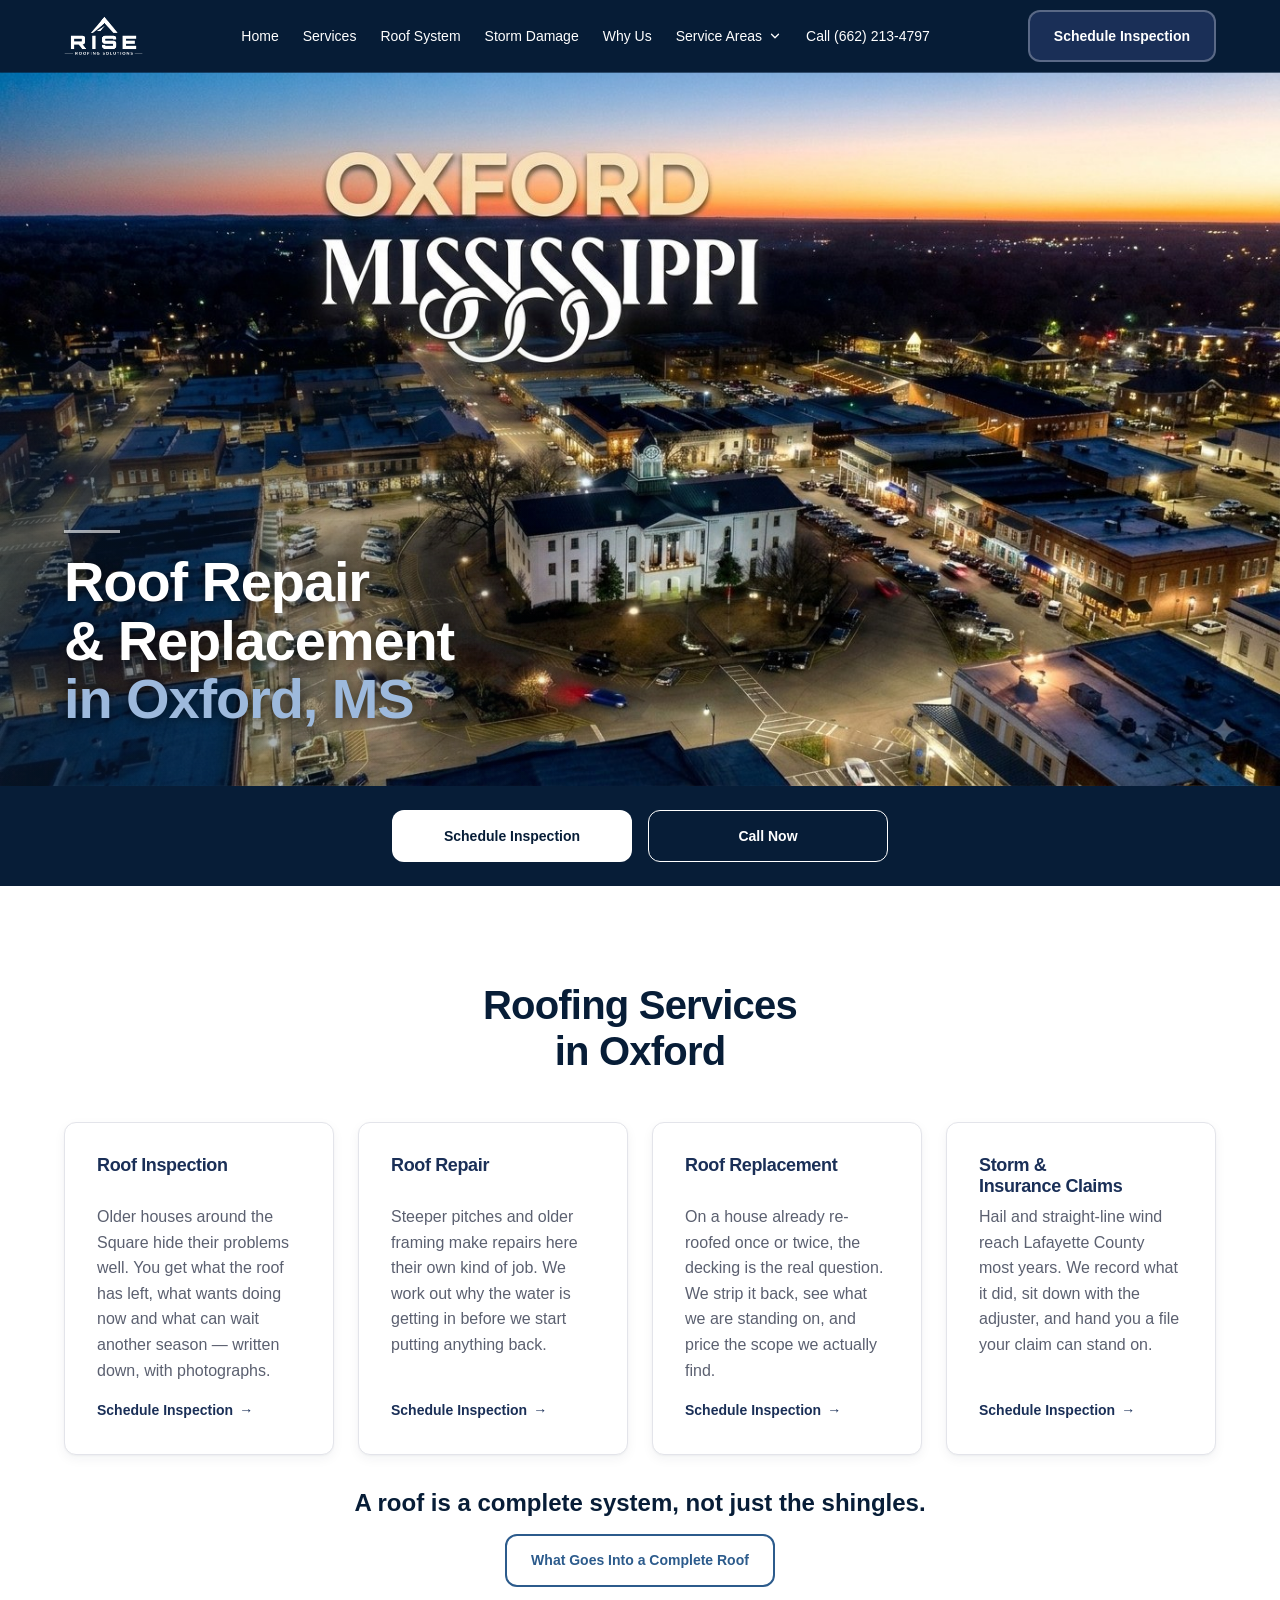
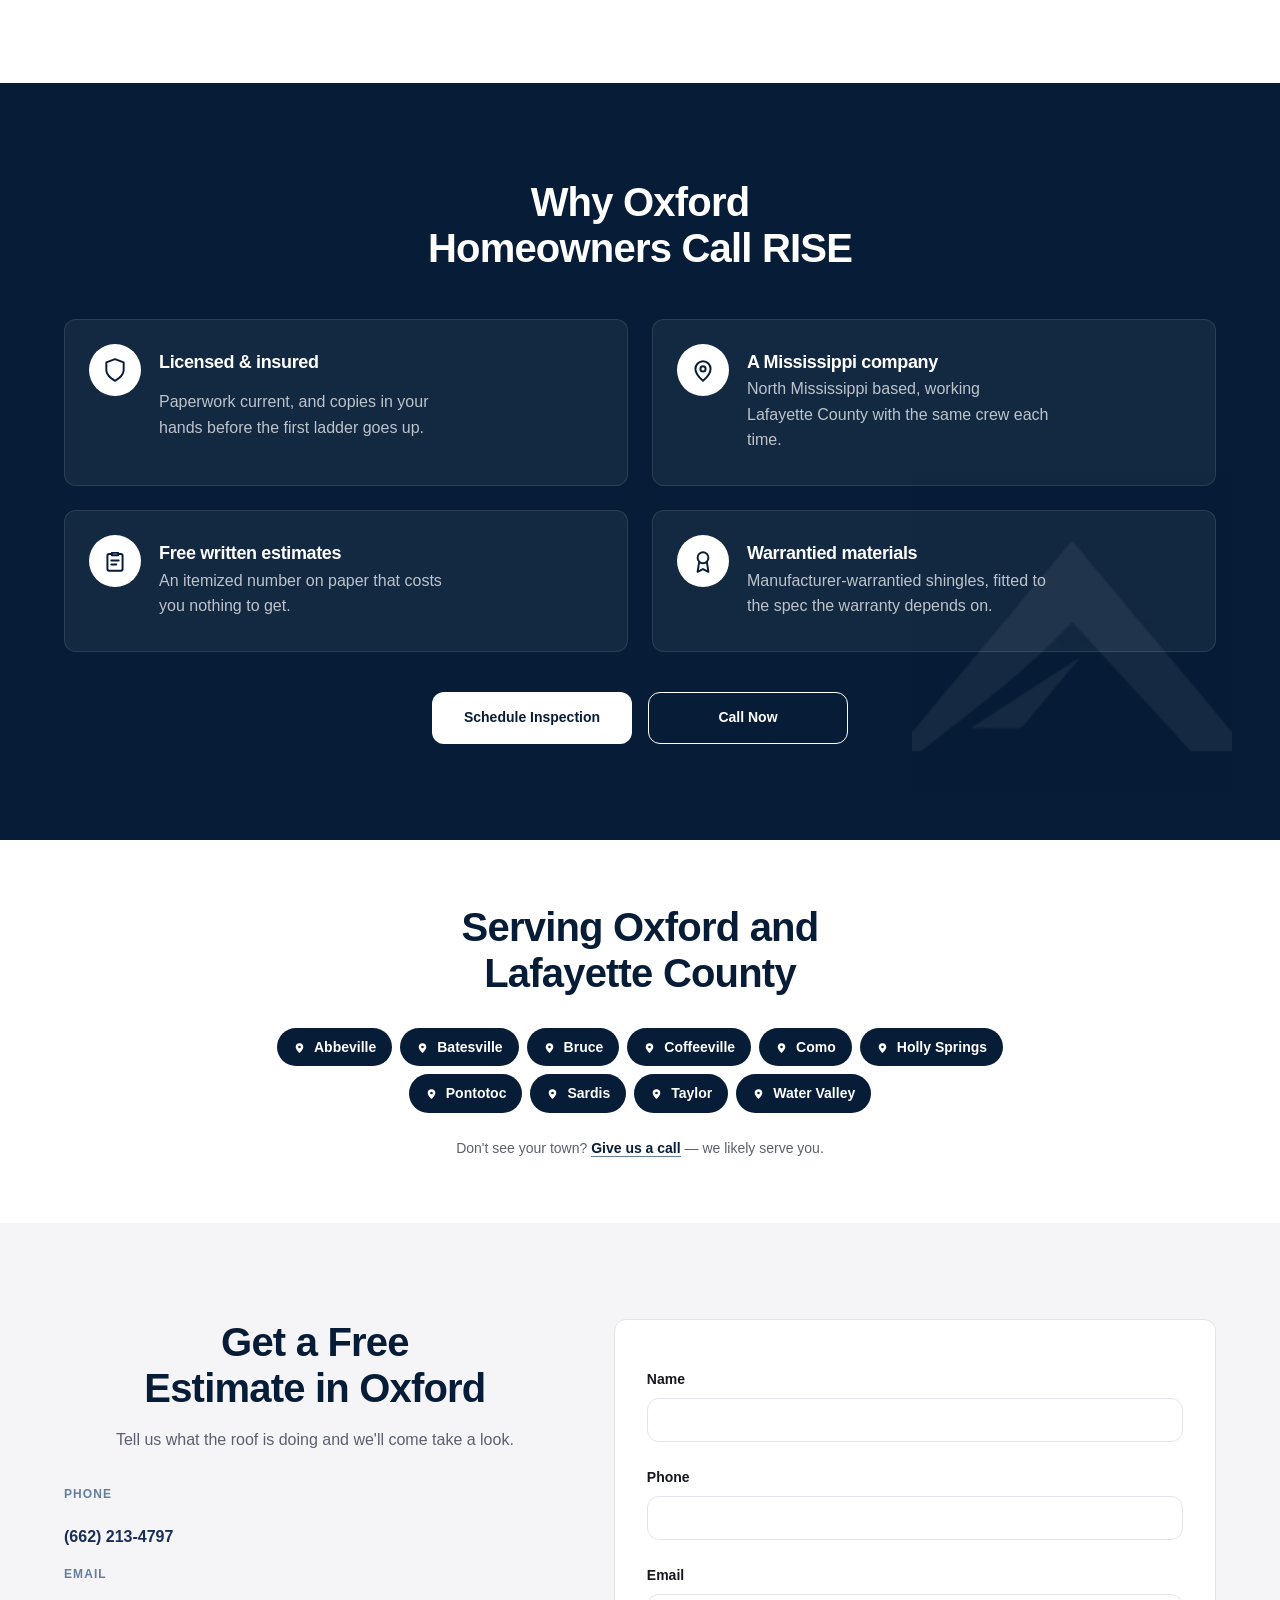
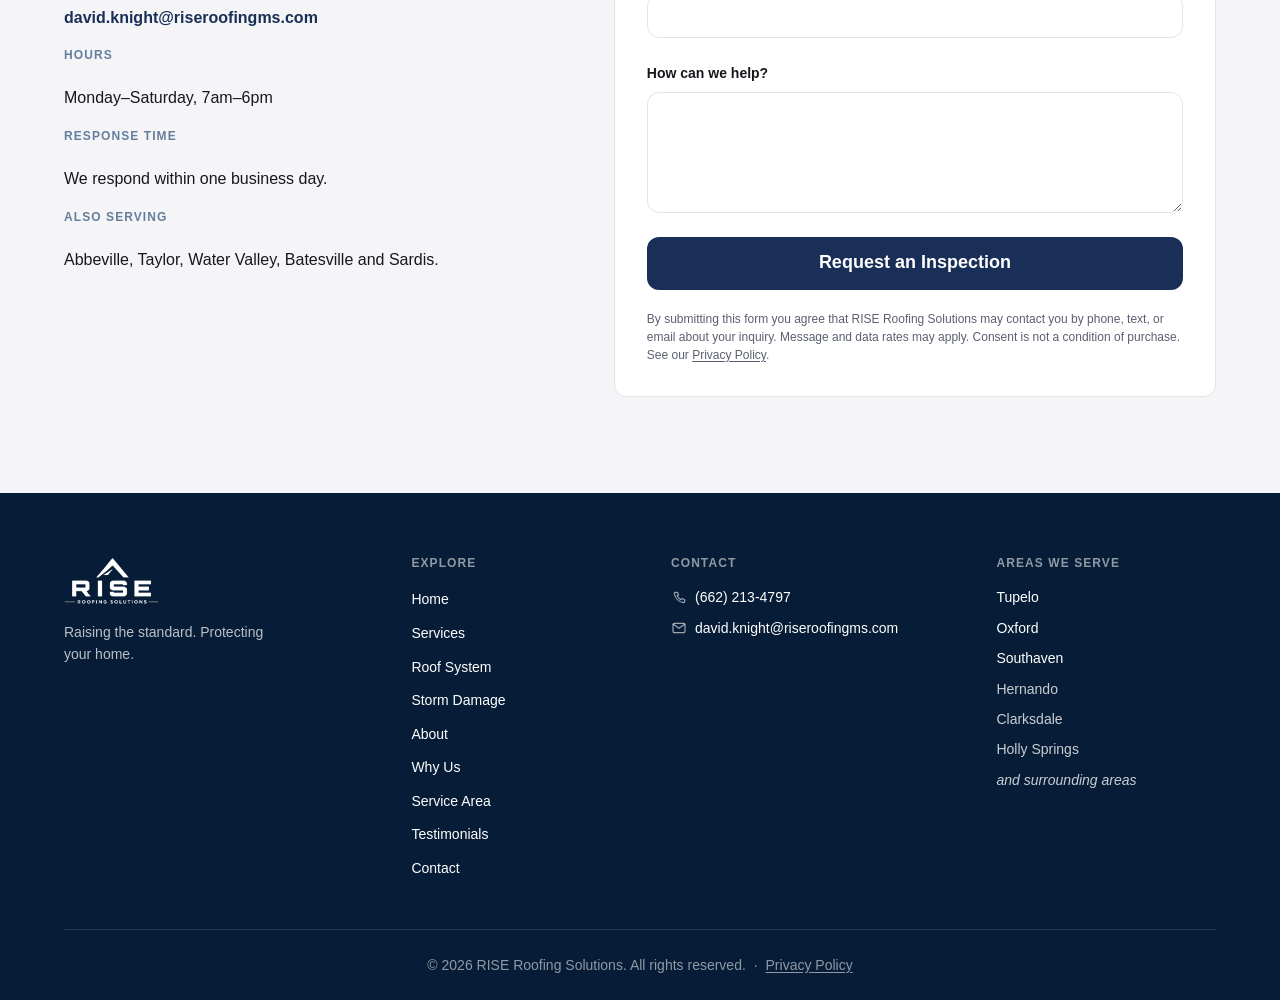
==== roofing-oxford-ms/index.html @ 111da3e1 "Make the footer identical on every page The Explore list had four versions: nine items on the homepa" ====
<!DOCTYPE html>
<html lang="en">
<head>
  <meta charset="UTF-8" />
  <meta name="viewport" content="width=device-width, initial-scale=1.0" />
  <title>Roofing Contractor in Oxford, MS | RISE Roofing Solutions</title>
  <meta name="description" content="Roof inspection, repair, replacement and storm damage claims in Oxford and Lafayette County, MS. Licensed and insured, free written estimates." />
  <link rel="canonical" href="https://riseroofingms.com/roofing-oxford-ms/" />

  <meta property="og:type" content="website" />
  <meta property="og:site_name" content="RISE Roofing Solutions" />
  <meta property="og:title" content="Roofing Contractor in Oxford, MS | RISE Roofing Solutions" />
  <meta property="og:description" content="Roof inspection, repair, replacement and storm damage claims in Oxford and Lafayette County, MS. Licensed, insured and locally owned." />
  <meta property="og:url" content="https://riseroofingms.com/roofing-oxford-ms/" />
  <meta property="og:image" content="https://riseroofingms.com/images/og-image.jpg" />
  <meta property="og:image:width" content="1200" />
  <meta property="og:image:height" content="630" />
  <meta property="og:locale" content="en_US" />

  <meta name="twitter:card" content="summary_large_image" />
  <meta name="twitter:title" content="Roofing Contractor in Oxford, MS | RISE Roofing Solutions" />
  <meta name="twitter:description" content="Roof inspection, repair, replacement and storm damage claims in Oxford and Lafayette County, MS." />
  <meta name="twitter:image" content="https://riseroofingms.com/images/og-image.jpg" />

  <link rel="icon" type="image/png" sizes="32x32" href="../images/favicon-32.png" />
  <link rel="icon" type="image/png" sizes="16x16" href="../images/favicon-16.png" />
  <link rel="apple-touch-icon" sizes="180x180" href="../images/apple-touch-icon.png" />
  <link rel="stylesheet" href="../styles.css" />

  <script type="application/ld+json">
  {
    "@context": "https://schema.org",
    "@type": "RoofingContractor",
    "name": "RISE Roofing Solutions",
    "description": "Roof inspection, repair, replacement and storm damage insurance claims in Oxford and Lafayette County, Mississippi.",
    "url": "https://riseroofingms.com/roofing-oxford-ms/",
    "logo": "https://riseroofingms.com/images/logo.png",
    "image": "https://riseroofingms.com/roofing-oxford-ms/images/oxford-hero-desktop.jpg",
    "telephone": "+1-662-213-4797",
    "email": "david.knight@riseroofingms.com",
    "priceRange": "$$",
    "founder": { "@type": "Person", "name": "David Knight" },
    "address": {
      "@type": "PostalAddress",
      "addressLocality": "Oxford",
      "addressRegion": "MS",
      "addressCountry": "US"
    },
    "areaServed": [
      { "@type": "City", "name": "Oxford", "addressRegion": "MS" },
      { "@type": "City", "name": "Abbeville", "addressRegion": "MS" },
      { "@type": "City", "name": "Taylor", "addressRegion": "MS" },
      { "@type": "City", "name": "Water Valley", "addressRegion": "MS" },
      { "@type": "City", "name": "Batesville", "addressRegion": "MS" },
      { "@type": "City", "name": "Sardis", "addressRegion": "MS" },
      { "@type": "City", "name": "Como", "addressRegion": "MS" },
      { "@type": "City", "name": "Pontotoc", "addressRegion": "MS" },
      { "@type": "AdministrativeArea", "name": "Lafayette County, Mississippi" }
    ],
    "openingHoursSpecification": [
      {
        "@type": "OpeningHoursSpecification",
        "dayOfWeek": ["Monday","Tuesday","Wednesday","Thursday","Friday","Saturday"],
        "opens": "07:00",
        "closes": "18:00"
      }
    ],
    "hasOfferCatalog": {
      "@type": "OfferCatalog",
      "name": "Roofing services in Oxford, MS",
      "itemListElement": [
        { "@type": "Offer", "itemOffered": { "@type": "Service", "name": "Roof inspection" } },
        { "@type": "Offer", "itemOffered": { "@type": "Service", "name": "Roof repair" } },
        { "@type": "Offer", "itemOffered": { "@type": "Service", "name": "Roof replacement" } },
        { "@type": "Offer", "itemOffered": { "@type": "Service", "name": "Storm and insurance claims" } }
      ]
    }
  }
  </script>

  <script>document.documentElement.classList.add("js");</script>
</head>
<body>

  <header class="site-header">
    <div class="container header-inner">
      <a href="/" class="logo">
        <img src="../images/logo.png" alt="RISE Roofing Solutions" class="logo-img" width="611" height="308" onerror="this.style.display='none'" />
      </a>

      <a href="tel:+16622134797" class="header-phone">
        <svg viewBox="0 0 24 24" aria-hidden="true">
          <path d="M6.6 3.5h3.1l1.6 4-2 1.2a12 12 0 0 0 6 6l1.2-2 4 1.6v3.1a1.6 1.6 0 0 1-1.7 1.6A16.5 16.5 0 0 1 5 5.2 1.6 1.6 0 0 1 6.6 3.5z" />
        </svg>
        (662) 213-4797
      </a>

      <button
        type="button"
        class="nav-toggle"
        id="nav-toggle"
        aria-controls="site-nav"
        aria-expanded="false"
      >
        <span class="nav-toggle-bars" aria-hidden="true"></span>
        <span class="visually-hidden">Menu</span>
      </button>

      <nav class="nav" id="site-nav">
        <a href="/">Home</a>
        <a href="#services">Services</a>
        <a href="/roof-system">Roof System</a>
        <a href="/storm-damage/">Storm Damage</a>
        <a href="#why-us">Why Us</a>

        <div class="nav-group" data-nav-dropdown>
          <div class="nav-group-head">
            <button
              type="button"
              class="nav-group-toggle"
              aria-expanded="false"
              aria-controls="nav-areas"
            >
              Service Areas
              <svg class="nav-chevron" viewBox="0 0 24 24" aria-hidden="true">
                <path d="m6 9 6 6 6-6" />
              </svg>
            </button>
          </div>
          <div class="nav-panel" id="nav-areas">
            <div class="nav-panel-inner">
              <a href="/roofing-tupelo-ms/">Tupelo</a>
              <a href="/roofing-oxford-ms/" aria-current="page">Oxford</a>
              <a href="/roofing-southaven-ms/">Southaven</a>
              <a href="/#service-area" class="nav-panel-all">All Service Areas</a>
            </div>
          </div>
        </div>

        <a href="#contact" class="nav-mobile-only">Contact</a>
        <a href="tel:+16622134797" class="nav-phone">Call (662) 213-4797</a>
      </nav>

      <a href="#contact" class="btn btn-primary nav-cta">Schedule Inspection</a>
    </div>
  </header>

  <main id="top">
    <section class="city-hero city-hero-oxford">
      <!-- Sized by aspect-ratio with height:auto — never object-fit:cover, which
           would crop the city wordmark out of the top of the frame. -->
      <div class="city-hero-media">
        <!-- Below 768px a 1.30:1 crop is served in place of the 1.79:1 desktop
             frame. Ratios are set in CSS per breakpoint; never object-fit,
             which would clip the wordmark. -->
        <picture>
          <source
            media="(max-width: 767.98px)"
            srcset="images/oxford-hero-mobile.jpg"
            width="800"
            height="614"
          />
          <img
            src="images/oxford-hero-desktop.jpg"
            alt="The Square in Oxford, Mississippi at dusk, with the Lafayette County courthouse"
            width="1376"
            height="768"
            fetchpriority="high"
            decoding="async"
          />
        </picture>

        <!-- Inside the media box on purpose: the text offset is a percentage,
             and it must resolve against the image height rather than the
             section height, or it drifts as the viewport changes. -->
        <div class="city-hero-content">
          <div class="container">
            <!-- Three explicit lines rather than letting the measure wrap it,
                 so the break never lands mid-phrase as the viewport changes. -->
            <h1>
              <span class="city-hero-h1-main">Roof Repair</span>
              <span class="city-hero-h1-main">&amp; Replacement</span>
              <span class="city-hero-h1-city">in Oxford, MS</span>
            </h1>
          </div>
        </div>
      </div>

      <div class="city-cta-bar">
        <div class="container city-cta-actions">
          <a href="#contact" class="btn btn-primary">Schedule Inspection</a>
          <a href="tel:+16622134797" class="btn btn-outline">Call Now</a>
        </div>
      </div>
    </section>

    <section id="services" class="services">
      <div class="container">
        <h2 class="reveal">Roofing Services in Oxford</h2>
        <div class="cards">
          <div class="card reveal">
            <h3>Roof Inspection</h3>
            <p>
              Older houses around the Square hide their problems well. You get
              what the roof has left, what wants doing now and what can wait
              another season &mdash; written down, with photographs.
            </p>
            <a href="#contact" class="card-link">Schedule Inspection</a>
          </div>
          <div class="card reveal">
            <h3>Roof Repair</h3>
            <p>
              Steeper pitches and older framing make repairs here their own kind
              of job. We work out why the water is getting in before we start
              putting anything back.
            </p>
            <a href="#contact" class="card-link">Schedule Inspection</a>
          </div>
          <div class="card reveal">
            <h3>Roof Replacement</h3>
            <p>
              On a house already re-roofed once or twice, the decking is the real
              question. We strip it back, see what we are standing on, and price
              the scope we actually find.
            </p>
            <a href="#contact" class="card-link">Schedule Inspection</a>
          </div>
          <div class="card reveal">
            <h3>Storm &amp; Insurance Claims</h3>
            <p>
              Hail and straight-line wind reach Lafayette County most years. We
              record what it did, sit down with the adjuster, and hand you a file
              your claim can stand on.
            </p>
            <a href="#contact" class="card-link">Schedule Inspection</a>
          </div>
        </div>

        <div class="system-cta">
          <p>A roof is a complete system, not just the shingles.</p>
          <a href="/roof-system" class="btn btn-outline-accent">What Goes Into a Complete Roof</a>
        </div>
      </div>
    </section>

    <section id="why-us" class="why-us">
      <div class="container">
        <h2 class="reveal">Why Oxford Homeowners Call RISE</h2>

        <!-- NOTE — the four points below are facts about the business, so they
             are necessarily the same four on every city page. Only the wording
             differs. If you want this section genuinely distinct per city it
             needs different points, not different phrasing. -->
        <ul class="why-grid">
          <li class="why-card reveal">
            <span class="why-icon" aria-hidden="true">
              <svg viewBox="0 0 24 24"><path d="M12 22s8-4 8-10V5l-8-3-8 3v7c0 6 8 10 8 10z" /></svg>
            </span>
            <h3>Licensed &amp; insured</h3>
            <p>Paperwork current, and copies in your hands before the first ladder goes up.</p>
          </li>

          <li class="why-card reveal">
            <span class="why-icon" aria-hidden="true">
              <svg viewBox="0 0 24 24">
                <path d="M12 22s7-6.2 7-11a7 7 0 1 0-14 0c0 4.8 7 11 7 11z" />
                <circle cx="12" cy="11" r="2.4" />
              </svg>
            </span>
            <h3>A Mississippi company</h3>
            <p>North Mississippi based, working Lafayette County with the same crew each time.</p>
          </li>

          <li class="why-card reveal">
            <span class="why-icon" aria-hidden="true">
              <svg viewBox="0 0 24 24">
                <path d="M9 4.5h6v2.2H9z" />
                <path d="M9 5.6H6.6A1.6 1.6 0 0 0 5 7.2v12.2A1.6 1.6 0 0 0 6.6 21h10.8a1.6 1.6 0 0 0 1.6-1.6V7.2a1.6 1.6 0 0 0-1.6-1.6H15" />
                <path d="M8.6 11.5h6.8M8.6 15.3h4.6" />
              </svg>
            </span>
            <h3>Free written estimates</h3>
            <p>An itemized number on paper that costs you nothing to get.</p>
          </li>

          <li class="why-card reveal">
            <span class="why-icon" aria-hidden="true">
              <svg viewBox="0 0 24 24">
                <circle cx="12" cy="9" r="5" />
                <path d="M8.4 13.2 7 22l5-2.6L17 22l-1.4-8.8" />
              </svg>
            </span>
            <h3>Warrantied materials</h3>
            <p>Manufacturer-warrantied shingles, fitted to the spec the warranty depends on.</p>
          </li>
        </ul>

        <div class="why-cta reveal">
          <a href="#contact" class="btn btn-invert">Schedule Inspection</a>
          <a href="tel:+16622134797" class="btn btn-outline">Call Now</a>
        </div>
      </div>
    </section>

    <section class="service-area city-areas">
      <div class="container">
        <h2 class="reveal">Serving Oxford and Lafayette County</h2>

        <div class="area-group reveal">
          <ul class="area-list">
            <li class="reveal">Abbeville</li>
            <li class="reveal">Batesville</li>
            <li class="reveal">Bruce</li>
            <li class="reveal">Coffeeville</li>
            <li class="reveal">Como</li>
            <li class="reveal">Holly Springs</li>
            <li class="reveal">Pontotoc</li>
            <li class="reveal">Sardis</li>
            <li class="reveal">Taylor</li>
            <li class="reveal">Water Valley</li>
          </ul>
        </div>

        <p class="area-note reveal">
          Don't see your town? <a href="tel:+16622134797">Give us a call</a> &mdash; we
          likely serve you.
        </p>
      </div>
    </section>

    <section id="contact" class="contact">
      <div class="container contact-inner">
        <div class="contact-info">
          <h2>Get a Free Estimate in Oxford</h2>
          <p>Tell us what the roof is doing and we'll come take a look.</p>

          <dl class="contact-details">
            <dt>Phone</dt>
            <dd><a href="tel:+16622134797">(662) 213-4797</a></dd>

            <dt>Email</dt>
            <dd><a href="mailto:david.knight@riseroofingms.com">david.knight@riseroofingms.com</a></dd>

            <dt>Hours</dt>
            <dd>Monday&ndash;Saturday, 7am&ndash;6pm</dd>

            <dt>Response time</dt>
            <dd>We respond within one business day.</dd>

            <dt>Also serving</dt>
            <dd>Abbeville, Taylor, Water Valley, Batesville and Sardis.</dd>
          </dl>
        </div>

        <form
          class="contact-form"
          id="contact-form"
          name="quote"
          method="POST"
          action="/thanks"
          data-netlify="true"
          data-netlify-honeypot="bot-field"
        >
          <input type="hidden" name="form-name" value="quote" />
          <input type="hidden" name="page" value="Oxford" />

          <p class="visually-hidden" aria-hidden="true">
            <label>Leave this field empty: <input name="bot-field" tabindex="-1" autocomplete="off" /></label>
          </p>

          <label for="name">Name</label>
          <input type="text" id="name" name="name" autocomplete="name" required />

          <label for="phone">Phone</label>
          <input type="tel" id="phone" name="phone" autocomplete="tel" required />

          <label for="email">Email</label>
          <input type="email" id="email" name="email" autocomplete="email" />

          <label for="message">How can we help?</label>
          <textarea id="message" name="message" rows="4"></textarea>

          <button type="submit" class="btn btn-primary">Request an Inspection</button>

          <p class="form-consent">
            By submitting this form you agree that RISE Roofing Solutions may
            contact you by phone, text, or email about your inquiry. Message and
            data rates may apply. Consent is not a condition of purchase. See
            our <a href="/privacy">Privacy Policy</a>.
          </p>
        </form>
      </div>
    </section>
  </main>

  <footer class="site-footer">
    <div class="container">
      <div class="footer-grid">
        <div class="footer-brand">
          <img src="../images/logo.png" alt="RISE Roofing Solutions" width="611" height="308" />
          <p>Raising the standard. Protecting your home.</p>
        </div>

        <nav class="footer-nav" aria-label="Footer">
          <h2>Explore</h2>
          <ul>
              <li><a href="/">Home</a></li>
              <li><a href="/#services">Services</a></li>
              <li><a href="/roof-system">Roof System</a></li>
              <li><a href="/storm-damage/">Storm Damage</a></li>
              <li><a href="/#founder">About</a></li>
              <li><a href="/#why-us">Why Us</a></li>
              <li><a href="/#service-area">Service Area</a></li>
              <li><a href="/#testimonials">Testimonials</a></li>
              <li><a href="#contact">Contact</a></li>
            </ul>
        </nav>

        <div class="footer-contact">
          <h2>Contact</h2>
          <ul>
            <li>
              <svg viewBox="0 0 24 24" aria-hidden="true">
                <path d="M6.6 3.5h3.1l1.6 4-2 1.2a12 12 0 0 0 6 6l1.2-2 4 1.6v3.1a1.6 1.6 0 0 1-1.7 1.6A16.5 16.5 0 0 1 5 5.2 1.6 1.6 0 0 1 6.6 3.5z" />
              </svg>
              <a href="tel:+16622134797">(662) 213-4797</a>
            </li>
            <li>
              <svg viewBox="0 0 24 24">
                <rect x="3" y="5" width="18" height="14" rx="2" />
                <path d="m3.5 6.5 8.5 6 8.5-6" />
              </svg>
              <a href="mailto:david.knight@riseroofingms.com">david.knight@riseroofingms.com</a>
            </li>
          </ul>
        </div>

        <div class="footer-area">
          <h2>Areas We Serve</h2>
          <ul>
            <li><a href="/roofing-tupelo-ms/">Tupelo</a></li>
            <li><a href="/roofing-oxford-ms/">Oxford</a></li>
            <li><a href="/roofing-southaven-ms/">Southaven</a></li>
            <li>Hernando</li>
            <li>Clarksdale</li>
            <li>Holly Springs</li>
            <li class="footer-area-more">and surrounding areas</li>
          </ul>
        </div>
      </div>

      <div class="footer-bottom">
        <p>
          &copy; <span id="year"></span> RISE Roofing Solutions. All rights reserved.
          <span class="footer-sep" aria-hidden="true">&middot;</span>
          <a href="/privacy">Privacy Policy</a>
        </p>
      </div>
    </div>
  </footer>

  <div class="sticky-call">
    <a class="sticky-call-btn" href="tel:+16622134797">
      <svg class="sticky-call-icon" viewBox="0 0 24 24" aria-hidden="true">
        <path d="M6.6 3.5h3.1l1.6 4-2 1.2a12 12 0 0 0 6 6l1.2-2 4 1.6v3.1a1.6 1.6 0 0 1-1.7 1.6A16.5 16.5 0 0 1 5 5.2 1.6 1.6 0 0 1 6.6 3.5z" />
      </svg>
      Call (662) 213-4797
    </a>
  </div>

  <script src="../script.js"></script>
</body>
</html>
---- styles.css ----
:root {
  --color-bg: #ffffff;
  --color-text: #16181d;
  --color-text-muted: #5b6070;
  --color-primary: #1a2f57;
  --color-primary-dark: #0e2547;
  --color-navy: #071d37;
  --color-navy-deep: #04121f;
  --color-slate: #647e9d;
  /* The logo artwork's light blue, lifted until it clears AA as body copy on
     the hero gradient. #647e9d itself measures 4.04:1 on #071d37 and 3.27:1 on
     #0e2e52 — this tint is 6.32:1 and 5.12:1 against the same two ends. */
  --color-accent-light: #8aa0bc;

  /* Accent, two stops of the same hue family as --color-slate. Replaces the
     cream that used to sit on the storm and Oxford heroes, so the site has one
     accent colour rather than a warm one and a cool one.
       --accent-light  on navy, dark surfaces, and over photography
       --accent-deep   on white and the light sections */
  --accent-light: #9db9dc;
  --accent-deep: #2c5b8c;

  --color-surface: #f5f5f7;
  --color-border: #e3e4ea;

  /* One radius for every card, button, and input */
  --radius: 12px;
  /* One alignment grid for every section */
  --max-width: 1200px;
  --header-h: 72px;
  /* The bar's own height: 52px button plus 10px padding top and bottom, plus
     its 1px top border. Anything that has to clear it derives its spacing
     from this rather than repeating the number. */
  --sticky-call-h: 73px;

  /* What the footer pads by so the bar never covers it. script.js overwrites
     this with the bar's measured height on load and on resize — the measured
     value already includes the safe-area inset, because that inset lives in
     the bar's own padding. This declaration is the no-JS fallback, which is
     why it adds the inset itself. */
  --sticky-clearance: calc(var(--sticky-call-h) + env(safe-area-inset-bottom));

  /* Spacing scale — 8px base. Every padding and margin uses one of these. */
  --space-1: 8px;
  --space-2: 16px;
  --space-3: 24px;
  --space-4: 32px;
  --space-5: 40px;
  --space-6: 48px;
  --space-8: 64px;
  --space-12: 96px;

  /* Identical vertical padding on every content section */
  --space-section: var(--space-12);
  --space-heading: var(--space-6);

  /* Type scale — no element sets a size outside this set */
  --text-xs: 0.75rem;
  --text-sm: 0.875rem;
  --text-base: 1rem;
  --text-lg: 1.125rem;
  --text-xl: 1.375rem;
  --text-h3: var(--text-lg);
  --text-h2: clamp(1.75rem, 1.2rem + 2vw, 2.5rem);
  --text-h1: clamp(2rem, 1.4rem + 2.4vw, 2.75rem);

  /* Motion — everything stays under 400ms */
  --dur-hover: 150ms;
  --dur-fast: 200ms;
  --dur-base: 260ms;
  --dur-slow: 380ms;
  --dur-reveal: 400ms;
  --ease-out: cubic-bezier(0.22, 0.75, 0.3, 1);

  /* One card shadow, one lifted variant, one for fixed overlays */
  --shadow-card: 0 1px 2px rgba(16, 31, 61, 0.04),
    0 4px 12px rgba(16, 31, 61, 0.05);
  --shadow-card-hover: 0 2px 4px rgba(16, 31, 61, 0.06),
    0 18px 32px rgba(16, 31, 61, 0.13);
  --shadow-overlay: 0 2px 20px rgba(0, 0, 0, 0.22);

  font-size: 16px;
}

* {
  box-sizing: border-box;
}

html {
  scroll-behavior: smooth;
  /* The header is fixed, so an anchor target would otherwise scroll to sit
     underneath it. This offsets every anchor landing by the header height. */
  scroll-padding-top: var(--header-h);
}

body {
  margin: 0;
  font-family: -apple-system, BlinkMacSystemFont, "Segoe UI", Roboto, Helvetica,
    Arial, sans-serif;
  color: var(--color-text);
  background: var(--color-bg);
  line-height: 1.6;
  -webkit-font-smoothing: antialiased;
}

h1,
h2,
h3 {
  line-height: 1.15;
  margin: 0 0 0.5em;
  letter-spacing: -0.02em;
  text-wrap: balance;
}

p {
  margin: 0 0 1em;
  color: var(--color-text-muted);
}

a {
  color: var(--color-primary);
  text-decoration: none;
}

/* Safety net. Every image on the site is already sized by its own rule, so
   this changes nothing today — it stops a future image dropped in without one
   from pushing the page wider than the viewport. */
img {
  max-width: 100%;
}

:focus-visible {
  outline: 3px solid var(--color-primary);
  outline-offset: 3px;
  border-radius: 4px;
}

.visually-hidden {
  position: absolute;
  width: 1px;
  height: 1px;
  margin: -1px;
  padding: 0;
  overflow: hidden;
  clip: rect(0 0 0 0);
  white-space: nowrap;
  border: 0;
}

.container {
  max-width: var(--max-width);
  margin: 0 auto;
  padding: 0 24px;
}

/* Header — transparent over the hero, solid navy once past it */
.site-header {
  position: fixed;
  top: 0;
  left: 0;
  right: 0;
  z-index: 20;
  /* Tinted rather than clear over the hero: enough to seat the white nav
     against a bright photo, still transparent enough to read the image
     through. Deliberately no backdrop-filter — blurring only the strip behind
     the header draws a hard seam along its bottom edge against the sharp
     image below it. */
  background: rgba(7, 29, 55, 0.65);
  /* Border is declared transparent up front so it fades in rather than
     appearing abruptly, and so the header height never shifts. */
  border-bottom: 1px solid transparent;
  transition: background-color var(--dur-fast) var(--ease-out),
    border-color var(--dur-fast) var(--ease-out),
    box-shadow var(--dur-fast) var(--ease-out);
}

.site-header.is-solid {
  background: var(--color-navy);
  border-bottom-color: rgba(255, 255, 255, 0.1);
  box-shadow: var(--shadow-overlay);
}

/* The two conversion elements never dim between the transparent and solid
   states — only the logo crossfades. */
.site-header .nav-phone,
.site-header .nav-cta {
  opacity: 1;
}

.header-inner {
  display: flex;
  align-items: center;
  justify-content: space-between;
  height: var(--header-h);
  gap: 16px;
}

/* The art is now white-on-transparent, so the navy plate that used to disguise
   its baked-in background has gone with it — the mark sits directly on the
   header. */
.logo {
  display: flex;
  align-items: center;
  flex: none;
}


.logo-img {
  height: 40px;
  width: auto;
  display: block;
}

.nav {
  display: flex;
  /* 24px rather than 32px: with eight items the labels alone run 625px, and at
     32px the row no longer clears the 1152px container. */
  gap: 24px;
  align-items: center;
}

.nav a {
  position: relative;
  color: #fff;
  font-weight: 500;
  font-size: var(--text-sm);
  /* A nav label that wraps is always wrong — it makes the bar taller than the
     header. Adding an eighth item pushed several onto two lines, and the phone
     number onto four. They stay on one line and the widths below give them the
     room. */
  white-space: nowrap;
}

/* Underline grows out from the left edge. Scoped to direct children so the
   dropdown panel's links, which sit deeper, keep their own hover treatment. */
.nav > a::after,
.nav-group-toggle::after {
  content: "";
  position: absolute;
  left: 0;
  right: 0;
  bottom: -4px;
  height: 2px;
  background: currentColor;
  transform: scaleX(0);
  transform-origin: left;
  transition: transform var(--dur-hover) var(--ease-out);
}

.nav > a:hover::after,
.nav > a:focus-visible::after,
.nav-group-toggle:hover::after,
.nav-group-toggle:focus-visible::after {
  transform: scaleX(1);
}

/* Phone stays visible at every width — it is the main conversion action */
.nav-phone {
  font-weight: 700;
}

.nav-cta {
  white-space: nowrap;
}

/* Below 1100 the gap tightens further still. Measured: labels 625px, logo 79,
   CTA 189, two 16px flex gaps — at 18px between items the row needs 1051px
   against the 1052px available at 1100. */
@media (min-width: 769px) and (max-width: 1099.98px) {
  .nav {
    gap: 18px;
  }
}

/* Below 1150 the CTA no longer clears the edge, so it drops out the way it
   already does on mobile. The phone number and Contact both stay, and the hero
   still carries the button. Threshold found by sweeping, not by arithmetic —
   the calculated 1100 still overflowed at 1109. */
@media (min-width: 769px) and (max-width: 1149.98px) {
  /* Qualified with .site-header because .btn sets display:inline-flex further
     down the file — media queries add no specificity, so a bare .nav-cta here
     would lose on source order. */
  .site-header .nav-cta {
    display: none;
  }
}

/* Contact duplicates the Schedule Inspection button beside it — same anchor,
   same destination — so the desktop nav drops it and keeps the button. The
   mobile menu has no header button, so it keeps the link. */
@media (min-width: 769px) {
  .nav-mobile-only {
    display: none;
  }
}

/* About and Testimonials drop out through this band — they are homepage-only
   anchors and both are still in the footer. The ceiling sits at 920 rather
   than 900 because the two of them reappearing is the tightest moment in the
   nav: at 900 the container has not yet grown enough to seat them alongside
   Roof System, leaving 3px of slack. Twenty more pixels of viewport is enough
   to seat all seven comfortably. */
@media (min-width: 769px) and (max-width: 919.98px) {
  .nav-secondary {
    display: none;
  }
}

/* Service Areas dropdown
   -------------------------------------------------------------------------
   Open/closed is driven entirely from JS — including hover on desktop — so
   aria-expanded can never disagree with what is on screen. A CSS :hover rule
   would open the panel without the button knowing. */
.nav-group {
  position: relative;
  display: flex;
}


.nav-group-toggle {
  position: relative;
  display: inline-flex;
  align-items: center;
  gap: 6px;
  padding: 0;
  border: 0;
  background: none;
  /* Buttons do not inherit the page font */
  font: inherit;
  font-size: var(--text-sm);
  font-weight: 500;
  color: #fff;
  cursor: pointer;
  /* Same reason as .nav a — the label must not break across two lines */
  white-space: nowrap;
}

.nav-chevron {
  width: 14px;
  height: 14px;
  flex: none;
  fill: none;
  stroke: currentColor;
  stroke-width: 2.2;
  stroke-linecap: round;
  stroke-linejoin: round;
  transition: rotate var(--dur-hover) var(--ease-out);
}

.nav-group.is-open .nav-chevron {
  rotate: 180deg;
}

.nav-panel {
  position: absolute;
  top: calc(100% + 14px);
  left: 50%;
  translate: -50% -6px;
  min-width: 210px;
  padding: 6px;
  background: var(--color-navy);
  border: 1px solid rgba(255, 255, 255, 0.12);
  border-radius: 8px;
  box-shadow: var(--shadow-overlay);
  opacity: 0;
  visibility: hidden;
  /* Visibility is what keeps a closed panel out of the tab order and out of
     hit-testing; it is delayed so the fade can finish before it applies. */
  transition: opacity var(--dur-hover) var(--ease-out),
    translate var(--dur-hover) var(--ease-out),
    visibility 0s linear var(--dur-hover);
}

.nav-group.is-open .nav-panel {
  opacity: 1;
  translate: -50% 0;
  visibility: visible;
  transition-delay: 0s, 0s, 0s;
}

/* Bridges the gap between button and panel so crossing it does not read as a
   mouseleave. Only hit-testable while the panel is visible. */
.nav-panel::before {
  content: "";
  position: absolute;
  left: 0;
  right: 0;
  top: -15px;
  height: 15px;
}

.nav-panel-inner {
  display: flex;
  flex-direction: column;
}

.nav-panel a {
  display: flex;
  align-items: center;
  min-height: 44px;
  padding: 0 14px;
  border-radius: 6px;
  font-size: var(--text-sm);
  font-weight: 500;
  color: #fff;
  white-space: nowrap;
  transition: background-color var(--dur-hover) var(--ease-out);
}

.nav-panel a:hover,
.nav-panel a:focus-visible {
  background: rgba(255, 255, 255, 0.12);
}

/* The city whose page you are already on */
.nav-panel a[aria-current="page"] {
  background: rgba(255, 255, 255, 0.07);
  font-weight: 700;
}

.nav-panel a[aria-current="page"]::before {
  content: "";
  width: 4px;
  height: 4px;
  margin-right: 8px;
  margin-left: -12px;
  border-radius: 50%;
  background: currentColor;
}

/* Separates "All Service Areas" from the three cities above it. Specificity
   matched to .nav-panel a so the border-radius override actually lands. */
.nav-panel a.nav-panel-all {
  margin-top: 5px;
  border-top: 1px solid rgba(255, 255, 255, 0.12);
  border-radius: 0 0 6px 6px;
}

/* Phone in the header bar — phones only; the desktop nav carries its own */
.header-phone {
  display: none;
  align-items: center;
  gap: 6px;
  min-height: 44px;
  color: #fff;
  font-weight: 700;
  font-size: var(--text-sm);
  white-space: nowrap;
}

.header-phone svg {
  flex: none;
  width: 15px;
  height: 15px;
  fill: none;
  stroke: currentColor;
  stroke-width: 1.8;
  stroke-linecap: round;
  stroke-linejoin: round;
}

/* Hamburger — only rendered below the nav breakpoint */
.nav-toggle {
  display: none;
  width: 48px;
  height: 48px;
  padding: 0;
  border: 0;
  background: transparent;
  /* Buttons do not inherit the page font by default */
  font: inherit;
  font-size: var(--text-sm);
  cursor: pointer;
  align-items: center;
  justify-content: center;
}

.nav-toggle-bars,
.nav-toggle-bars::before,
.nav-toggle-bars::after {
  display: block;
  width: 24px;
  height: 2px;
  background: #fff;
  border-radius: 2px;
  transition: transform var(--dur-fast) var(--ease-out),
    opacity var(--dur-fast) var(--ease-out);
}

.nav-toggle-bars::before,
.nav-toggle-bars::after {
  content: "";
  position: relative;
}

.nav-toggle-bars::before {
  top: -7px;
}

.nav-toggle-bars::after {
  top: 5px;
}

.nav-toggle[aria-expanded="true"] .nav-toggle-bars {
  background: transparent;
}

.nav-toggle[aria-expanded="true"] .nav-toggle-bars::before {
  transform: translateY(7px) rotate(45deg);
}

.nav-toggle[aria-expanded="true"] .nav-toggle-bars::after {
  transform: translateY(-5px) rotate(-45deg);
}

/* Buttons */
.btn {
  display: inline-flex;
  align-items: center;
  justify-content: center;
  min-height: 44px;
  padding: 16px 24px;
  border-radius: var(--radius);
  font-weight: 600;
  font-size: var(--text-sm);
  line-height: 1.2;
  cursor: pointer;
  border: 2px solid transparent;
  transition: background-color var(--dur-hover) var(--ease-out),
    border-color var(--dur-hover) var(--ease-out),
    color var(--dur-hover) var(--ease-out),
    transform var(--dur-hover) var(--ease-out);
}

.btn-primary {
  background: var(--color-primary);
  color: #fff;
}

.btn-primary:hover {
  background: var(--color-primary-dark);
}

.btn-outline {
  background: transparent;
  border-color: var(--color-text);
  color: var(--color-text);
}

.btn-outline:hover {
  border-color: var(--color-primary);
  color: var(--color-primary);
}

/* Header CTA sits on the hero, so it needs a light edge */
.btn.nav-cta {
  border-color: rgba(255, 255, 255, 0.28);
}

/* Hero — navy copy panel on the left, footage on the right */
.hero {
  position: relative;
  display: grid;
  grid-template-columns: 45% 55%;
  background: var(--color-navy);
}

.hero-panel {
  display: flex;
  align-items: center;
  /* Top padding clears the fixed header so the logo never sits under the nav */
  padding-top: calc(var(--header-h) + 56px);
  padding-bottom: 56px;
  padding-right: 56px;
  /* Lines the copy up with the site container's left edge — the same grid the
     header logo and every section below sit on — instead of hanging off the
     panel's own edge. Falls back to the plain gutter once the viewport is
     narrower than the container. */
  padding-left: max(56px, calc((100vw - var(--max-width)) / 2 + 24px));
  /* Above the blend, so the gradient dissolves into the panel rather than
     over it at the seam. */
  position: relative;
  z-index: 1;
  /* Crops the watermark at the panel edge rather than letting it widen the
     page. */
  overflow: hidden;
}

/* The roof mark as texture, the same treatment the mobile hero uses —
   oversized, 5%, and running off the corner so it is partly cropped and never
   reads as a second logo. It sits under .hero-panel-inner, which is lifted to
   z-index 1, so it cannot compete with the tagline or the buttons. */
.hero-panel::before {
  content: "";
  position: absolute;
  left: -110px;
  bottom: -80px;
  width: 420px;
  height: 257px;
  background: url("images/roof-mark-white.png") no-repeat center / contain;
  opacity: 0.05;
  pointer-events: none;
}

.hero-panel-inner {
  width: 100%;
  max-width: 520px;
  /* Above the watermark */
  position: relative;
  z-index: 1;
}

/* Sized by width, not height — the lockup is wider than it is tall and the
   width is what has to read. No background, border, padding or radius: the
   art carries its own transparency now. */
.hero-logo {
  display: block;
  width: 340px;
  max-width: 100%;
  height: auto;
  margin-bottom: 40px;
}

/* Steps back from the logo rather than competing with it: smaller than the
   wordmark it sits under, and the tracking pulled in. */
.hero-acronym {
  margin: 0 0 var(--space-3);
  color: #fff;
  font-size: var(--text-lg);
  font-weight: 700;
  letter-spacing: 0.02em;
}

.rise-values {
  list-style: none;
  margin: 0 0 var(--space-5);
  padding: 0;
  display: flex;
  flex-direction: column;
  gap: var(--space-2);
}

.rise-values li {
  display: flex;
  align-items: flex-start;
  gap: 14px;
}

.rise-icon {
  flex: none;
  width: 40px;
  height: 40px;
  border-radius: 50%;
  background: #fff;
  display: grid;
  place-items: center;
}

.rise-icon svg {
  width: 20px;
  height: 20px;
  fill: none;
  stroke: var(--color-navy);
  stroke-width: 2;
  stroke-linecap: round;
  stroke-linejoin: round;
}

.rise-text {
  display: block;
}

/* Tight line-height binds the title to its own description, so each value
   reads as one unit rather than four evenly spaced lines. */
.rise-name {
  display: block;
  color: #fff;
  font-size: 1.125rem;
  font-weight: 700;
  line-height: 1.2;
}

.rise-desc {
  display: block;
  color: rgba(255, 255, 255, 0.8);
  font-size: 0.95rem;
  line-height: 1.4;
}

/* The in-hero copy of the tagline is mobile only; the band below the hero
   covers desktop. */
.hero-tagline-inline {
  display: none;
}

/* Full-width band closing the hero. A sibling of .hero rather than a row
   inside it: as a grid row the hero's own navy painted 56px below the band on
   mobile, because the panel overflowed its track upward. Outside the grid the
   band is full-width by definition and nothing can paint beneath it. The two
   hero columns are already equal height — both stretch to the grid row. */
.hero-tagline-bar {
  min-height: 60px;
  display: flex;
  align-items: center;
  justify-content: center;
  padding: 12px 24px;
  background: var(--color-bg);
  /* Above the video's left-edge blend, which is painted by .hero-media and
     would otherwise bleed over the band's top corner. */
  position: relative;
  z-index: 2;
}

.hero-tagline {
  margin: 0;
  color: var(--color-navy);
  font-size: 1rem;
  font-weight: 700;
  /* Set in sentence case in the markup so screen readers do not spell it out */
  text-transform: uppercase;
  letter-spacing: 0.08em;
  line-height: 1.35;
  text-align: center;
  text-wrap: balance;
}

/* Right panel — the footage */
.hero-media {
  position: relative;
  overflow: hidden;
  /* Grid stretches this to the row height; the floor keeps the panel from
     collapsing when the left column is short. */
  min-height: 560px;
}

.hero-video {
  position: absolute;
  inset: 0;
  width: 100%;
  height: 100%;
  object-fit: cover;
  /* Also governs the poster, which is what shows when no src is attached */
  object-position: center;
}

/* Two jobs in one layer: the left-edge gradient that dissolves the navy panel
   into the footage, and a light navy wash over the whole frame so the video
   sits in the site palette rather than beside it. */
/* Blend only — no wash. The 12% navy tint that used to sit here darkened the
   whole frame, muting the shingle detail and the trees; the left-edge gradient
   is what joins the two halves, so the footage itself is left alone. The fade
   runs across 29% of the panel rather than 20%, which is long enough that the
   seam between navy and video stops reading as an edge. */
.hero-overlay {
  position: absolute;
  inset: 0;
  pointer-events: none;
  background-image: linear-gradient(
    to right,
    #071d37 0%,
    rgba(7, 29, 55, 0) 29%
  );
}

/* Buttons have to invert to stay readable on the navy */
.hero-actions .btn-primary {
  background: #fff;
  color: var(--color-navy);
}

.hero-actions .btn-primary:hover {
  background: rgba(255, 255, 255, 0.88);
}

.hero-actions .btn-outline {
  border: 1px solid #fff;
  color: #fff;
}

.hero-actions .btn-outline:hover {
  border-color: #fff;
  color: #fff;
}

/* Left-aligned in the panel rather than centred on the page. Wraps rather than
   squeezing: below roughly 1000px the 45% column is too narrow for both
   buttons at their minimum, and a wrapped pair beats two cramped ones. */
.hero-actions {
  display: flex;
  align-items: center;
  flex-wrap: wrap;
  gap: 16px;
  margin: 0;
}

/* Shared basis and min-width keep the pair balanced — neither label makes its
   button wider than the other. */
.hero-actions .btn {
  flex: 1 1 160px;
  min-width: 160px;
  max-width: 240px;
  min-height: 52px;
  /* .btn's own vertical padding pushes the box past the floor to 53px; the
     button already centres its label, so the height comes from min-height
     alone. */
  padding-block: 0;
  white-space: nowrap;
}

/* Sections — one consistent rhythm */
.services,
.why-us,
.service-area,
.testimonials,
.contact,
.faq-section,
.work,
.storm-section {
  padding: var(--space-section) 0;
  /* Header clearance now comes from html's scroll-padding-top, which covers
     every anchor target rather than just these sections. This is only the
     breathing room below it — the two add up, so restating the header height
     here would land the section 72px too low. */
  scroll-margin-top: var(--space-3);
}

.services {
  background: var(--color-bg);
}

/* Headlines centre; body copy stays left-aligned so the eye keeps its
   starting point on each new line. */
.services h2,
.why-us h2,
.service-area h2,
.testimonials h2,
.faq-section h2,
.work h2,
.storm-section h2 {
  /* Brand navy rather than near-black */
  color: var(--color-navy);
  text-align: center;
  font-size: var(--text-h2);
  font-weight: 800;
  margin: 0 auto var(--space-heading);
  max-width: 20ch;
}

.cards {
  display: grid;
  grid-template-columns: repeat(auto-fit, minmax(240px, 1fr));
  gap: 24px;
}

/* auto-fit divides whatever width is actually available rather than assuming
   four tracks will fit, so the row can never total more than the container.
   The 240px floor is what decides the count: four across from ~1080px up,
   dropping to three below that instead of squeezing. Tablet and mobile counts
   are pinned by the overrides below. */
.services .cards {
  grid-template-columns: repeat(auto-fit, minmax(240px, 1fr));
}

@media (min-width: 769px) and (max-width: 1024px) {
  .services .cards,
  /* Compounded so it outranks .claim-grid's own rule, which is declared far
     later in this file — a media query adds no specificity of its own. */
  .storm-claims .claim-grid {
    grid-template-columns: repeat(2, 1fr);
  }
}

.card {
  background: var(--color-bg);
  border: 1px solid var(--color-border);
  border-radius: var(--radius);
  padding: 32px 32px;
  margin: 0;
  box-shadow: var(--shadow-card);
}

/* Every service card is a column so .card-link's margin-top:auto has free
   space to absorb, pinning it to the bottom edge. Grid already stretches the
   cards in a row to equal height, so the links line up across the row.
   Padding is untouched here — text-only cards keep the 32px from .card. */
.services .card {
  display: flex;
  flex-direction: column;
}

/* Photo cards only. Keyed to the class rather than to .services, because that
   also matched the city pages' text-only cards and stripped their padding —
   they have no .card-body to carry it, so the copy sat flush to the border.
   Here the padding moves inside to .card-body so the photo can run edge to
   edge, and overflow clips the image's top corners to the card radius. */
.card.has-photo {
  padding: 0;
  overflow: hidden;
  /* Grid stretches cards to equal height; this lets the body use that height */
  display: flex;
  flex-direction: column;
}

.card-media {
  display: block;
  width: 100%;
  height: auto;
  aspect-ratio: 16 / 9;
  object-fit: cover;
}

.card-body {
  display: flex;
  flex-direction: column;
  /* Takes the leftover card height, giving the link something to sit against */
  flex: 1;
  padding: 24px;
}

.card h3 {
  font-size: var(--text-lg);
  font-weight: 700;
  color: var(--color-primary);
  margin-bottom: 0.4em;
}

/* Two-line floor on the title so "Storm & Insurance Claims" wrapping does not
   push its description below the other three. Multi-column widths only —
   stacked cards are never side by side, so there the reserved line is just
   dead space. 2.3em = two lines at the global 1.15 heading line-height. */
@media (min-width: 769px) {
  .card h3 {
    min-height: 2.3em;
  }
}

.card p {
  margin-bottom: 0;
  max-width: 42ch;
}

.card-link {
  /* Absorbs the free space above it, pinning the link to the card's bottom
     edge no matter how short the description is. */
  margin-top: auto;
  padding-top: 16px;
  align-self: flex-start;
  display: inline-flex;
  align-items: center;
  gap: 6px;
  color: var(--color-primary);
  font-weight: 600;
  font-size: var(--text-sm);
}

.card-link::after {
  content: "\2192";
  transition: translate var(--dur-hover) var(--ease-out);
}

.card:hover .card-link::after,
.card-link:focus-visible::after {
  translate: 3px 0;
}

/* Every card shares one hover: a 2px lift and a stronger shadow.
   The lift uses `translate` rather than `transform` on purpose — the reveal
   animation owns `transform` at 400ms, and sharing the property would drag the
   hover to that duration. They are separate animatable properties. */
.card,
.why-card {
  transition: box-shadow var(--dur-fast) var(--ease-out),
    translate var(--dur-fast) var(--ease-out),
    background-color var(--dur-fast) var(--ease-out),
    border-color var(--dur-fast) var(--ease-out);
}

.card:hover {
  box-shadow: var(--shadow-card-hover);
}

/* On the navy band a drop shadow reads as mud, so the lift is paired with a
   brighter edge instead. */
.why-card:hover {
  border-color: rgba(255, 255, 255, 0.22);
  background: rgba(255, 255, 255, 0.08);
}

/* Founder */
.founder {
  padding: var(--space-section) 0;
  /* Header clearance now comes from html's scroll-padding-top, which covers
     every anchor target rather than just these sections. This is only the
     breathing room below it — the two add up, so restating the header height
     here would land the section 72px too low. */
  scroll-margin-top: var(--space-3);
  background: var(--color-bg);
}

/* Two columns on desktop, vertically centred against each other. The copy is
   centred inside its own column rather than across the section. */
.founder-inner {
  display: grid;
  /* fr, not 40%/60% — percentages resolve against the full content box, so the
     two tracks consumed 100% and the gap pushed the row past the container,
     scrolling the page sideways from the nav breakpoint up to ~1248px (above
     that the container's leftover margin happened to absorb it). fr splits
     what's left after the gap, keeping the same 40:60 proportion.
     minmax(0, …) stops a long unbreakable word from re-inflating a track. */
  grid-template-columns: minmax(0, 4fr) minmax(0, 6fr);
  gap: var(--space-6);
  align-items: center;
  text-align: center;
}

.founder-photo {
  width: 100%;
  max-width: 420px;
  margin-inline: auto;
  aspect-ratio: 4 / 5;
  overflow: hidden;
  border-radius: var(--radius);
  box-shadow: var(--shadow-card);
}

.founder-photo img {
  width: 100%;
  height: 100%;
  object-fit: cover;
  object-position: center 42%;
  display: block;
}

.founder-role {
  margin: -0.2em 0 1.1em;
  color: var(--color-slate);
  font-weight: 600;
}

/* A left border would read as left-aligned even with centred text, so the
   accent is a short rule centred above the quote instead. */
/* The quote is the last thing in the column now that the CTA below it is gone,
   so it carries no trailing margin — that space existed only to separate it
   from the button. */
.founder-quote {
  margin: var(--space-4) auto 0;
  padding: 0;
  border: 0;
  max-width: 34ch;
}

.founder-quote::before {
  content: "";
  display: block;
  width: 48px;
  height: 2px;
  margin: 0 auto var(--space-3);
  background: var(--color-slate);
}

.founder-quote p {
  margin: 0;
  color: var(--color-navy);
  font-size: var(--text-xl);
  font-weight: 600;
  line-height: 1.45;
  max-width: none;
}

.founder-quote cite {
  display: block;
  margin-top: var(--space-2);
  font-style: normal;
  font-size: var(--text-sm);
  font-weight: 600;
  color: var(--color-text-muted);
}

.eyebrow {
  margin: 0 0 8px;
  font-size: var(--text-xs);
  font-weight: 700;
  letter-spacing: 0.09em;
  text-transform: uppercase;
  color: var(--color-navy);
}

/* One container for every piece of copy, so nothing sits on a different
   measure from anything else. */
.founder-text {
  width: 100%;
  max-width: 560px;
  margin-inline: auto;
}

/* Unclassed paragraphs are the bio copy — left-aligned for readability while
   the eyebrow, name, role, quote and button stay centred. */
.founder-text > p:not([class]) {
  text-align: left;
}

.founder-text h2 {
  color: var(--color-navy);
  font-size: var(--text-h2);
  font-weight: 800;
  margin-bottom: 0.45em;
}

.founder-text p {
  max-width: 60ch;
  margin-inline: auto;
}

/* Why us — inverted navy band, so it reads as its own section */
.why-us {
  position: relative;
  overflow: hidden;
  background: var(--color-navy);
  color: #fff;
}

/* Roof mark as texture, bottom-right. The art has an opaque navy backdrop, but
   at 6% over the same navy that backdrop shifts the colour by under one RGB
   step — only the white mark reads. */
.why-us::before {
  content: "";
  position: absolute;
  /* Fully inside the section bounds, so the mark reads as a whole shape
     rather than a cropped edge. */
  right: var(--space-6);
  bottom: var(--space-6);
  width: 320px;
  height: 320px;
  background: url("images/roof-mark.png") no-repeat center / contain;
  opacity: 0.06;
  pointer-events: none;
}

/* Keeps the cards and copy above the watermark */
.why-us .container {
  position: relative;
  z-index: 1;
}

.why-us h2 {
  text-align: center;
  color: #fff;
  max-width: 22ch;
  margin: 0 auto var(--space-heading);
}

.why-grid {
  list-style: none;
  margin: 0;
  padding: 0;
  display: grid;
  grid-template-columns: repeat(2, 1fr);
  gap: 24px;
}

.why-card {
  display: grid;
  grid-template-columns: auto 1fr;
  grid-template-rows: auto auto;
  column-gap: 18px;
  row-gap: 4px;
  align-items: start;
  padding: 24px 24px 32px;
  border-radius: var(--radius);
  background: rgba(255, 255, 255, 0.05);
  border: 1px solid rgba(255, 255, 255, 0.1);
}

/* Same treatment as the R.I.S.E. values in the brand banner: solid white
   circle with the navy icon knocked out of it. */
.why-icon {
  grid-row: span 2;
  display: grid;
  place-items: center;
  width: 52px;
  height: 52px;
  border-radius: 50%;
  background: #fff;
  color: var(--color-navy);
}

.why-icon svg {
  width: 26px;
  height: 26px;
  fill: none;
  stroke: currentColor;
  stroke-width: 1.8;
  stroke-linecap: round;
  stroke-linejoin: round;
}

.why-card h3 {
  margin: 8px 0 0;
  font-size: var(--text-lg);
  font-weight: 700;
  color: #fff;
}

.why-card p {
  margin: 0;
  color: rgba(255, 255, 255, 0.72);
  font-size: var(--text-base);
  max-width: 34ch;
}

.why-cta {
  display: flex;
  align-items: center;
  justify-content: center;
  flex-wrap: wrap;
  gap: 16px;
  margin-top: 40px;
}

/* Navy-on-navy would vanish, so the button inverts inside this band */
.btn-invert {
  background: #fff;
  color: var(--color-navy);
}

.btn-invert:hover {
  background: rgba(255, 255, 255, 0.88);
}

/* Call Now is a button here rather than a link, so the pair reads as two
   equal choices. Same sizing pattern as .hero-actions: min-height carries the
   height and padding-block is zeroed, so the 1px border below and the invert
   button's 2px produce the same 52px box (border-box sizing). */
.why-cta .btn {
  flex: 0 1 200px;
  min-width: 200px;
  max-width: 260px;
  min-height: 52px;
  padding-block: 0;
}

.why-cta .btn-outline {
  background: transparent;
  border: 1px solid #fff;
  color: #fff;
}

.why-cta .btn-outline:hover {
  background: rgba(255, 255, 255, 0.12);
  border-color: #fff;
  color: #fff;
}

/* One-line reassurance bar directly under the hero. The full town list lives
   further down; this is the short version. */
.service-line {
  background: var(--color-surface);
  border-bottom: 1px solid var(--color-border);
  /* Deliberately shorter than a content section — this is a bar, not a band */
  padding: var(--space-5) 0;
  text-align: center;
}

.service-line p {
  margin: 0;
  color: var(--color-navy);
  font-weight: 600;
  font-size: var(--text-base);
  text-wrap: balance;
}

/* Service area — the full pill grid, near the foot of the page */
.service-area {
  background: var(--color-bg);
  text-align: center;
  /* About a third shorter than a full content section */
  padding: var(--space-8) 0;
}

.service-area h2 {
  margin-bottom: var(--space-4);
}

.area-groups {
  display: flex;
  flex-direction: column;
  gap: 24px;
}

/* Capped so the pills form a readable block instead of one edge-to-edge line */
.area-group {
  max-width: 780px;
  margin-inline: auto;
  width: 100%;
}

.area-group .eyebrow {
  margin-bottom: 16px;
}

.area-list {
  list-style: none;
  margin: 0;
  padding: 0;
  display: flex;
  flex-wrap: wrap;
  justify-content: center;
  gap: 8px;
}

.area-list li {
  display: inline-flex;
  align-items: center;
  gap: 8px;
  background: var(--color-navy);
  border-radius: 999px;
  padding: 8px 16px;
  font-weight: 600;
  font-size: var(--text-sm);
  color: #fff;
  transition: background-color var(--dur-hover) var(--ease-out);
}

.area-list li:hover {
  background: var(--color-primary);
}

/* Linked pills must not pick up the global navy link colour */
.area-list li a {
  color: inherit;
  text-decoration: none;
}

/* White map pin, inlined so each pill costs no extra request */
.area-list li::before {
  content: "";
  flex: none;
  width: 13px;
  height: 13px;
  background: url("data:image/svg+xml,%3Csvg xmlns='http://www.w3.org/2000/svg' viewBox='0 0 24 24' fill='%23ffffff'%3E%3Cpath fill-rule='evenodd' d='M12 22s7-6.2 7-11a7 7 0 1 0-14 0c0 4.8 7 11 7 11zm0-8.6a2.4 2.4 0 1 0 0-4.8 2.4 2.4 0 0 0 0 4.8z'/%3E%3C/svg%3E")
    no-repeat center / contain;
}

.area-note {
  margin: 24px 0 0;
  color: var(--color-text-muted);
  font-size: var(--text-sm);
}

.area-note a {
  color: var(--color-navy);
  font-weight: 600;
  border-bottom: 1px solid var(--color-slate);
}

/* Storm step link: navy and bold, but no rule beneath it. The site's other
   inline phone links draw their underline with border-bottom rather than
   text-decoration, so both have to be off here or the border survives.
   Vertical padding grows the tap target without changing the line box, so
   the sentence keeps its rhythm — the inline-flex/44px treatment further
   down would turn a mid-sentence link into a 44px-tall box. */
.storm-steps a {
  color: var(--color-navy);
  font-weight: 600;
  border-bottom: none;
  text-decoration: none;
  padding: 8px 0;
}

.storm-steps a:hover,
.storm-steps a:focus {
  border-bottom: none;
  text-decoration: none;
}

/* City-page variant — reuses the homepage pill block wholesale as one
   unlabelled group. Only the vertical rhythm differs: it halves on mobile
   rather than dropping to the 48px every other section uses. Compounded
   selector so it outranks the shared section-padding rule either way. */
.service-area.city-areas {
  padding: var(--space-8) 0;
}

/* Storm damage page
   -------------------------------------------------------------------------
   Reuses .card, .area-list and .contact wholesale; only the pieces with no
   existing equivalent are defined here. */
.storm-section-alt {
  background: var(--color-surface);
}

/* Hail and Wind side by side, collapsing to one column on phones */
.storm-cols {
  display: grid;
  grid-template-columns: repeat(2, 1fr);
  gap: 24px;
}

/* Only the two Signs cards use this now — the claims list became a timeline,
   so the checkmark variant and the .storm-cols scoping that protected it are
   both gone. Every item here is a problem, and a tick reads as approval. */
.storm-list {
  list-style: none;
  margin: 0 0 20px;
  padding: 0;
  display: flex;
  flex-direction: column;
  gap: 14px;
}

.storm-list li {
  position: relative;
  /* Marker hangs into the card's padding so the text lines up with the heading
     above it rather than sitting indented from it. */
  padding-left: 0;
  color: var(--color-text-muted);
}

.storm-list li::before {
  content: "";
  position: absolute;
  left: -16px;
  top: 0.55em;
  width: 6px;
  height: 6px;
  border-radius: 50%;
  background: var(--color-navy);
}

/* Claims. Deliberately the opposite treatment to "What to Do After a Storm":
   that section is a numbered vertical checklist on light ground — the
   homeowner's steps, where order matters. This is an icon row on navy — our
   steps, where the point is coverage rather than sequence. */
.storm-claims {
  background: var(--color-navy);
  color: #fff;
}

/* Beats the shared .storm-section h2 rule on specificity rather than relying
   on source order. */
.storm-section.storm-claims h2 {
  color: #fff;
}

.claim-intro {
  max-width: 46ch;
  margin: -8px auto 40px;
  text-align: center;
  color: rgba(255, 255, 255, 0.78);
}

.claim-grid {
  list-style: none;
  margin: 0 auto;
  padding: 0;
  max-width: 1040px;
  display: grid;
  grid-template-columns: repeat(4, 1fr);
  gap: 32px 24px;
}

.claim-grid li {
  text-align: center;
}

.claim-icon {
  display: grid;
  place-items: center;
  width: 64px;
  height: 64px;
  margin: 0 auto 16px;
  border-radius: 50%;
  background: #fff;
  color: var(--color-navy);
}

.claim-icon svg {
  width: 30px;
  height: 30px;
  fill: none;
  stroke: currentColor;
  stroke-width: 1.7;
  stroke-linecap: round;
  stroke-linejoin: round;
}

.claim-grid h3 {
  margin: 0 0 6px;
  font-size: var(--text-base);
  font-weight: 700;
  color: #fff;
}

.claim-grid p {
  margin: 0;
  color: rgba(255, 255, 255, 0.78);
}

.claim-cta {
  margin-top: 40px;
  text-align: center;
}

/* Signs of Storm Damage. Both cards share the same navy top rule — the icons
   are what separate hail from wind, so a second accent colour only weakened
   the pairing. The -hail and -wind classes stay on the markup as hooks. */
.storm-card {
  border-top: 3px solid var(--color-navy);
  display: flex;
  flex-direction: column;
}

.storm-card-icon {
  display: grid;
  place-items: center;
  width: 72px;
  height: 72px;
  margin-bottom: 16px;
  border-radius: 50%;
  background: var(--color-surface);
  color: var(--color-navy);
}

.storm-card-icon svg {
  width: 40px;
  height: 40px;
  fill: none;
  stroke: currentColor;
  stroke-width: 1.6;
  stroke-linecap: round;
  stroke-linejoin: round;
}

/* Closing line, separated from the list by a rule. margin-top:auto pins it to
   the card's baseline, so any height difference between the two lists shows as
   space above the note rather than dead space below it. */
.storm-card-note {
  margin: 20px 0 0;
  margin-top: auto;
  padding-top: 16px;
  border-top: 1px solid var(--color-border);
  color: var(--color-text-muted);
  font-style: italic;
}

.storm-signs-cta {
  margin-top: 32px;
  text-align: center;
}

.storm-signs-cta p {
  margin: 0 auto 16px;
  max-width: 46ch;
  color: var(--color-text-muted);
}

.storm-steps {
  list-style: none;
  margin: 0 auto;
  padding: 0;
  max-width: 68ch;
  counter-reset: storm-step;
  display: flex;
  flex-direction: column;
  gap: 16px;
}

.storm-steps li {
  counter-increment: storm-step;
  position: relative;
  padding: 20px 24px 20px 68px;
  background: var(--color-bg);
  border: 1px solid var(--color-border);
  border-radius: var(--radius);
  box-shadow: var(--shadow-card);
  color: var(--color-text-muted);
}

.storm-steps li::before {
  content: counter(storm-step);
  position: absolute;
  left: 20px;
  top: 18px;
  width: 32px;
  height: 32px;
  border-radius: 50%;
  background: var(--color-primary);
  color: #fff;
  font-weight: 700;
  font-size: var(--text-sm);
  display: grid;
  place-items: center;
}

/* The policy disclaimer — deliberately quieter than the steps above it */
.storm-note {
  max-width: 68ch;
  margin: 24px auto 0;
  padding: 16px 20px;
  border-left: 3px solid var(--color-slate);
  background: var(--color-bg);
  color: var(--color-text-muted);
  font-size: var(--text-sm);
}

/* Surface grey, matching the storm page's FAQ band, so the white cards read as
   raised. The contact section below shares this background — the form panel is
   what separates them, not a colour change. */
.faq-section {
  background: var(--color-surface);
}

/* FAQ — native <details>, so it works with no JS and stays keyboard operable.
   The name attribute on each item gives one-open-at-a-time natively; script.js
   takes that over only to animate the height, which <details> cannot do. */
.faq {
  max-width: 800px;
  margin-inline: auto;
  display: flex;
  flex-direction: column;
  gap: 12px;
}

.faq-item {
  background: var(--color-bg);
  border: 1px solid var(--color-border);
  border-radius: var(--radius);
  box-shadow: var(--shadow-card);
}

.faq-item summary {
  display: flex;
  align-items: center;
  justify-content: space-between;
  gap: 16px;
  min-height: 56px;
  /* Vertical padding is zeroed so min-height alone sets the row: 16px top and
     bottom pushed the box to 58px, since the label is already centred by the
     flex alignment. */
  padding: 0 20px;
  cursor: pointer;
  color: var(--color-navy);
  font-weight: 700;
  font-size: var(--text-base);
  list-style: none;
}

/* Safari draws its own triangle without this */
.faq-item summary::-webkit-details-marker {
  display: none;
}

/* Chevron, rotating on open — same idiom as the nav dropdown */
.faq-item summary::after {
  content: "";
  flex: none;
  width: 9px;
  height: 9px;
  border-right: 2px solid var(--color-slate);
  border-bottom: 2px solid var(--color-slate);
  rotate: 45deg;
  transition: rotate var(--dur-fast) var(--ease-out);
}

.faq-item[open] summary::after {
  rotate: 225deg;
}

/* Smooth expand with no JS. A height of 0 cannot animate to auto, but grid
   track sizes can: the wrapper is a one-row grid and the row animates 0fr →
   1fr, which resolves to the content's real height. The inner element carries
   the overflow clip, since the grid row is what is being sized.

   Only opening animates. <details> removes the content from the box tree the
   moment it closes, so there is nothing left to animate out — closing is
   instant, which is the usual trade for keeping this in CSS. */
.faq-answer {
  display: grid;
  grid-template-rows: 1fr;
}

.faq-answer > * {
  overflow: hidden;
}

.faq-item[open] .faq-answer {
  animation: faq-expand var(--dur-fast) var(--ease-out);
}

@keyframes faq-expand {
  from {
    grid-template-rows: 0fr;
  }
  to {
    grid-template-rows: 1fr;
  }
}

.faq-answer p {
  margin: 0;
  padding: 0 20px 20px;
  color: var(--color-text-muted);
}

@media (prefers-reduced-motion: reduce) {
  .faq-item[open] .faq-answer {
    animation: none;
  }

  .faq-item summary::after {
    transition: none;
  }
}

/* Testimonials */
.testimonials {
  background: var(--color-surface);
}

/* Cards stretch to the tallest in the row, and the attribution is pushed to
   the bottom so every citation sits on the same line. */
blockquote.card {
  font-style: normal;
  background: var(--color-bg);
  display: flex;
  flex-direction: column;
  height: 100%;
}

blockquote.card p {
  color: var(--color-text);
  max-width: 38ch;
}

blockquote.card cite {
  display: block;
  margin-top: auto;
  padding-top: var(--space-2);
  font-weight: 600;
  font-style: normal;
  color: var(--color-text-muted);
  font-size: var(--text-sm);
}

/* Contact — closes the alternating sequence, so the form inverts to white */
.contact {
  background: var(--color-surface);
}

.contact-inner {
  display: grid;
  grid-template-columns: 1fr 1.2fr;
  gap: 48px;
  align-items: start;
}

.contact h2 {
  text-align: center;
  color: var(--color-navy);
  font-size: var(--text-h2);
  font-weight: 800;
  margin-bottom: 0.4em;
}

/* Headline and intro centre; the detail list below stays left-aligned */
.contact-info > p {
  text-align: center;
  margin-inline: auto;
}

.contact-info p {
  max-width: 46ch;
}

/* Definition list keeps each label bound to its value semantically */
.contact-details {
  margin: var(--space-4) 0 0;
  display: grid;
  gap: var(--space-2);
  max-width: 46ch;
}

.contact-details dt {
  font-size: var(--text-xs);
  font-weight: 700;
  letter-spacing: 0.09em;
  text-transform: uppercase;
  color: var(--color-slate);
}

.contact-details dd {
  margin: 4px 0 0;
  color: var(--color-text);
  font-size: var(--text-base);
}

.contact-details dd a {
  color: var(--color-primary);
  font-weight: 600;
  overflow-wrap: anywhere;
}

.contact-form {
  display: flex;
  flex-direction: column;
  gap: 8px;
  background: var(--color-bg);
  border: 1px solid var(--color-border);
  border-radius: var(--radius);
  padding: 32px;
}

.contact-form label {
  font-size: var(--text-sm);
  font-weight: 600;
  margin-top: 16px;
}

.contact-form input,
.contact-form textarea {
  padding: 8px 16px;
  border: 1px solid var(--color-border);
  border-radius: var(--radius);
  font: inherit;
  background: var(--color-bg);
  transition: border-color var(--dur-fast) var(--ease-out);
}

.contact-form input:focus,
.contact-form textarea:focus {
  border-color: var(--color-primary);
}

.contact-form button {
  margin-top: 16px;
}

/* Bigger label, same box. The compensation is 2.4px a side rather than the
   2px a naive halving suggests: line-height is 1.2, so stepping 14px -> 18px
   grows the content box by 4.8px, not 4px. 13.6px holds the button at exactly
   52.8px, which is what it measured before. */
.contact-form button[type="submit"] {
  font-size: var(--text-lg);
  padding-block: 13.6px;
}

/* "Request an Inspection" needs 192px at 18px, and the column stops offering
   that below roughly 334px — the label wraps and the button grows to 74px.
   16px is the largest step that still fits at 320px; padding rises to 14.8px
   so the box stays at the same height it has everywhere else. */
@media (max-width: 349.98px) {
  .contact-form button[type="submit"] {
    font-size: var(--text-base);
    padding-block: 14.8px;
  }
}

.form-status {
  margin: 8px 0 0;
  font-size: var(--text-sm);
  color: var(--color-primary);
}

/* Sticky call bar — phones only; a roofing lead is usually a phone call */
/* The bar is now a container, not the link itself — it carries the navy field,
   the dividing rule and the shadow, and the tappable target is the button
   inside it. */
.sticky-call {
  display: none;
  position: fixed;
  left: 0;
  right: 0;
  bottom: 0;
  z-index: 30;
  /* The safe-area inset keeps the button clear of the home indicator; without
     it the bar's own padding would sit under the gesture bar. */
  padding: 10px 12px calc(10px + env(safe-area-inset-bottom));
  background: var(--color-navy);
  border-top: 1px solid rgba(255, 255, 255, 0.12);
  box-shadow: 0 -4px 16px rgba(0, 0, 0, 0.25);
}

.sticky-call-btn {
  display: flex;
  align-items: center;
  justify-content: center;
  gap: 8px;
  min-height: 52px;
  border-radius: 12px;
  background: #fff;
  color: var(--color-navy);
  font-size: var(--text-base);
  font-weight: 600;
  letter-spacing: 0.01em;
}

/* Same stroked treatment as the shield, handshake and star icons */
.sticky-call-icon {
  flex: none;
  width: 20px;
  height: 20px;
  fill: none;
  stroke: currentColor;
  stroke-width: 1.8;
  stroke-linecap: round;
  stroke-linejoin: round;
}

.sticky-call:active {
  background: var(--color-primary-dark);
}

/* City landing pages — navy band under the fixed header. These pages have no
   .hero-media, so the header stays transparent at scroll 0; this band gives it
   something dark to sit on, exactly as the hero does on the homepage. */
.page-hero {
  background: linear-gradient(
    170deg,
    var(--color-navy) 0%,
    var(--color-navy-deep) 100%
  );
  color: #fff;
  padding: calc(var(--header-h) + var(--space-8)) 0 var(--space-8);
  text-align: center;
}

.page-hero .eyebrow {
  color: rgba(255, 255, 255, 0.55);
}

.page-hero h1 {
  margin: 0 auto var(--space-3);
  max-width: 18ch;
  color: #fff;
  font-size: var(--text-h1);
  font-weight: 800;
}

.page-hero p {
  margin: 0 auto var(--space-4);
  max-width: 58ch;
  color: rgba(255, 255, 255, 0.78);
}

.page-hero .btn-primary {
  background: #fff;
  color: var(--color-navy);
}

.page-hero .btn-primary:hover {
  background: rgba(255, 255, 255, 0.88);
}

/* City hero with a photograph. The image carries a badge near the top, so it is
   sized by aspect-ratio with height:auto and never cropped with object-fit. */
.city-hero {
  position: relative;
  /* Clears the fixed header so the image starts below it, not behind it */
  padding-top: var(--header-h);
  background: var(--color-navy);
}

/* No aspect-ratio here on purpose: combined with min-height it makes the box
   derive its *width* from the ratio, which overflows the viewport. The img's
   own width/height attributes already reserve the 1584:672 ratio during load. */
.city-hero-media {
  position: relative;
  /* Floor so the text block never runs past the bottom edge at narrower
     desktop widths, where the 2.36:1 image gets short. Lower than it needed to
     be when the button lived in the overlay too. */
  min-height: 380px;
}

.city-hero-media img {
  display: block;
  width: 100%;
  height: auto;
  /* Ratio lives here rather than on the wrapper — on the wrapper it combines
     with min-height to inflate the box width past the viewport. */
  aspect-ratio: 1584 / 672;
}

/* Each city's art is a different shape, so the ratio is per page. Compounded
   with .city-hero-media img (0,2,1) so it outranks the base rule above and the
   mobile one below regardless of source order. */
.city-hero-southaven .city-hero-media img {
  aspect-ratio: 1366 / 768;
}

/* Southaven only. No wash across the frame — the sunset, the bell tower and
   the streetscape all stay at full strength. The scrim is a left-edge gradient
   darkening just the column the headline sits in, gone by 45%. */
.city-hero-southaven .city-hero-media::after {
  background: linear-gradient(
    to right,
    rgba(7, 29, 55, 0.65) 0%,
    rgba(7, 29, 55, 0) 45%
  );
}

/* Storm damage page. The scrim runs top-to-bottom rather than left-to-right
   like the city heroes: this sky is already near-black, so it needs no help,
   while the roofline along the foot of the frame is where the headline sits.
   55% at the bottom is lighter than the city pages use. */
.city-hero-storm .city-hero-media img {
  aspect-ratio: 640 / 360;
}



/* Anchored by its top edge rather than its bottom: with bottom:8% the start
   drifted from 51% at 769 to 68% at 1600, because the headline's own height
   scales on a clamp while the frame scales on the viewport. */
.city-hero-storm .city-hero-content {
  /* Anchored above the trust row rather than to a percentage of the frame:
     the row now owns the foot of the image, so the headline needs a fixed
     gap from it, not from the frame's bottom edge. */
  top: auto;
  bottom: 84px;
  translate: none;
  text-align: left;
}

/* A step down from the city pages: three lines rather than two, and at 769 the
   frame is only 433px tall, so the old 2rem floor pushed the subhead through
   the button bar. */
.city-hero-storm .city-hero-content h1 {
  max-width: none;
  font-size: clamp(1.75rem, 3.2vw, 2.75rem);
  text-shadow: 0 2px 14px rgba(0, 0, 0, 0.6);
}

.city-hero-storm .city-hero-content h1::before {
  margin-left: 0;
}

/* 38ch, not 44: ch is the width of "0", which is wider than this font's average
   character, so 44ch measured 565px and still carried "and the" up onto line
   one. The break lands after the em dash between 466px and 503px; 38ch is
   471px at the desktop size and scales with the type on mobile. */
.city-hero-storm .city-hero-content p {
  margin-left: 0;
  max-width: 38ch;
}

.storm-frame {
  position: relative;
}

/* Vignette, on ::before so it sits under the corner scrim on ::after. Light —
   just enough to pull the eye off the edges and let the lightning read. */
.storm-frame::before {
  content: "";
  position: absolute;
  inset: 0;
  z-index: 1;
  pointer-events: none;
  background: radial-gradient(
    ellipse 78% 78% at 50% 45%,
    rgba(7, 29, 55, 0) 40%,
    rgba(7, 29, 55, 0.3) 100%
  );
}

/* Corner scrim moves onto the frame with it, so neither layer stretches over
   the trust row once that drops into flow on mobile. */
.storm-frame::after {
  content: "";
  position: absolute;
  inset: 0;
  z-index: 2;
  pointer-events: none;
  background: radial-gradient(
    110% 85% at 0% 100%,
    rgba(7, 29, 55, 0.35) 0%,
    rgba(7, 29, 55, 0.18) 45%,
    rgba(7, 29, 55, 0) 75%
  );
}

.city-hero-storm .city-hero-media::after {
  display: none;
}

.city-hero-storm .city-hero-content {
  z-index: 3;
}

/* Urgency strip across the top of the image */
.storm-urgency {
  position: absolute;
  top: 0;
  left: 0;
  right: 0;
  z-index: 3;
  margin: 0;
  min-height: 44px;
  display: flex;
  align-items: center;
  justify-content: center;
  gap: 10px;
  padding: 10px 20px;
  background: rgba(7, 29, 55, 0.8);
  color: var(--accent-light);
  font-size: var(--text-sm);
  font-weight: 600;
  text-align: center;
  text-wrap: balance;
}

.storm-urgency svg {
  flex: none;
  width: 18px;
  height: 18px;
  fill: none;
  stroke: currentColor;
  stroke-width: 1.8;
  stroke-linecap: round;
  stroke-linejoin: round;
}

/* Trust row along the foot of the image */
.storm-trust {
  position: absolute;
  left: 0;
  right: 0;
  bottom: 0;
  z-index: 3;
  list-style: none;
  margin: 0;
  padding: 14px 20px;
  display: flex;
  align-items: center;
  justify-content: center;
  gap: 0;
  background: rgba(7, 29, 55, 0.72);
}

.storm-trust li {
  display: flex;
  align-items: center;
  justify-content: center;
  gap: 8px;
  padding: 0 24px;
  color: #fff;
  font-size: 0.95rem;
  text-align: left;
}

/* Hairline dividers between, never before the first */
.storm-trust li + li {
  border-left: 1px solid rgba(255, 255, 255, 0.18);
}

.storm-trust svg {
  flex: none;
  width: 20px;
  height: 20px;
  fill: none;
  stroke: var(--accent-light);
  stroke-width: 1.8;
  stroke-linecap: round;
  stroke-linejoin: round;
}

/* Between the nav breakpoint and 900 the row has to carry three labels in
   under 720px, where it would otherwise wrap to two lines and grow to 77px.
   Tightening it keeps it a single row, so one clearance value works across the
   whole desktop range. */
@media (min-width: 769px) and (max-width: 899.98px) {
  .storm-trust {
    padding: 12px 12px;
  }

  .storm-trust li {
    padding: 0 12px;
    font-size: 0.8rem;
  }

  .storm-trust svg {
    width: 17px;
    height: 17px;
  }
}

/* Accent against the storm's cold greys and the brick below it. */
.city-hero-storm .city-hero-h1-city {
  color: var(--accent-light);
}

/* Oxford. Its wordmark spans the upper third rather than one corner, so the
   scrim needs a vertical fade on desktop too, not just on phones: nothing above
   40%, full strength by 60%. The mask does that while leaving the left-to-right
   falloff intact — a second gradient layer would composite by alpha and darken
   the wordmark rather than spare it. */
.city-hero-oxford .city-hero-media img {
  aspect-ratio: 1376 / 768;
}

.city-hero-oxford .city-hero-media::after {
  background: linear-gradient(
    to right,
    rgba(7, 29, 55, 0.65) 0%,
    rgba(7, 29, 55, 0) 45%
  );
  -webkit-mask-image: linear-gradient(
    to bottom,
    transparent 0%,
    transparent 35%,
    #000 55%,
    #000 100%
  );
  mask-image: linear-gradient(
    to bottom,
    transparent 0%,
    transparent 35%,
    #000 55%,
    #000 100%
  );
}

/* Lower portion rather than centred, anchored off the bottom so the gap under
   the last line stays fixed instead of drifting with the block's height. */
.city-hero-oxford .city-hero-content {
  top: auto;
  bottom: 8%;
  translate: none;
  text-align: left;
}

.city-hero-oxford .city-hero-content h1 {
  max-width: none;
  font-size: clamp(2.25rem, 4.5vw, 3.5rem);
  /* Set on the h1 so all three lines inherit the same shadow */
  text-shadow: 0 2px 12px rgba(0, 0, 0, 0.6);
  margin-bottom: 0;
}

/* Accent over the photograph. #647e9d measured 2.77:1 against the composited
   background behind this line — below even the 3:1 large-text bar. The cream
   this replaces read 9.16:1; --accent-light is darker, so the measured value
   after the swap is recorded below rather than assumed. */
.city-hero-oxford .city-hero-h1-city {
  color: var(--accent-light);
}

.city-hero-oxford .city-hero-content h1::before {
  margin-left: 0;
}

/* Headline sits in the scrimmed column, its top edge 60% down the image. A
   percentage with no translate means the block's start tracks the image height
   at any width, rather than being centred on it as before. The scrim above
   needs no vertical adjustment — it has no mask on desktop, so it already runs
   the full height of the frame. */
.city-hero-southaven .city-hero-content {
  top: 60%;
  translate: none;
  text-align: left;
}

.city-hero-southaven .city-hero-content h1 {
  /* Lines are broken explicitly in the markup, so the measure only has to be
     wide enough that the longest of them does not wrap again. */
  max-width: none;
  font-size: clamp(2.25rem, 4.5vw, 3.5rem);
  text-shadow: 0 2px 14px rgba(0, 0, 0, 0.6);
}

/* The rule follows the text to the left edge */
.city-hero-southaven .city-hero-content h1::before {
  margin-left: 0;
}

/* Darkens only the lower half — the road behind the text — leaving the badge
   and the storefronts at full brightness. */
.city-hero-media::after {
  content: "";
  position: absolute;
  inset: 0;
  background: linear-gradient(
    to top,
    rgba(7, 29, 55, 0.75) 0%,
    rgba(7, 29, 55, 0) 50%
  );
  pointer-events: none;
}

/* Offset is a percentage of the image height, so it tracks the badge as the
   image scales instead of drifting the way a pixel value would. The badge
   occupies roughly the top 55%. */
.city-hero-content {
  position: absolute;
  left: 0;
  right: 0;
  top: 60%;
  text-align: center;
  color: #fff;
  /* Both this and ::after are positioned with z-index auto, so without this
     they paint in DOM order and the gradient lands on top of the type —
     veiling the lower subhead more than the headline above it. */
  z-index: 1;
}

/* Solid white at full opacity — contrast comes from the background overlay,
   never from fading the type. The shadow is tight rather than a soft glow. */
.city-hero-content h1,
.city-hero-content p {
  color: #fff;
  opacity: 1;
  text-shadow: 0 1px 3px rgba(0, 0, 0, 0.6);
}

.city-hero-content h1 {
  margin: 0 auto var(--space-3);
  max-width: 22ch;
  font-size: clamp(2.25rem, 5vw, 3.75rem);
  font-weight: 600;
  /* Pulled tight so the two lines read as one block rather than as separate
     rows of type. */
  line-height: 1.05;
  letter-spacing: -0.02em;
  text-shadow: 0 2px 12px rgba(0, 0, 0, 0.55);
}

/* Short accent rule above the headline. A pseudo-element rather than markup,
   so both city pages get it from the one rule. */
.city-hero-content h1::before {
  content: "";
  display: block;
  width: 56px;
  height: 3px;
  margin: 0 auto 20px;
  background: rgba(255, 255, 255, 0.6);
}

/* Two-tone: the service on top in white, the place beneath it in the brand
   blue. Both are blocks so the split always falls on the line break rather
   than wherever the text happens to wrap. */
.city-hero-h1-main,
.city-hero-h1-city {
  display: block;
}

.city-hero-h1-city {
  color: var(--color-slate);
}

.city-hero-content p {
  margin: 0 auto;
  max-width: 52ch;
  font-size: 1.25rem;
  font-weight: 500;
}

/* Navy bar under the image, matching the homepage CTA pair */
.city-cta-bar {
  display: flex;
  align-items: center;
  justify-content: center;
  background: var(--color-navy);
  /* Equal top and bottom, so the buttons sit centred rather than pinned */
  padding: var(--space-3) 0;
}

.city-cta-bar > .container {
  width: 100%;
}

.city-cta-actions {
  display: flex;
  align-items: center;
  justify-content: center;
  gap: 16px;
}

/* Equal min-width so the longer label doesn't make one button wider */
/* Height is pinned rather than derived from padding so the outline button's
   1px border and the primary's 2px still produce the same box (border-box
   sizing). Matches the 52px used by .hero-actions and .why-cta. */
.city-cta-actions .btn {
  min-width: 240px;
  min-height: 52px;
  padding-block: 0;
}

.city-cta-actions .btn-primary {
  background: #fff;
  color: var(--color-navy);
}

.city-cta-actions .btn-primary:hover {
  background: rgba(255, 255, 255, 0.88);
}

.city-cta-actions .btn-outline {
  border: 1px solid #fff;
  color: #fff;
}

.city-cta-actions .btn-outline:hover {
  border-color: #fff;
  color: #fff;
}

/* Intro paragraph, now its own band below the photo hero */
.city-intro {
  background: var(--color-bg);
  padding: var(--space-8) 0 0;
  text-align: center;
}

.city-intro p {
  max-width: 62ch;
  margin: 0 auto;
}

/* Below the nav breakpoint there is no room to overlay text on a 2.36:1 image,
   so the headline drops beneath it and the image stays uncropped. */
@media (max-width: 767.98px) {
  .city-hero {
    padding-top: var(--header-h);
  }

  /* The taller 800x827 crop leaves room to keep the text on the image */
  .city-hero-media {
    min-height: 0;
  }

  .city-hero-media img {
    aspect-ratio: 800 / 827;
  }

  .city-hero-southaven .city-hero-media img {
    aspect-ratio: 800 / 534;
  }

  .city-hero-oxford .city-hero-media img {
    aspect-ratio: 800 / 614;
  }

  /* Bottom-anchored on a phone, where the subhead runs to three lines and a
     fixed start percentage pushed it through the button bar. `top` has to be
     reset to auto — with both set and the height auto, `top` wins and `bottom`
     is ignored. */
  .city-hero-storm .city-hero-content {
    top: auto;
    bottom: 24px;
  }

  .city-hero-storm .city-hero-content h1 {
    font-size: 1.5rem;
  }

  /* Out of the overlay and into normal flow: three stacked rows would eat most
     of a 343px-tall frame if they stayed on top of it. It sits between the
     picture and the button bar instead. */
  .storm-trust {
    position: static;
    flex-direction: column;
    align-items: stretch;
    gap: 10px;
    padding: 16px 20px;
    background: var(--color-navy-deep);
  }

  .storm-trust li {
    justify-content: flex-start;
    padding: 0;
  }

  /* Rules between rows rather than between columns */
  .storm-trust li + li {
    border-left: 0;
    border-top: 1px solid rgba(255, 255, 255, 0.18);
    padding-top: 10px;
  }

  .storm-urgency {
    font-size: var(--text-xs);
    padding: 8px 16px;
  }

  /* The squarer crop, and the same top-to-bottom scrim as desktop — no
     left-edge variant to undo here. */
  .city-hero-storm .city-hero-media img {
    aspect-ratio: 500 / 457;
  }

  /* Same fixed 24px under the last line as Southaven */
  .city-hero-oxford .city-hero-content {
    bottom: 24px;
  }

  .city-hero-oxford .city-hero-content h1 {
    font-size: 1.625rem;
  }

  /* The shared clamp's 2.25rem floor does not fit here. The text block is
     anchored at 60% of the image, so only the bottom 40% is available — at
     36px the headline runs four lines and lands on the CTA buttons below the
     image. 1.625rem is the largest that still clears it, with the rule and the
     gap under the headline tightened to buy the room. */
  .city-hero-content h1 {
    font-size: 1.625rem;
    /* Full container width: a narrower measure forced "Roof Repair &
       Replacement" onto three lines, and the extra line is what pushed the
       block past the image. */
    max-width: none;
    margin-bottom: var(--space-2);
  }

  .city-hero-content h1::before {
    margin-bottom: 12px;
  }

  /* The headline takes a much larger share of the frame on a phone, so the
     scrim reaches further across to stay behind all of it. The mask fades it in
     vertically — nothing above 35%, full strength by 55% — so the wordmark in
     the top-left corner sits on clear sky while the text area below stays dark.
     Two axes cannot be done with one gradient: backgrounds composite by alpha,
     not multiply, so a second layer would darken the corner rather than spare
     it. The mask is what keeps the horizontal falloff intact. */
  .city-hero-southaven .city-hero-media::after {
    background: linear-gradient(
      to right,
      rgba(7, 29, 55, 0.65) 0%,
      rgba(7, 29, 55, 0.55) 45%,
      rgba(7, 29, 55, 0) 85%
    );
    -webkit-mask-image: linear-gradient(
      to bottom,
      transparent 0%,
      transparent 35%,
      #000 55%,
      #000 100%
    );
    mask-image: linear-gradient(
      to bottom,
      transparent 0%,
      transparent 35%,
      #000 55%,
      #000 100%
    );
  }

  /* Anchored to the bottom of the image rather than centred on it, so the gap
     under the last line is a fixed 24px instead of drifting with the block's
     height. The h1's own bottom margin is zeroed or it would add to that gap —
     there is no subhead beneath it on this page. */
  .city-hero-southaven .city-hero-content {
    top: auto;
    bottom: 24px;
    translate: none;
  }

  .city-hero-southaven .city-hero-content h1 {
    font-size: 1.625rem;
    margin-bottom: 0;
  }

  .city-hero-content p {
    font-size: var(--text-base);
  }

  /* Stacked and full width below the nav breakpoint. The bar supplies the 20px
     side padding, so the container inside must not add a second 20px. */
  .city-cta-bar {
    padding: var(--space-3) 20px;
  }

  .city-cta-bar > .container {
    padding-inline: 0;
  }

  .city-cta-actions {
    flex-direction: column;
    align-items: stretch;
    gap: 12px;
  }

  .city-cta-actions .btn {
    min-width: 0;
    width: 100%;
    min-height: 48px;
  }

  .city-intro {
    padding-top: var(--space-5);
  }
}

/* Marks copy that still needs David's own words. This was white for the navy
   .page-hero band the city pages used to open with; that band is gone, and
   every remaining placeholder sits on a light section — where white rendered
   invisible. */
.needs-copy {
  color: var(--color-text-muted);
  font-style: italic;
}

.services .needs-copy {
  display: block;
  margin-top: var(--space-3);
  color: var(--color-text-muted);
  font-style: italic;
}

@media (max-width: 768px) {
  .page-hero {
    padding: calc(var(--header-h) + var(--space-5)) 0 var(--space-5);
  }

  .page-hero .btn {
    width: 100%;
  }
}

/* Thank-you page */
.thanks {
  padding: calc(var(--header-h) + 96px) 0 96px;
  background: var(--color-surface);
  min-height: 70dvh;
  display: flex;
  align-items: center;
}

.thanks-inner {
  max-width: 640px;
  text-align: center;
}

.thanks-mark {
  display: grid;
  place-items: center;
  width: 64px;
  height: 64px;
  margin: 0 auto 24px;
  border-radius: 50%;
  background: var(--color-navy);
  color: #fff;
}

.thanks-mark svg {
  width: 30px;
  height: 30px;
  fill: none;
  stroke: currentColor;
  stroke-width: 2.4;
  stroke-linecap: round;
  stroke-linejoin: round;
}

.thanks h1 {
  color: var(--color-navy);
  font-size: var(--text-h1);
  font-weight: 800;
  margin-bottom: 0.5em;
}

.thanks-lead {
  max-width: 46ch;
  margin-inline: auto;
}

/* Caller ID. Smaller than the lead above it — useful, but not the headline. */
.thanks-caller {
  max-width: 46ch;
  margin: 8px auto 0;
  font-size: var(--text-sm);
  color: var(--color-text-muted);
}

.thanks-caller a {
  color: var(--color-navy);
  font-weight: 700;
  white-space: nowrap;
}

/* What happens next. Left-aligned inside the centred column — these are
   facts to read, not a headline. */
.thanks-next {
  list-style: none;
  margin: 40px 0 32px;
  padding: 24px;
  background: var(--color-bg);
  border: 1px solid var(--color-border);
  border-radius: var(--radius);
  display: flex;
  flex-direction: column;
  gap: 20px;
  text-align: left;
}

.thanks-next li {
  display: flex;
  align-items: flex-start;
  gap: 16px;
}

.thanks-next-icon {
  flex: none;
  display: grid;
  place-items: center;
  width: 44px;
  height: 44px;
  border-radius: 50%;
  background: var(--color-surface);
  color: var(--color-navy);
}

.thanks-next-icon svg {
  width: 22px;
  height: 22px;
  fill: none;
  stroke: currentColor;
  stroke-width: 1.8;
  stroke-linecap: round;
  stroke-linejoin: round;
}

.thanks-next h2 {
  margin: 0 0 2px;
  font-size: var(--text-base);
  font-weight: 700;
  color: var(--color-navy);
}

.thanks-next p {
  margin: 0;
  color: var(--color-text-muted);
}

/* The one line someone mid-emergency needs to find. Accent rule on the left
   rather than a second card, so it reads as an aside to the block above. */
.thanks-urgent {
  margin: 0 0 32px;
  padding: 16px 20px;
  border-left: 3px solid var(--color-navy);
  background: var(--color-surface);
  border-radius: 0 var(--radius) var(--radius) 0;
  text-align: left;
}

.thanks-urgent p {
  margin: 0;
  color: var(--color-text-muted);
}

.thanks-urgent strong {
  color: var(--color-navy);
}

.thanks-urgent a {
  color: var(--color-navy);
  font-weight: 700;
  white-space: nowrap;
}

/* Two ways on rather than one. Side by side where there is room, stacked and
   full width on a phone — the same pattern the hero and city CTA bars use. */
.thanks-actions {
  display: flex;
  flex-wrap: wrap;
  justify-content: center;
  gap: 16px;
}

.thanks-actions .btn {
  min-height: 52px;
  padding-block: 0;
}

@media (max-width: 768px) {
  .thanks-actions {
    flex-direction: column;
    align-items: stretch;
  }
}

/* Footer */
.site-footer {
  background: var(--color-navy);
  color: #fff;
  padding: 64px 0 0;
}

.footer-grid {
  display: grid;
  grid-template-columns: 1.4fr 1fr 1.3fr 1fr;
  gap: 40px;
  padding-bottom: 48px;
}

.footer-brand img {
  height: 48px;
  width: auto;
  display: block;
}

.footer-brand p {
  margin: 16px 0 0;
  color: rgba(255, 255, 255, 0.72);
  font-size: var(--text-sm);
  max-width: 26ch;
}

/* Column headings — same weight as the eyebrows used elsewhere */
.site-footer h2 {
  margin: 0 0 16px;
  font-size: var(--text-xs);
  font-weight: 700;
  letter-spacing: 0.09em;
  text-transform: uppercase;
  color: rgba(255, 255, 255, 0.55);
}

.site-footer ul {
  list-style: none;
  margin: 0;
  padding: 0;
  display: flex;
  flex-direction: column;
  gap: 8px;
}

.site-footer a {
  color: #fff;
  font-size: var(--text-sm);
  transition: color var(--dur-fast) var(--ease-out);
}

.site-footer a:hover {
  color: var(--color-slate);
}

.footer-contact li {
  display: flex;
  align-items: center;
  gap: 8px;
}

.footer-contact svg {
  flex: none;
  width: 16px;
  height: 16px;
  fill: none;
  stroke: rgba(255, 255, 255, 0.6);
  stroke-width: 1.8;
  stroke-linecap: round;
  stroke-linejoin: round;
}

.footer-contact a {
  overflow-wrap: anywhere;
}

.footer-area li {
  color: rgba(255, 255, 255, 0.78);
  font-size: var(--text-sm);
}

.footer-area-more {
  color: rgba(255, 255, 255, 0.5);
  font-style: italic;
}

.footer-bottom {
  border-top: 1px solid rgba(255, 255, 255, 0.12);
  padding: 24px 0 24px;
}

.footer-bottom p {
  margin: 0;
  text-align: center;
  font-size: var(--text-sm);
  color: rgba(255, 255, 255, 0.55);
}

/* The privacy link sits in the copyright row and takes its colour, so it reads
   as part of that line rather than as another footer nav link. */
.footer-bottom a {
  color: inherit;
  text-decoration: underline;
  text-underline-offset: 2px;
}

.footer-bottom a:hover {
  color: #fff;
}

.footer-sep {
  margin: 0 4px;
}

/* Completed Work. Surface grey so it separates from the white services
   section above it and the navy why-us below. */
.work {
  background: var(--color-surface);
}

.work-intro {
  max-width: 52ch;
  margin: -8px auto 0;
  text-align: center;
  color: var(--color-text-muted);
}

/* One project. A second is another .work-project with its own head and
   gallery — the spacing between them comes from this margin, so nothing
   needs restructuring to add one. */
.work-project {
  margin-top: var(--space-6);
}

.work-project + .work-project {
  margin-top: var(--space-8);
  padding-top: var(--space-8);
  border-top: 1px solid var(--color-border);
}

.work-project-head {
  margin-bottom: var(--space-4);
  text-align: center;
}

.work-project-head h3 {
  margin: 0 0 4px;
  font-size: var(--text-lg);
  font-weight: 700;
  color: var(--color-navy);
}

.work-meta {
  margin: 0;
  font-size: var(--text-sm);
  color: var(--color-text-muted);
}

/* Lead photo spans the row; the three supporting shots sit beneath it. */
.work-gallery {
  display: grid;
  grid-template-columns: repeat(3, 1fr);
  gap: 16px;
}

.work-gallery figure {
  margin: 0;
  border-radius: var(--radius);
  overflow: hidden;
  background: var(--color-border);
  box-shadow: var(--shadow-card);
}

.work-lead {
  grid-column: 1 / -1;
}

/* The lead frame takes the lead photo's own ratio (1021x577) rather than the
   16/9 the row uses, so it displays with nothing cropped off any edge. No
   max-height: the cap was the only thing cropping it — the source is 1.769,
   near enough 16/9 that the sides were never touched.

   Tied to this specific photo: swapping the lead means updating this ratio,
   or dropping back to 16/9 and accepting 0.5%. */
.work-lead img {
  aspect-ratio: 1021 / 577;
}

/* 16/9 matches the drone frames, so three of the four display uncropped and
   the row still sits on one baseline. cover and a centred origin stay as the
   safety net for any future photo that is not 16/9. */
.work-gallery img {
  display: block;
  width: 100%;
  height: 100%;
  object-fit: cover;
  object-position: center;
  aspect-ratio: 16 / 9;
}

/* Link out of the services section to the roof-system page */
/* The roof-system link. Outlined rather than filled: on several pages it sits
   under a filled navy CTA, and two solid buttons would compete. Height,
   padding and radius come from .btn, whose 2px transparent border means the
   outline costs no extra height — this button and the filled one beside it
   are the same box. */
.system-cta {
  /* Separation from whatever precedes it — on most pages a filled CTA. */
  margin-top: var(--space-4);
  text-align: center;
}

/* A statement in its own right, not a caption for the button. 45ch holds the
   measure without wrapping it: at 24px this line runs 533px and 45ch is
   699px, so it stays on one line at every desktop width. Below the cap the
   paragraph just fills the column, and text-align on the parent keeps it
   centred either way. */
.system-cta p {
  max-width: 45ch;
  margin: 0 auto var(--space-2);
  color: var(--color-navy);
  font-size: 1.5rem;
  font-weight: 600;
  line-height: 1.3;
}

@media (max-width: 768px) {
  .system-cta p {
    font-size: 1.25rem;
  }
}

.btn-outline-accent {
  background: transparent;
  border-color: var(--accent-deep);
  color: var(--accent-deep);
}

.btn-outline-accent:hover,
.btn-outline-accent:focus-visible {
  background: var(--accent-deep);
  color: #fff;
}

/* Roof system page ---------------------------------------------------------
   The diagram is one roof plane drawn nine times and slid apart along the
   slope, so each layer shows its leading edge. Geometry is generated; this is
   only paint. */
.rs-intro,
.rs-diagram,
.rs-close {
  padding: var(--space-section) 0;
  scroll-margin-top: var(--space-3);
}

.rs-intro {
  background: var(--color-bg);
  text-align: center;
  /* This page has no hero, so its first section sits under the fixed header.
     Same idiom as .legal, .thanks and .hero-panel, the other places where
     content starts at the top of the document. Without it the H1's first line
     is behind the nav on mobile, where the section rhythm drops to 48px —
     less than the header's own height. */
  padding-top: calc(var(--header-h) + var(--space-5));
  /* The diagram reads as the continuation of these paragraphs, not as a
     separate section, so the full section rhythm below them left 112px of
     empty ground before the drawing — the section's 96px plus the last
     paragraph's own 16px margin. The diagram's top padding is already 0, so
     this is the only side of the junction that needed changing. */
  padding-bottom: var(--space-4);
}

.rs-intro h1 {
  margin: 0 0 var(--space-3);
  font-size: var(--text-h1);
  font-weight: 800;
  color: var(--color-navy);
}

.rs-lead {
  max-width: 62ch;
  margin: 0 auto var(--space-2);
  color: var(--color-text-muted);
}

.rs-diagram {
  background: var(--color-surface);
  padding-top: 0;
}

.rs-diagram-inner {
  display: grid;
  grid-template-columns: minmax(0, 1.15fr) minmax(0, 1fr);
  gap: var(--space-5);
  align-items: start;
}

.rs-svg {
  display: block;
  width: 100%;
  height: auto;
  overflow: visible;
}

/* The diagram is a photograph with markers laid over it. Positions are
   percentages, so they track the image at any width. */
.rs-image {
  margin: 0;
}

/* Markers are positioned against this, not the figure — the figure also holds
   the caption, and percentages against it put the low markers below the photo. */
/* No fixed height, no ratio, no overflow — the frame takes its size from the
   image, so every edge of the render is visible. It exists only to give the
   absolutely positioned markers something to measure against. */
.rs-image-frame {
  position: relative;
  line-height: 0;
}

.rs-image img {
  display: block;
  width: 100%;
  height: auto;
  border-radius: var(--radius);
  /* The source has a white background. On the section's grey it would read as
     a pasted rectangle, so it gets a surface of its own and a hairline. */
  background: #fff;
  border: 1px solid var(--color-border);
}

/* Marker. Centred on its coordinate rather than hanging off it, so the
   percentages refer to the point being pointed at. */
.rs-marker {
  position: absolute;
  z-index: 2;
  translate: -50% -50%;
  width: 30px;
  height: 30px;
  padding: 0;
  display: grid;
  place-items: center;
  border-radius: 50%;
  border: 1.5px solid var(--color-navy);
  background: #fff;
  color: var(--color-navy);
  font: inherit;
  font-size: var(--text-sm);
  font-weight: 700;
  cursor: pointer;
  box-shadow: 0 1px 4px rgba(7, 29, 55, 0.28);
}

.rs-marker.is-active {
  background: var(--accent-deep);
  border-color: var(--color-navy);
  color: #fff;
}

.rs-marker:focus-visible {
  outline: 2px solid var(--accent-deep);
  outline-offset: 3px;
}

/* Leader lines for the two ridge markers, which point at strips too close
   together to carry a marker each. Percentage space, so they track the image;
   non-scaling-stroke keeps the line even under the stretched viewBox. */
.rs-leaders {
  position: absolute;
  inset: 0;
  z-index: 1;
  width: 100%;
  height: 100%;
  pointer-events: none;
}

.rs-leaders line {
  stroke: var(--color-navy);
  stroke-width: 1.5;
}

.rs-image-caption {
  margin: var(--space-2) 0 0;
  font-size: var(--text-xs);
  color: var(--color-text-muted);
  text-align: center;
  line-height: 1.5;
}

.rs-list-note {
  margin-left: auto;
  /* Never compressed or pushed past the edge by a long layer name — the name
     wraps instead. */
  flex: none;
  font-size: var(--text-xs);
  font-weight: 400;
  color: var(--color-text-muted);
}

.rs-hint {
  margin: var(--space-2) 0 0;
  font-size: var(--text-xs);
  color: var(--color-text-muted);
  text-align: center;
}

/* Numbered list beside the diagram, in place of leader lines */
.rs-side {
  display: flex;
  flex-direction: column;
  gap: var(--space-3);
}

.rs-list {
  list-style: none;
  margin: 0;
  padding: 0;
  display: flex;
  flex-direction: column;
  gap: 2px;
  counter-reset: none;
}

.rs-list-item {
  width: 100%;
  display: flex;
  align-items: center;
  gap: 12px;
  /* Roomier on the right: the number circle gives the left side visual mass,
     but "not marked" would otherwise sit hard against the column edge with no
     gap at all, which reads as text running off it. */
  padding: 8px 16px 8px 10px;
  min-height: 44px;
  background: none;
  border: 0;
  border-radius: 8px;
  cursor: pointer;
  text-align: left;
  font: inherit;
  color: var(--color-text-muted);
}

.rs-list-num {
  flex: none;
  display: grid;
  place-items: center;
  width: 26px;
  height: 26px;
  border-radius: 50%;
  background: var(--color-bg);
  border: 1px solid var(--color-border);
  font-size: var(--text-sm);
  font-weight: 700;
  color: var(--color-navy);
}

.rs-list-name {
  font-weight: 600;
  /* Lets a long name wrap inside the flex row rather than shunting the note
     off the right edge. */
  min-width: 0;
}

.rs-list-item[aria-expanded="true"] {
  background: var(--color-bg);
  color: var(--color-navy);
}

.rs-list-item[aria-expanded="true"] .rs-list-num {
  background: var(--accent-deep);
  border-color: var(--accent-deep);
  color: #fff;
}

/* Descriptions sit inside their list row. With no JS every one is open and
   the section reads as nine headings and nine paragraphs; the script adds
   aria-expanded and the rules below collapse them. */
.rs-item + .rs-item {
  margin-top: 2px;
}

.rs-desc-inner {
  /* Indented to the layer name: 10px row padding + 26px number + 12px gap. */
  padding: 0 16px var(--space-3) 48px;
}

.rs-body {
  margin: var(--space-2) 0 0;
  color: var(--color-text-muted);
}

.rs-not-shown {
  display: block;
  margin: var(--space-2) 0 0;
  font-size: var(--text-sm);
  color: var(--color-text-muted);
}

.rs-chevron {
  display: none;
}

.js .rs-chevron {
  display: block;
  flex: none;
  width: 8px;
  height: 8px;
  border-right: 2px solid var(--color-slate);
  border-bottom: 2px solid var(--color-slate);
  rotate: 45deg;
}

.js .rs-list-item[aria-expanded="true"] .rs-chevron {
  rotate: 225deg;
}

/* Collapsed rows are not rendered at all — out of the layout, out of the
   accessibility tree, out of find-in-page.

   No height animation here. The 0fr-to-1fr row-track technique the FAQ uses
   does not survive this column: measured in place, a 1fr track finds no free
   space to claim and collapses to the padding, showing a 24px sliver instead
   of the description. The open row is a plain block, and the reveal is
   carried by the content instead of the box. */
.js .rs-desc {
  display: none;
}

.js .rs-list-item[aria-expanded="true"] + .rs-desc {
  display: block;
}

@media (prefers-reduced-motion: no-preference) {
  .js .rs-list-item[aria-expanded="true"] + .rs-desc .rs-desc-inner {
    animation: rs-reveal var(--dur-fast) var(--ease-out);
  }

  .js .rs-chevron {
    transition: rotate var(--dur-fast) var(--ease-out);
  }
}

@keyframes rs-reveal {
  from {
    opacity: 0;
    translate: 0 -4px;
  }
  to {
    opacity: 1;
    translate: 0 0;
  }
}

.rs-where {
  display: block;
  font-size: var(--text-sm);
  font-weight: 600;
  color: var(--accent-deep);
}

.rs-close {
  background: var(--color-bg);
  text-align: center;
}

.rs-close h2 {
  margin: 0 0 var(--space-2);
  font-size: var(--text-h2);
  font-weight: 800;
  color: var(--color-navy);
}

.rs-close p {
  max-width: 58ch;
  margin: 0 auto var(--space-4);
  color: var(--color-text-muted);
}

@media (max-width: 768px) {
  .rs-diagram-inner {
    grid-template-columns: 1fr;
    gap: var(--space-4);
  }

  /* Markers inside a 335px-wide photo collide. The numbered list is the control
     on a phone; shrinking them would only make them unhittable. The leaders go
     with them — a line pointing at a marker that is not there is worse than
     no line. */
  .rs-marker,
  .rs-leaders {
    display: none;
  }
}

.js .rs-layer {
  cursor: pointer;
}

.js .rs-layer:focus-visible .rs-face {
  stroke: var(--accent-deep);
  stroke-width: 3;
}

.rs-list-item:focus-visible {
  outline: 2px solid var(--accent-deep);
  outline-offset: 2px;
}

@media (prefers-reduced-motion: no-preference) {
  .rs-face,
  .rs-marker-dot,
  .rs-marker-num,
  .rs-list-item,
  .rs-list-num {
    transition: fill var(--dur-fast) var(--ease-out),
      stroke var(--dur-fast) var(--ease-out),
      background-color var(--dur-fast) var(--ease-out),
      color var(--dur-fast) var(--ease-out);
  }
}

/* Consent line under the submit button. Deliberately the smallest type on
   the page — it is disclosure, not copy anyone is meant to read first. */
.form-consent {
  margin: 12px 0 0;
  font-size: var(--text-xs);
  line-height: 1.5;
  color: var(--color-text-muted);
}

.form-consent a {
  color: inherit;
  text-decoration: underline;
  text-underline-offset: 2px;
}

.form-consent a:hover {
  color: var(--color-navy);
}

/* Storm page footnote. Shares the contact section's ground above it so it
   reads as a closing note rather than another band, separated by a hairline. */
.storm-disclaimer {
  background: var(--color-surface);
  padding: 0 0 var(--space-8);
}

.storm-disclaimer p {
  max-width: 78ch;
  margin: 0 auto;
  padding-top: var(--space-5);
  border-top: 1px solid var(--color-border);
  font-size: var(--text-xs);
  line-height: 1.6;
  color: var(--color-text-muted);
  text-align: center;
}

/* Privacy policy — a reading page, so it is a single measured column rather
   than the centred card the thanks page uses. */
.legal {
  padding: calc(var(--header-h) + 64px) 0 96px;
  background: var(--color-bg);
}

.legal-inner {
  max-width: 68ch;
}

.legal h1 {
  margin: 0;
  font-size: var(--text-h1);
  color: var(--color-navy);
}

.legal-updated {
  margin: 8px 0 32px;
  font-size: var(--text-sm);
  color: var(--color-text-muted);
}

.legal-lead {
  margin: 0 0 32px;
  font-size: var(--text-lg);
  color: var(--color-text);
}

.legal h2 {
  margin: 40px 0 12px;
  font-size: var(--text-lg);
  font-weight: 700;
  color: var(--color-navy);
}

.legal p {
  margin: 0 0 16px;
  color: var(--color-text-muted);
}

.legal ul {
  margin: 0 0 16px;
  padding-left: 20px;
  color: var(--color-text-muted);
  display: flex;
  flex-direction: column;
  gap: 8px;
}

.legal a {
  color: var(--color-navy);
  font-weight: 600;
  border-bottom: 1px solid var(--color-slate);
}

/* Summary box — the whole policy in five lines, for anyone who will not read
   the rest. */
.legal-summary {
  margin: 0 0 8px;
  padding: 24px 28px;
  background: var(--color-surface);
  border-radius: var(--radius);
  border-left: 3px solid var(--color-navy);
}

.legal-summary h2 {
  margin-top: 0;
}

.legal-summary ul {
  margin-bottom: 0;
}

.legal-contact {
  line-height: 1.9;
}

.legal .btn {
  margin-top: 40px;
}

/* Responsive
   ---------------------------------------------------------------------------
   768px is the nav breakpoint: below it the links collapse into a hamburger
   panel and the phone number becomes the primary action. */
@media (max-width: 768px) {
  /* Collapsed nav panel. margin-left:auto pushes it to the right edge now that
     the phone number no longer sits between it and the logo. */
  .nav-toggle {
    display: inline-flex;
    order: 2;
    margin-left: auto;
  }

  .nav {
    order: 4;
    position: absolute;
    top: 100%;
    left: 0;
    right: 0;
    flex-direction: column;
    align-items: stretch;
    gap: 0;
    padding: 8px 0 16px;
    background: var(--color-navy);
    box-shadow: var(--shadow-overlay);
    /* Collapsed by default; .is-open reveals it */
    display: none;
  }

  .nav.is-open {
    display: flex;
  }

  /* 52px rows keep taps well clear of their neighbours */
  .nav > a,
  .nav-group-toggle {
    display: flex;
    align-items: center;
    min-height: 52px;
    padding: 0 24px;
    font-size: var(--text-base);
    border-bottom: 1px solid rgba(255, 255, 255, 0.09);
  }

  .nav > a:last-child {
    border-bottom: none;
  }

  /* Full-width rows already have dividers; the underline would collide */
  .nav > a::after,
  .nav-group-toggle::after {
    display: none;
  }

  /* Service Areas becomes an accordion in the hamburger panel — it expands in
     flow and pushes Contact down, rather than floating over it. */
  .nav-group {
    display: block;
    position: static;
  }

  .nav-group-head {
    display: flex;
    align-items: center;
    border-bottom: 1px solid rgba(255, 255, 255, 0.09);
  }

  .nav-group-toggle {
    width: auto;
    justify-content: center;
    padding: 0 24px;
    border-bottom: 0;
  }

  /* Services puts its label in a sibling link and leaves the toggle holding
     just the chevron. Service Areas keeps its label on the button itself, so
     that toggle is the head's only child — it spreads across the row and lands
     the chevron at the same edge. Both dropdowns then render identically. */
  .nav-group-head > .nav-group-toggle:only-child {
    flex: 1;
    justify-content: space-between;
  }

  .nav-panel {
    position: static;
    display: grid;
    /* 0fr → 1fr animates to the content's own height with no JS measuring */
    grid-template-rows: 0fr;
    translate: none;
    opacity: 1;
    visibility: visible;
    min-width: 0;
    padding: 0;
    background: rgba(0, 0, 0, 0.18);
    border: 0;
    border-radius: 0;
    box-shadow: none;
    transition: grid-template-rows var(--dur-fast) var(--ease-out);
  }

  .nav-group.is-open .nav-panel {
    grid-template-rows: 1fr;
    /* The desktop open state centres the panel with translate: -50%. That rule
       outranks the plain .nav-panel reset above, so it has to be undone here
       or the accordion sits half a width off the left edge. */
    translate: none;
  }

  /* No hover gap to bridge on touch */
  .nav-panel::before {
    display: none;
  }

  .nav-panel-inner {
    min-height: 0;
    overflow: hidden;
  }

  /* Indented under the parent row, still a full 44px target */
  .nav-panel a {
    min-height: 44px;
    padding: 0 24px 0 40px;
    border-radius: 0;
    font-size: var(--text-base);
    border-top: 1px solid rgba(255, 255, 255, 0.06);
  }

  .nav-panel a[aria-current="page"]::before {
    margin-left: -14px;
  }

  .nav-panel a.nav-panel-all {
    margin-top: 0;
    border-radius: 0;
  }

  .nav-phone {
    display: flex;
    margin-top: 8px;
    font-weight: 700;
    color: #fff;
  }

  .header-inner {
    position: relative;
    gap: 8px;
  }

  /* The padding here was the old badge's; the art carries its own
     transparency now, so the mark sits straight on the bar. */
  .logo {
    order: 1;
  }

  /* Larger now that the bar holds only the logo and the hamburger */
  .logo-img {
    height: 40px;
  }

  /* The sticky call bar is on screen at all times, so a second phone number in
     the header bar is redundant. It stays inside the menu. */
  .header-phone {
    display: none;
  }

  .nav-cta {
    display: none;
  }

  /* Shown in the menu now that the header bar no longer carries it */
  .nav .nav-phone {
    display: flex;
  }

  /* Roughly half the desktop rhythm (96px → 48px) */
  :root {
    --space-section: 48px;
    --space-heading: 24px;
  }

  .container {
    padding: 0 20px;
  }

  /* Icon and title share a row, description spans the full width beneath */
  .why-card {
    grid-template-columns: auto 1fr;
    column-gap: 14px;
    row-gap: 8px;
  }

  .why-icon {
    grid-row: auto;
  }

  .why-card h3 {
    margin: 0;
    align-self: center;
  }

  .why-card p {
    grid-column: 1 / -1;
    max-width: none;
  }

  .contact-form input,
  .contact-form textarea {
    width: 100%;
    min-height: 48px;
  }

  .contact-form textarea {
    min-height: 120px;
  }

  .services,
  .why-us,
  .service-area,
  .testimonials,
  .contact,
  .storm-section {
    padding: 48px 0;
  }

  .services h2,
  .why-us h2,
  .service-area h2,
  .testimonials h2,
  .contact h2 {
    font-size: var(--text-h2);
    margin-bottom: 24px;
  }

  /* Single column everywhere. .services .cards is listed explicitly because it
     sets its own four-column track at 0,2,0 — a bare .cards here would lose. */
  .cards,
  .services .cards,
  .storm-cols {
    grid-template-columns: 1fr;
    gap: 16px;
  }

  /* Every frame full width, lead included — three-up thumbnails at 375px are
     too small to read a roofline in. */
  .work-gallery {
    grid-template-columns: 1fr;
  }

  .work-gallery img {
    aspect-ratio: 16 / 9;
  }

  /* Its own rule rather than joining the group above — the claim steps keep a
     larger gap stacked, since each is icon plus two lines with no card edge to
     separate them. */
  .claim-grid {
    grid-template-columns: 1fr;
    gap: 32px;
  }

  .storm-steps li {
    padding: 16px 20px 16px 60px;
  }

  .storm-steps li::before {
    left: 16px;
    top: 15px;
  }

  .contact-inner {
    grid-template-columns: 1fr;
    gap: 32px;
  }

  .founder {
    padding: 48px 0;
  }

  /* Stack, photo first */
  .founder-inner {
    grid-template-columns: 1fr;
    gap: 24px;
  }

  /* Keeps the portrait from dominating a phone screen (4:5 of 360px) */
  .founder-photo {
    max-height: 360px;
    max-width: 288px;
  }

  .founder-text h2 {
    font-size: var(--text-h2);
  }

  .founder-quote {
    font-size: var(--text-lg);
    padding-left: 16px;
  }

  /* Smaller pills so more towns fit per row before wrapping */
  .area-list {
    gap: 8px;
  }

  .area-list li {
    font-size: var(--text-sm);
    padding: 8px 14px;
    gap: 8px;
  }

  .area-list li::before {
    width: 11px;
    height: 11px;
  }

  .area-groups {
    gap: 24px;
  }

  .service-area.city-areas {
    padding: 32px 0;
  }

  .why-grid {
    grid-template-columns: 1fr;
    gap: 16px;
  }

  .why-card {
    padding: 24px;
    column-gap: 16px;
  }

  .why-icon {
    width: 44px;
    height: 44px;
  }

  .why-icon svg {
    width: 22px;
    height: 22px;
  }

  .why-cta {
    margin-top: 24px;
    gap: 16px;
    flex-direction: column;
    align-items: stretch;
  }

  /* Both buttons span the column; the desktop min/max width would otherwise
     cap them short of the container. */
  .why-cta .btn {
    flex: none;
    width: 100%;
    min-width: 0;
    max-width: none;
  }

  /* Every inline link that acts as an action gets a full tap target rather
     than the ~20px its text occupies. (.why-phone used to be in this group;
     it is a .btn now and carries its own height.) */
  .contact-details dd a,
  .area-note a,
  .card-link {
    display: inline-flex;
    align-items: center;
    justify-content: center;
    min-height: 44px;
  }

  .area-note,
  .contact-info > p,
  .why-card p,
  /* Field labels are the one piece of body copy still at 14px; on a phone they
     are what the user reads while filling the form, so they take the 16px
     minimum too. */
  .contact-form label {
    font-size: var(--text-base);
  }

  /* The clearance for the sticky bar lives on the footer, not on body. As body
     padding it sat outside the navy background, so a strip of white page
     showed between the end of the footer and the top of the bar. Inside the
     footer, the navy runs under the bar and the seam disappears. */

  .sticky-call {
    display: block;
  }

  .site-footer {
    /* The bottom pad is what the bar sits over, so the 24px below the
       copyright comes from .footer-bottom and stays visible. */
    padding: 40px 0 var(--sticky-clearance);
    /* Matches the centred rhythm every other section uses on a phone */
    text-align: center;
  }

  /* One column, with contact promoted above the nav so the phone number is
     only a short scroll from the end of the page. */
  .footer-grid {
    grid-template-columns: 1fr;
    gap: 32px;
    padding-bottom: 24px;
  }

  /* text-align cannot centre a block image or a max-width paragraph */
  .footer-brand img,
  .footer-brand p {
    margin-inline: auto;
  }

  .site-footer h2 {
    margin-bottom: 12px;
  }

  .site-footer ul {
    gap: 16px;
  }

  /* Explore and Areas run two-up. Seven and six items stacked single-file is
     most of the footer height; paired they cost four rows and three. Contact
     is left alone — the email address needs the full width. */
  .footer-nav ul,
  .footer-area ul {
    display: grid;
    grid-template-columns: repeat(2, 1fr);
    gap: 16px;
  }

  /* The odd item out spans instead of sitting alone in the left column.
     :nth-child(odd) guards both rules — add another link or city, the count
     turns even, and they stop applying on their own.

     The second selector is the last city rather than the last item: pulling
     the footnote onto its own row leaves five cities, so without this
     Clarksdale is stranded in the left half. */
  .footer-nav li:last-child:nth-child(odd),
  .footer-area li:nth-last-child(2):nth-child(odd),
  .footer-area-more {
    grid-column: 1 / -1;
  }

  /* 44px on the row, not just the anchor. That is what makes a plain city
     name sit on the same rhythm as a linked one — previously the anchors
     alone carried the height, leaving linked rows at 52px and text at 30px. */
  .footer-nav li,
  .footer-area li,
  .footer-contact li {
    min-height: 44px;
    display: flex;
    align-items: center;
    justify-content: center;
  }

  .footer-brand {
    order: 1;
  }
  .footer-contact {
    order: 2;
  }
  .footer-nav {
    order: 3;
  }
  .footer-area {
    order: 4;
  }

  /* Comfortable tap targets in the stacked list */
  .footer-nav a {
    display: inline-flex;
    align-items: center;
    min-height: 44px;
  }

  /* The link is the tap target, not the row that wraps it */
  .footer-contact li a,
  .footer-area li a {
    display: inline-flex;
    align-items: center;
    min-height: 44px;
  }
}

/* Hover lift on the completed-work frames. Both conditions in one query: no
   lift for anyone who asked for less motion, and none on touch, where :hover
   sticks after a tap instead of behaving like a hover. */
@media (prefers-reduced-motion: no-preference) and (hover: hover) and
  (pointer: fine) {
  .work-gallery figure {
    transition: translate var(--dur-fast) var(--ease-out),
      box-shadow var(--dur-fast) var(--ease-out);
  }

  .work-gallery figure:hover {
    translate: 0 -4px;
    box-shadow: var(--shadow-card-hover);
  }
}

/* Stops just short of 768px so this and the <picture> source switch at exactly
   the same width — otherwise one breakpoint would serve the portrait file
   inside the landscape container. */
@media (max-width: 767.98px) {
  /* One column, and it is the only one — the media panel is dropped below,
     so the hero on a phone is the navy block alone. Depth comes from the
     gradient plus the poster texture in ::before. */
  .hero {
    grid-template-columns: 1fr;
    /* Flat navy. The 165deg gradient lightened toward the foot of the panel,
       and against the white band that used to sit under it that fade read as
       a rendering artefact rather than depth. */
    background: var(--color-navy);
    /* The watermark below is deliberately bled past the corner; without this
       it would widen the page and scroll it sideways. */
    overflow: hidden;
  }

  /* Roof texture as depth, not a photograph. At 20% the shingle pattern barely
     registered and the panel read as empty navy; 30% is enough for the courses
     to show without the poster competing with the logo or the tiles. Sits under
     .hero-panel, which carries z-index 1. */
  .hero::before {
    content: "";
    position: absolute;
    inset: 0;
    background: url("video/hero-poster.jpg") no-repeat center / cover;
    opacity: 0.3;
    pointer-events: none;
  }

  /* The roof mark as texture, not a second logo — oversized, barely there, and
     running off the corner so it never reads as a placed element. Sits under
     .hero-panel, which carries z-index 1. */
  .hero::after {
    content: "";
    position: absolute;
    right: -64px;
    bottom: -56px;
    width: 300px;
    height: 184px;
    background: url("images/roof-mark-white.png") no-repeat center / contain;
    opacity: 0.05;
    pointer-events: none;
  }

  /* The whole right panel goes, not just the <video> — hiding only the video
     would leave its box behind and the poster with it. Removing the grid item
     outright means no empty track and no gap under the buttons. */
  .hero-media {
    display: none;
  }

  /* Header clearance at the top; at the foot, enough to clear the fixed call
     bar with 16px to spare, so the last button is never underneath it when the
     hero fills the screen on load. That bottom value is deliberately larger
     than the 32px rhythm inside the panel. */
  .hero-panel {
    padding: var(--header-h) 20px
      calc(var(--sticky-call-h) + 16px + env(safe-area-inset-bottom));
  }

  /* The phone already carries its own mark on .hero::after, bottom-right —
     the desktop one would be a second copy. */
  .hero-panel::before {
    display: none;
  }

  .hero-panel-inner {
    max-width: none;
    margin-left: 0;
  }

  /* Centred on the panel with equal space above and below. Width-driven like
     the desktop rule — a height would fight the lockup's intrinsic ratio.
     Only the logo centres; the values keep their left edge below. */
  /* One rhythm down the panel: 32px between every block — logo, grid, tagline,
     buttons — with the same 32px clearing the header at the top and the panel
     padding at the foot, so nothing sits flush against either edge. */
  .hero-logo {
    width: 260px;
    margin: var(--space-4) auto;
  }

  /* The band belongs to desktop; on a phone the tagline sits inside the hero
     instead, so there is no white block between the hero and the service line. */
  .hero-tagline-bar {
    display: none;
  }

  .hero-tagline-inline {
    display: block;
    margin: 0 0 var(--space-4);
    color: var(--accent-light);
    font-size: 0.875rem;
    /* Tighter than the desktop band: 0.08em pushed this past the panel width */
    letter-spacing: 0.04em;
    line-height: 1.5;
    text-align: center;
  }

  /* Even at 0.04em the line still wrapped, so the break is placed rather than
     left to chance: one sentence per line instead of "Protecting your" /
     "home." splitting mid-phrase. */
  .hero-tagline-inline span {
    display: block;
  }

  /* Four tiles rather than a list: the names alone carry the acronym on a
     phone, and dropping the descriptions is what makes the 2x2 fit without
     the hero running long. */
  .rise-values {
    display: grid;
    grid-template-columns: 1fr 1fr;
    gap: 10px;
    margin-bottom: var(--space-4);
  }

  .rise-values li {
    flex-direction: column;
    align-items: center;
    text-align: center;
    gap: 8px;
    background: rgba(255, 255, 255, 0.05);
    border-radius: 12px;
    /* Vertical padding down another third; the sides keep their 16px */
    padding: 8px 16px;
  }

  .rise-desc {
    display: none;
  }

  /* Soft halo rather than a hard ring — it separates the white disc from the
     card behind it without drawing a second edge. */
  .rise-icon {
    box-shadow: 0 0 14px 2px rgba(255, 255, 255, 0.1);
  }

  /* display:none, not visibility or opacity — the element leaves the flow
     entirely and its box collapses, so no space is left behind. The element
     itself stays in the markup because the same node renders the heading on
     desktop, which is to be left alone. */
  .hero-acronym {
    display: none;
  }

  /* 14px is the floor. The line is allowed to wrap to two rather than shrink
     past it, so the band grows instead of the type getting smaller. */
  .hero-tagline {
    font-size: 0.875rem;
    letter-spacing: 0.06em;
  }

  .hero-tagline-bar {
    padding: 12px 16px;
  }

  /* Only one button remains here, so the column and gap just make it span the
     panel. Call Now is dropped — the sticky bar carries the same action, in
     view at all times. Scoped to .hero-actions so the city pages' own
     Call Now button in .city-cta-actions is untouched. */
  .hero-actions .btn-outline {
    display: none;
  }

  .hero-actions {
    flex-direction: column;
    align-items: stretch;
    gap: 12px;
  }

  .hero-actions .btn {
    flex: none;
    width: 100%;
    min-width: 0;
    max-width: none;
  }

  .btn {
    min-height: 48px;
  }
}

@media (max-width: 420px) {
  .card {
    padding: 24px;
  }

  .contact-form {
    padding: 24px;
  }
}

/* Motion */
@media (prefers-reduced-motion: no-preference) {
  /* Hero fades up on load — pure CSS, so it never gates content on JS */
  @keyframes rise-fade-up {
    from {
      opacity: 0;
      transform: translateY(18px);
    }
    to {
      opacity: 1;
      transform: translateY(0);
    }
  }

  .hero-anim {
    animation: rise-fade-up var(--dur-slow) var(--ease-out) both;
  }

  .hero-anim-1 {
    animation-delay: 0ms;
  }
  .hero-anim-2 {
    animation-delay: 100ms;
  }
  .hero-anim-3 {
    animation-delay: 200ms;
  }
  .hero-anim-4 {
    animation-delay: 300ms;
  }

  /* Scroll reveal. The hidden state hangs off .js, which JS itself puts on
     <html> — so if the script never runs, none of this applies and every
     element renders normally. */
  .js .reveal {
    opacity: 0;
    transform: translateY(24px);
    transition: opacity var(--dur-reveal) var(--ease-out),
      transform var(--dur-reveal) var(--ease-out);
  }

  /* Founder photo enters from the side rather than from below */
  .js .reveal-left {
    transform: translateX(-24px);
  }

  .js .reveal.in-view,
  .js .reveal-left.in-view {
    opacity: 1;
    transform: translate(0, 0);
  }

  /* These elements are both revealed and hoverable, so one declaration has to
     carry both timings — `.js .reveal` would otherwise replace the whole
     transition shorthand and leave hover with no transition at all. */
  .js .card,
  .js .why-card {
    transition: opacity var(--dur-reveal) var(--ease-out),
      transform var(--dur-reveal) var(--ease-out),
      box-shadow var(--dur-fast) var(--ease-out),
      translate var(--dur-fast) var(--ease-out),
      background-color var(--dur-fast) var(--ease-out),
      border-color var(--dur-fast) var(--ease-out);
  }

  .js .area-list li {
    transition: opacity var(--dur-reveal) var(--ease-out),
      transform var(--dur-reveal) var(--ease-out),
      background-color var(--dur-hover) var(--ease-out);
  }

  .card:hover,
  .why-card:hover {
    translate: 0 -2px;
  }

  .btn-primary:active,
  .btn-outline:active {
    transform: translateY(1px);
  }
}

/* Mobile gets its own cadence: a touch slower per element and tighter between
   them, so the four steps land as one sequence on a short screen. Nested under
   no-preference, so reduced motion still skips the whole thing. */
@media (prefers-reduced-motion: no-preference) and (max-width: 767.98px) {
  .hero-anim {
    animation-duration: 400ms;
  }
  .hero-anim-1 {
    animation-delay: 0ms;
  }
  .hero-anim-2 {
    animation-delay: 80ms;
  }
  .hero-anim-3 {
    animation-delay: 160ms;
  }
  .hero-anim-4 {
    animation-delay: 240ms;
  }
}

@media (prefers-reduced-motion: reduce) {
  html {
    scroll-behavior: auto;
  }

  *,
  *::before,
  *::after {
    animation-duration: 0.01ms !important;
    animation-iteration-count: 1 !important;
    transition-duration: 0.01ms !important;
    scroll-behavior: auto !important;
  }
}
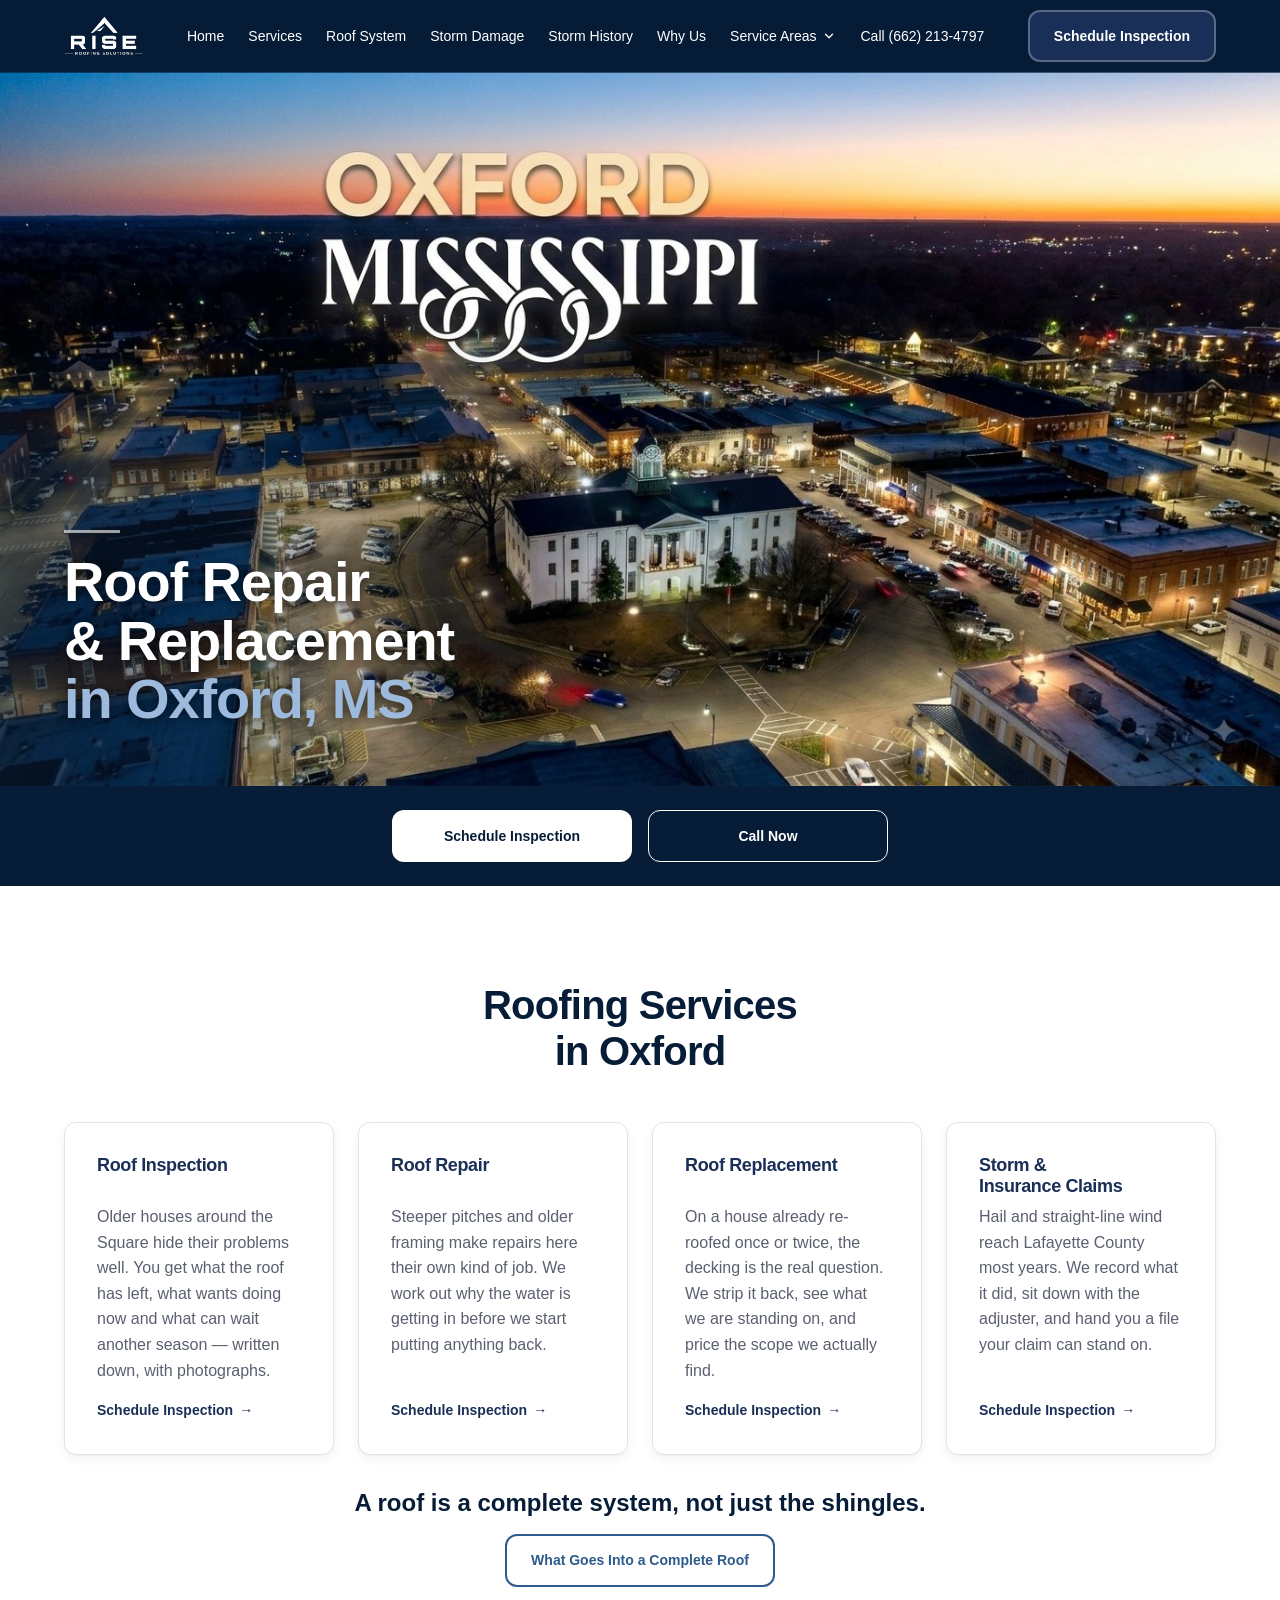
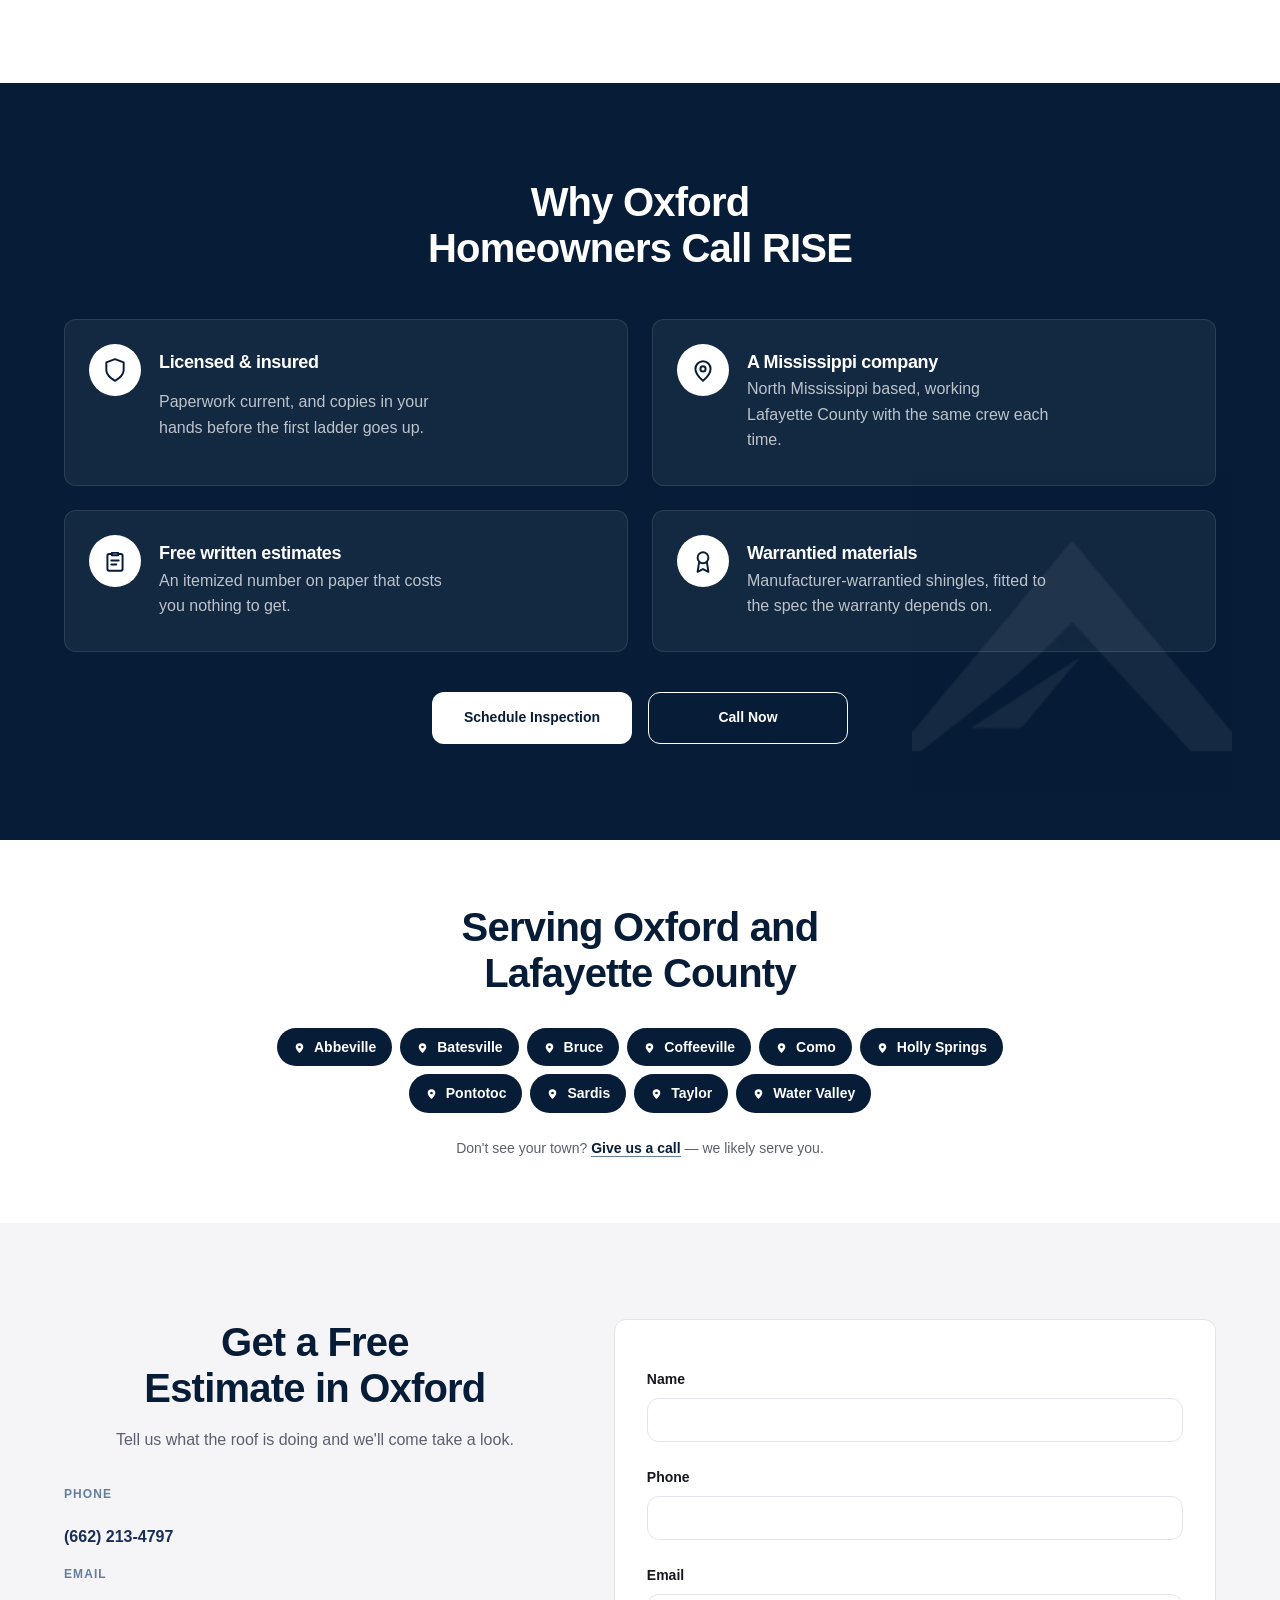
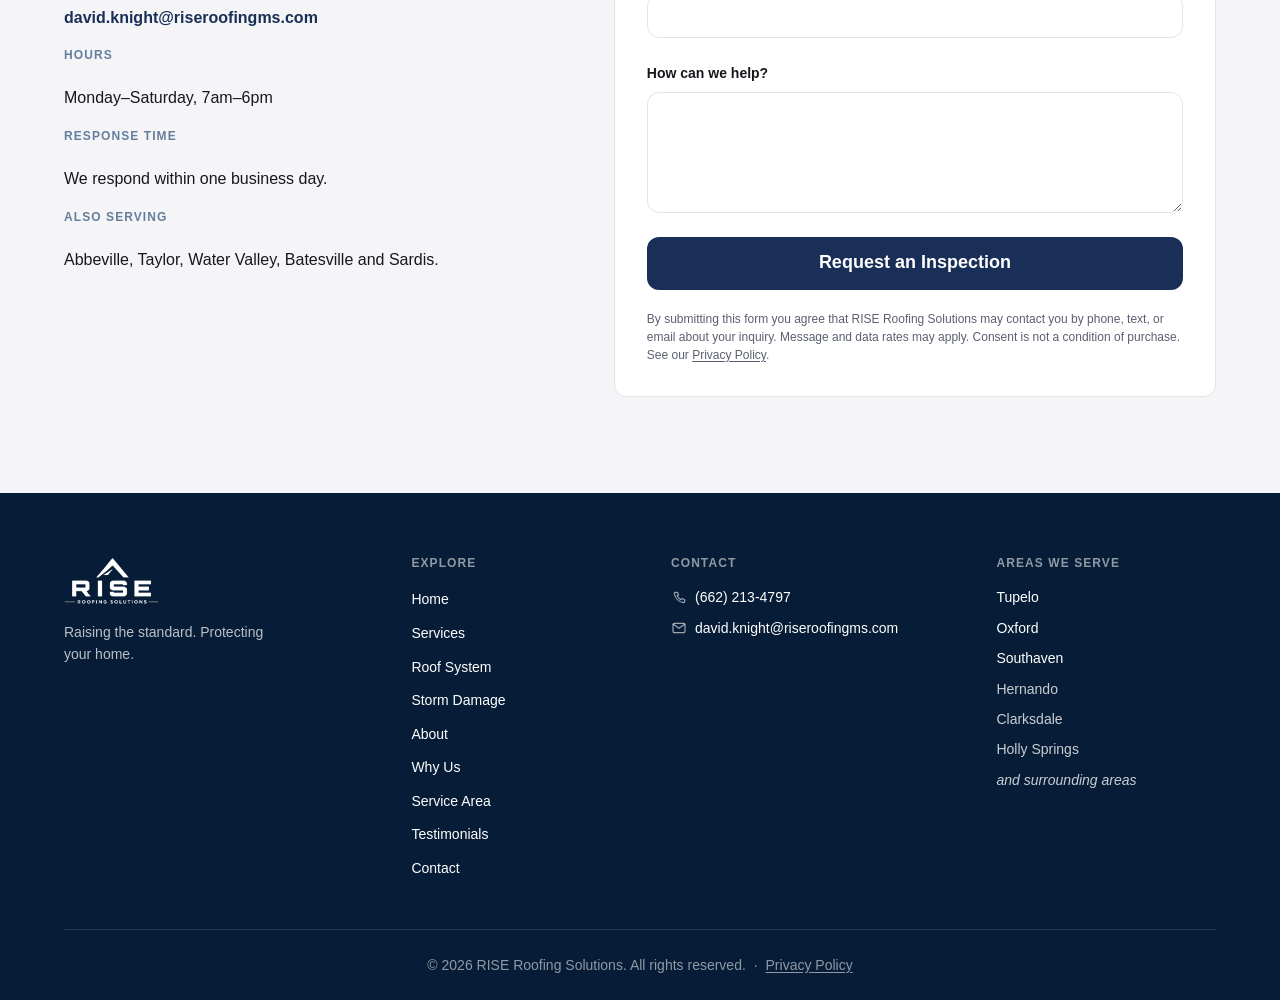
==== commit a9f68f06: "Add the storm history lookup A homeowner types one address and sees what storms passed over it. Noth" ====
--- a/roofing-oxford-ms/index.html
+++ b/roofing-oxford-ms/index.html
@@ -111,6 +111,7 @@
         <a href="#services">Services</a>
         <a href="/roof-system">Roof System</a>
         <a href="/storm-damage/">Storm Damage</a>
+        <a href="/storm-history" class="nav-secondary">Storm History</a>
         <a href="#why-us">Why Us</a>
 
         <div class="nav-group" data-nav-dropdown>
--- a/styles.css
+++ b/styles.css
@@ -4330,3 +4330,328 @@
     scroll-behavior: auto !important;
   }
 }
+
+/* Storm history lookup
+   -------------------------------------------------------------------------
+   The map area borrows the dark palette from the internal preview so the two
+   read as the same tool; everything around it is the site's own chrome. */
+.sh-intro,
+.sh-tool,
+.sh-close {
+  padding: var(--space-section) 0;
+  scroll-margin-top: var(--space-3);
+}
+
+.sh-intro {
+  background: var(--color-bg);
+  text-align: center;
+  /* No hero on this page, so the first section clears the fixed header —
+     same idiom as .legal, .thanks and .rs-intro. */
+  padding-top: calc(var(--header-h) + var(--space-5));
+  padding-bottom: var(--space-4);
+}
+
+.sh-intro h1 {
+  margin: 0 0 var(--space-3);
+}
+
+.sh-lead {
+  max-width: 62ch;
+  margin: 0 auto;
+  color: var(--color-text-muted);
+}
+
+.sh-tool {
+  background: var(--color-surface);
+  padding-top: 0;
+}
+
+/* ---- the address form ---- */
+.sh-lookup {
+  max-width: 720px;
+  margin: 0 auto var(--space-5);
+}
+
+.sh-lookup-row {
+  display: flex;
+  gap: var(--space-2);
+}
+
+.sh-lookup input {
+  flex: 1;
+  min-width: 0;
+  min-height: 52px;
+  padding: 0 16px;
+  font: inherit;
+  color: var(--color-navy);
+  background: var(--color-bg);
+  border: 1px solid var(--color-border);
+  border-radius: var(--radius);
+}
+
+.sh-lookup input:focus-visible {
+  outline: 2px solid var(--accent-deep);
+  outline-offset: 1px;
+}
+
+.sh-lookup .btn {
+  flex: none;
+}
+
+.sh-lookup.is-busy .btn {
+  opacity: 0.6;
+  pointer-events: none;
+}
+
+/* Stated before the field, not after it and not only in the policy. */
+.sh-consent {
+  margin: var(--space-2) 0 0;
+  font-size: var(--text-sm);
+  color: var(--color-text-muted);
+}
+
+.sh-error {
+  margin: var(--space-2) 0 0;
+  font-size: var(--text-sm);
+  color: #b3261e;
+}
+
+/* ---- map + result panel ---- */
+.sh-workspace {
+  display: grid;
+  grid-template-columns: minmax(0, 1.6fr) minmax(0, 1fr);
+  gap: var(--space-4);
+  align-items: stretch;
+}
+
+.sh-mapwrap {
+  position: relative;
+  min-height: 520px;
+  border-radius: var(--radius);
+  overflow: hidden;
+  background: #0a1420;
+  border: 1px solid #22364d;
+}
+
+.sh-map {
+  position: absolute;
+  inset: 0;
+}
+
+.sh-chips {
+  position: absolute;
+  top: 16px;
+  left: 16px;
+  z-index: 5;
+  display: flex;
+  gap: 8px;
+}
+
+.sh-chip {
+  display: flex;
+  align-items: center;
+  gap: 7px;
+  min-height: 36px;
+  padding: 8px 14px;
+  font: inherit;
+  font-size: var(--text-sm);
+  font-weight: 700;
+  color: #fff;
+  background: rgba(10, 20, 32, 0.72);
+  border: 1px solid rgba(255, 255, 255, 0.12);
+  border-radius: 999px;
+  cursor: pointer;
+  backdrop-filter: blur(6px);
+}
+
+.sh-chip:not(.is-on) {
+  opacity: 0.4;
+}
+
+.sh-dot {
+  width: 9px;
+  height: 9px;
+  border-radius: 50%;
+}
+
+.sh-chip-hail .sh-dot {
+  background: #ff7a1a;
+}
+
+.sh-chip-wind .sh-dot {
+  background: #9db9dc;
+}
+
+.sh-legend {
+  position: absolute;
+  bottom: 16px;
+  left: 16px;
+  z-index: 5;
+  padding: 12px 14px;
+  background: rgba(14, 26, 43, 0.88);
+  border: 1px solid #22364d;
+  border-radius: 12px;
+  backdrop-filter: blur(6px);
+}
+
+.sh-legend h2 {
+  margin: 0 0 8px;
+  font-size: var(--text-xs);
+  letter-spacing: 0.1em;
+  text-transform: uppercase;
+  color: #8ea3bd;
+}
+
+.sh-legend-row {
+  display: flex;
+  align-items: center;
+  gap: 8px;
+  margin-bottom: 6px;
+  font-size: var(--text-xs);
+  color: #8ea3bd;
+}
+
+.sh-legend-row:last-child {
+  margin-bottom: 0;
+}
+
+.sh-swatch {
+  width: 44px;
+  height: 10px;
+  border-radius: 3px;
+}
+
+.sh-swatch-hail {
+  background: linear-gradient(90deg, #ffe07a, #ffb43d, #ff7a1a, #e63a1a);
+}
+
+.sh-swatch-report {
+  background: #9db9dc;
+}
+
+.sh-attrib {
+  position: absolute;
+  right: 10px;
+  bottom: 6px;
+  z-index: 5;
+  margin: 0;
+  font-size: 10px;
+  color: #48607a;
+}
+
+.sh-mapnote {
+  position: absolute;
+  inset: auto 16px 56px 16px;
+  z-index: 4;
+  margin: 0;
+  text-align: center;
+  font-size: var(--text-sm);
+  color: #8ea3bd;
+}
+
+/* ---- the single-address result ---- */
+.sh-panel {
+  display: flex;
+  flex-direction: column;
+  padding: var(--space-4);
+  background: var(--color-bg);
+  border: 1px solid var(--color-border);
+  border-radius: var(--radius);
+}
+
+.sh-panel-head h2 {
+  margin: 0 0 var(--space-1);
+  font-size: var(--text-lg);
+  color: var(--color-navy);
+}
+
+.sh-panel-head p {
+  margin: 0 0 var(--space-3);
+  font-size: var(--text-sm);
+  color: var(--color-text-muted);
+}
+
+.sh-events {
+  list-style: none;
+  margin: 0;
+  padding: 0;
+  /* Long histories scroll inside the panel rather than stretching the page */
+  max-height: 320px;
+  overflow-y: auto;
+}
+
+.sh-event {
+  display: grid;
+  gap: 2px;
+  padding: var(--space-2) 0;
+  border-top: 1px solid var(--color-border);
+}
+
+.sh-event-date {
+  font-weight: 600;
+  color: var(--color-navy);
+}
+
+.sh-event-value {
+  color: var(--color-text);
+}
+
+.sh-event-source {
+  font-size: var(--text-xs);
+  color: var(--color-text-muted);
+}
+
+.sh-empty {
+  margin: 0;
+  color: var(--color-text-muted);
+}
+
+.sh-panel-cta {
+  margin-top: auto;
+  padding-top: var(--space-4);
+}
+
+.sh-panel-cta .btn {
+  width: 100%;
+}
+
+.sh-disclaimer {
+  max-width: 80ch;
+  margin: var(--space-4) auto 0;
+  font-size: var(--text-sm);
+  color: var(--color-text-muted);
+  text-align: center;
+}
+
+.sh-close {
+  background: var(--color-bg);
+  text-align: center;
+}
+
+.sh-close h2 {
+  margin: 0 0 var(--space-3);
+}
+
+.sh-close p {
+  max-width: 62ch;
+  margin: 0 auto var(--space-4);
+  color: var(--color-text-muted);
+}
+
+@media (max-width: 900px) {
+  .sh-workspace {
+    grid-template-columns: minmax(0, 1fr);
+  }
+
+  .sh-mapwrap {
+    min-height: 360px;
+  }
+
+  .sh-lookup-row {
+    flex-direction: column;
+  }
+
+  .sh-lookup .btn {
+    width: 100%;
+  }
+}
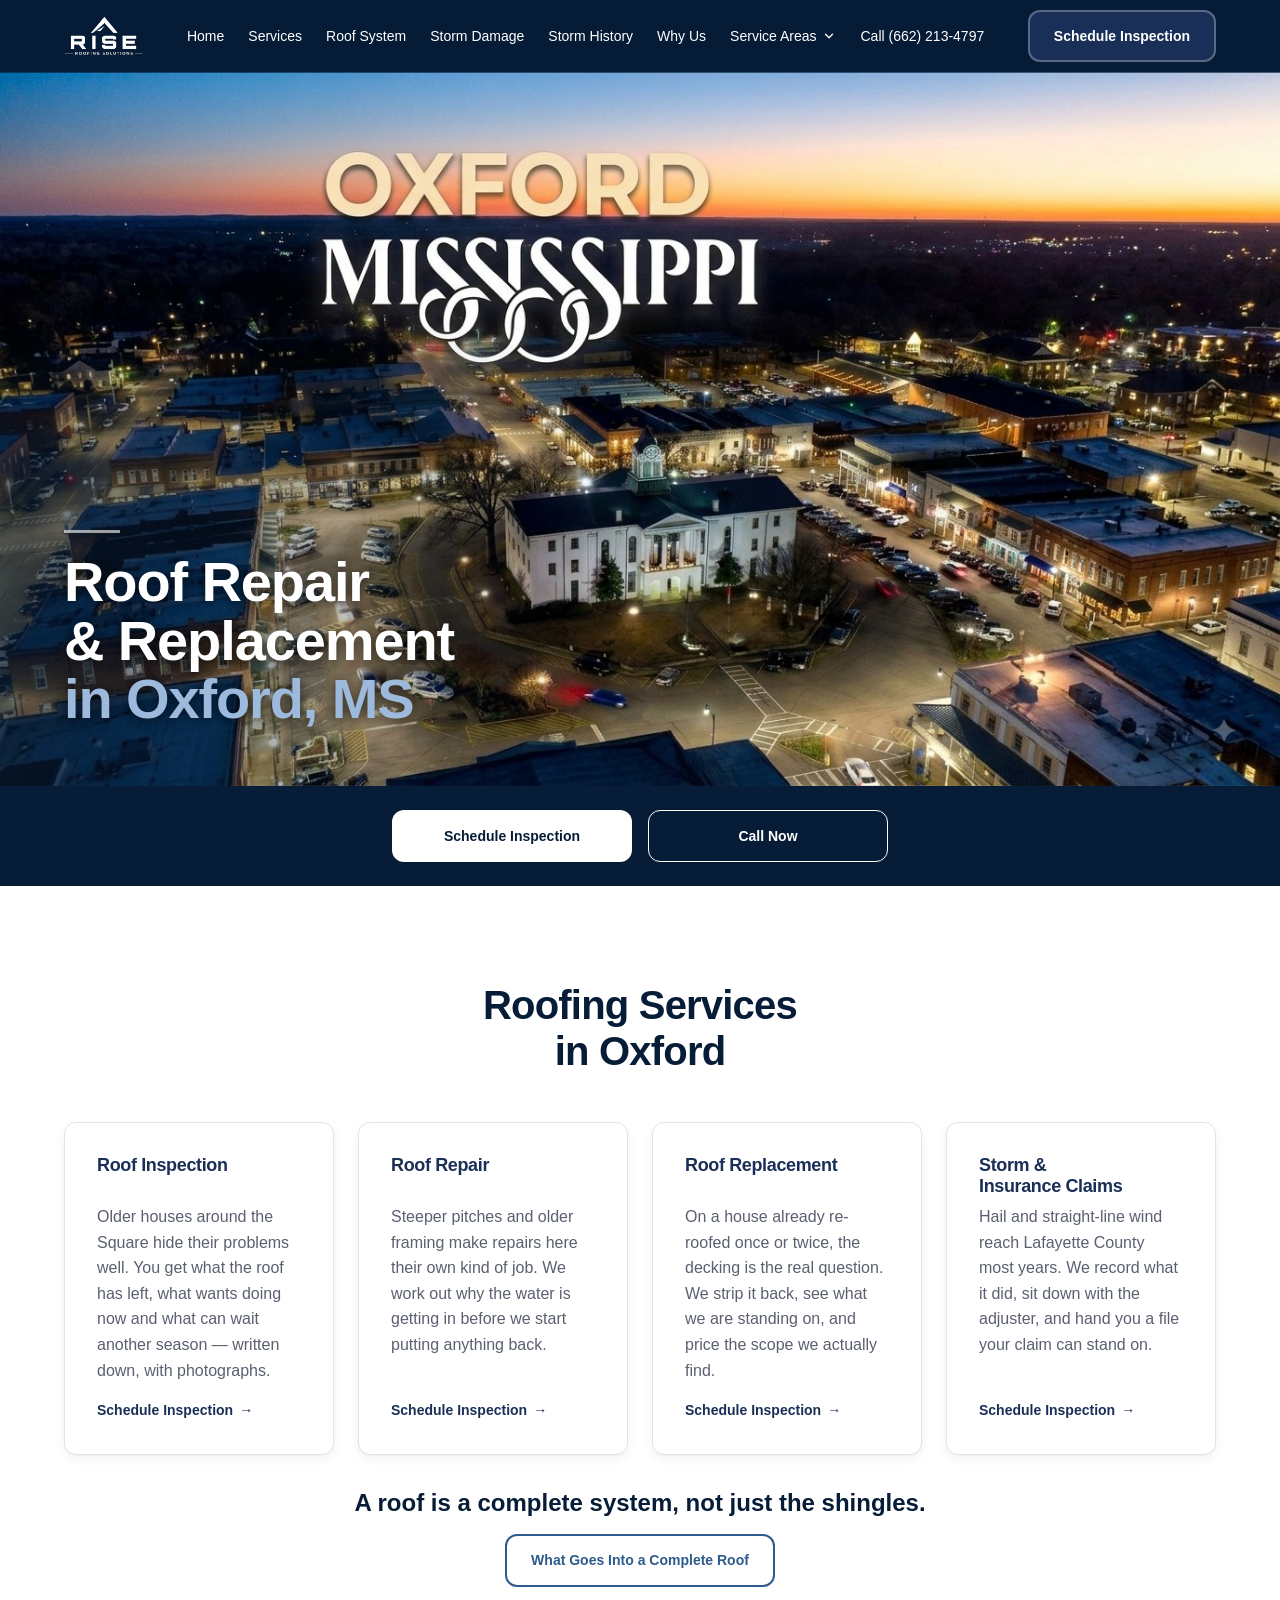
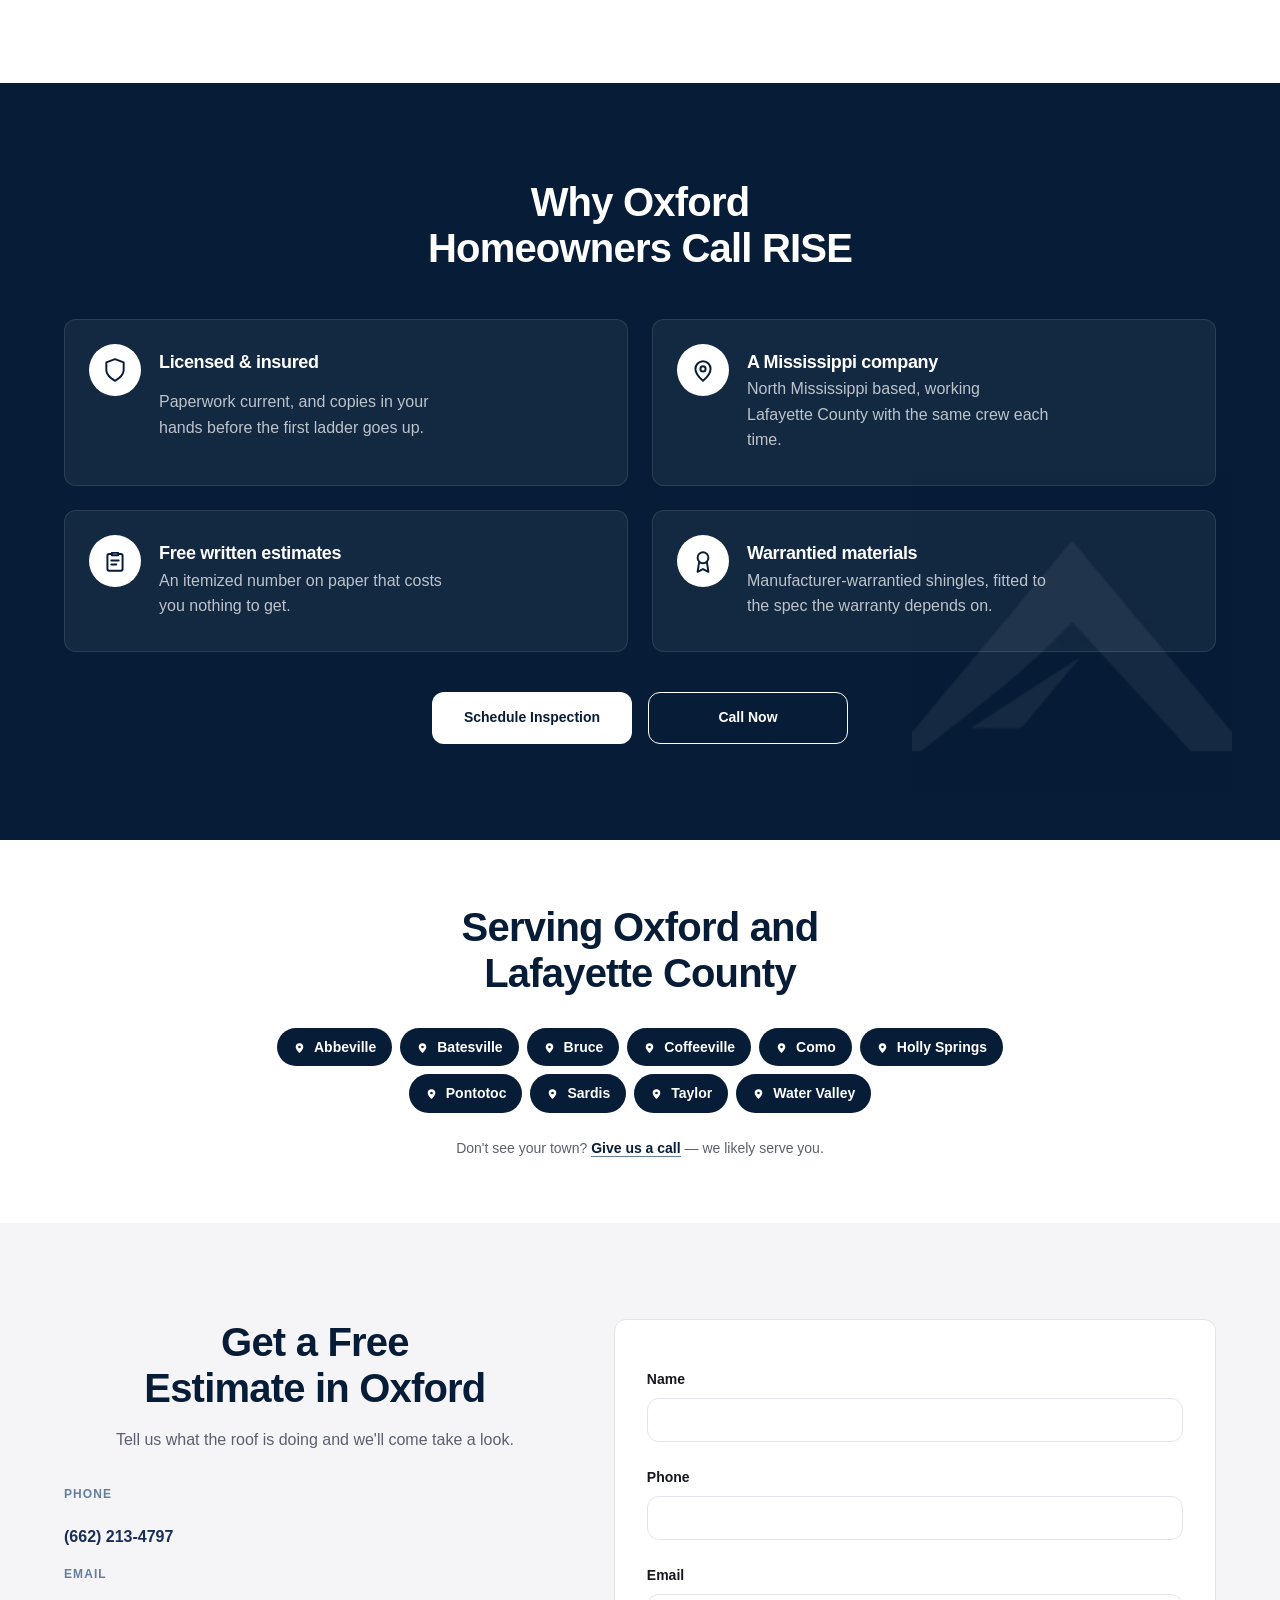
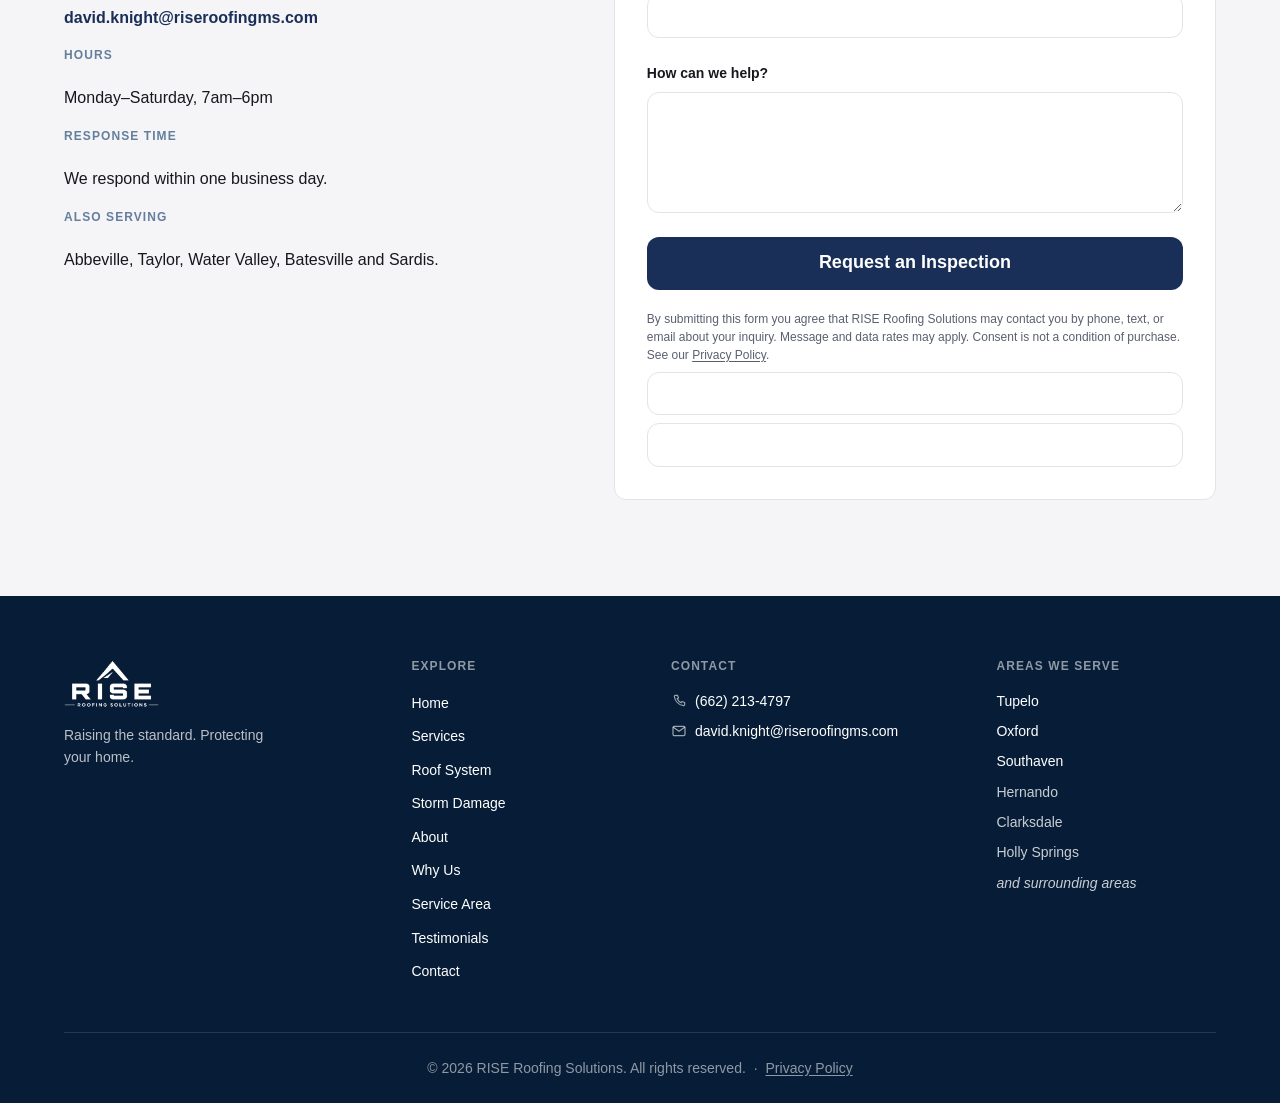
==== commit 6969cf51: "Forms: one field set for the quote form, so leads stop losing the address Every storm-history lead h" ====
--- a/roofing-oxford-ms/index.html
+++ b/roofing-oxford-ms/index.html
@@ -389,7 +389,9 @@
             data rates may apply. Consent is not a condition of purchase. See
             our <a href="/privacy">Privacy Policy</a>.
           </p>
-        </form>
+    <input type="text" name="address" />
+    <input type="text" name="storm_date" />
+  </form>
       </div>
     </section>
   </main>
--- a/styles.css
+++ b/styles.css
@@ -52,6 +52,14 @@
 
   /* Identical vertical padding on every content section */
   --space-section: var(--space-12);
+  /* The page's side padding, promoted to a token so the storm-history
+     workspace gutter can be the same value rather than a second number that
+     happens to match today. */
+  --container-pad: 24px;
+  /* Storm history's content column. The search row and the map/panel row both
+     take it, so they share one edge — the row used to run the full container
+     while the search box stopped at 720px, and nothing lined up vertically. */
+  --sh-col: 1000px;
   --space-heading: var(--space-6);
 
   /* Type scale — no element sets a size outside this set */
@@ -150,7 +158,7 @@
 .container {
   max-width: var(--max-width);
   margin: 0 auto;
-  padding: 0 24px;
+  padding: 0 var(--container-pad);
 }
 
 /* Header — transparent over the hero, solid navy once past it */
@@ -3697,10 +3705,7 @@
   :root {
     --space-section: 48px;
     --space-heading: 24px;
-  }
-
-  .container {
-    padding: 0 20px;
+    --container-pad: 20px;
   }
 
   /* Icon and title share a row, description spans the full width beneath */
@@ -4347,12 +4352,16 @@
   text-align: center;
   /* No hero on this page, so the first section clears the fixed header —
      same idiom as .legal, .thanks and .rs-intro. */
-  padding-top: calc(var(--header-h) + var(--space-5));
-  padding-bottom: var(--space-4);
-}
-
+  padding-top: calc(var(--header-h) + var(--space-6));
+  padding-bottom: var(--space-6);
+}
+
+/* Three groups in the intro, and the gaps say so: --space-2 inside a group,
+   --space-6 between them. Everything was previously 24 / 48 / 24 / 24, close
+   enough that nothing grouped — heading, lead, search, consent and currency
+   all read as five separate items. */
 .sh-intro h1 {
-  margin: 0 0 var(--space-3);
+  margin: 0 0 var(--space-2);
 }
 
 .sh-lead {
@@ -4361,15 +4370,24 @@
   color: var(--color-text-muted);
 }
 
+/* No background of its own. The grey band used to start at the search row,
+   which cut the heading and lead away from the control they belong to and made
+   the intro read as two blocks. The whole intro sits on one ground now, and
+   the page's one tonal break moved down to .sh-close, where it separates the
+   tool from the closing CTA instead of splitting the tool in half. */
 .sh-tool {
-  background: var(--color-surface);
   padding-top: 0;
 }
 
 /* ---- the address form ---- */
+/* Rhythm on this page runs on two values from the site scale: --space-3
+   between tightly related things (heading to lead, one disclosure line to the
+   next) and --space-6 between distinct blocks (lead to search, search to the
+   map row). It previously ran 24 / 32 / 16 / 8 / 40 / 32 with no rule behind
+   any of them. */
 .sh-lookup {
-  max-width: 720px;
-  margin: 0 auto var(--space-5);
+  max-width: var(--sh-col);
+  margin: 0 auto var(--space-6);
 }
 
 .sh-lookup-row {
@@ -4403,25 +4421,40 @@
   pointer-events: none;
 }
 
-/* Stated before the field, not after it and not only in the policy. */
+/* Stated before the field, not after it and not only in the policy.
+
+   Centred with the heading, lead and form box above them. These lines were
+   left-aligned inside a centred column, which read as a stray edge with
+   nothing to line up against — the block has one axis now.
+
+   Set off from the search control by a group gap, with the currency line
+   pulled tight beneath it so the two read as one footnote rather than two
+   separate announcements. */
 .sh-consent {
-  margin: var(--space-2) 0 0;
+  margin: var(--space-6) 0 0;
   font-size: var(--text-sm);
   color: var(--color-text-muted);
+  text-align: center;
 }
 
 .sh-error {
   margin: var(--space-2) 0 0;
   font-size: var(--text-sm);
   color: #b3261e;
+  text-align: center;
 }
 
 /* ---- map + result panel ---- */
 .sh-workspace {
   display: grid;
   grid-template-columns: minmax(0, 1.6fr) minmax(0, 1fr);
-  gap: var(--space-4);
-  align-items: stretch;
+  /* The gutter is the page's side padding, so the map's left edge, the
+     panel's right edge and the channel between them are all the same
+     measure. */
+  gap: var(--container-pad);
+  align-items: start;
+  max-width: var(--sh-col);
+  margin: 0 auto;
 }
 
 .sh-mapwrap {
@@ -4433,9 +4466,18 @@
   border: 1px solid #22364d;
 }
 
-.sh-map {
+/* Scoped to the wrapper on purpose. The element carries both .sh-map and
+   .mapboxgl-map, and mapbox-gl.css declares .mapboxgl-map { position:
+   relative }. Both are single-class selectors, so the tie broke on load order
+   and Mapbox won — the container collapsed to zero height and the map painted
+   nothing. Two classes outrank one whatever order the stylesheets arrive in.
+
+   height is explicit rather than left to inset, so the box is sized even if
+   position is overridden again by some future version of their stylesheet. */
+.sh-mapwrap .sh-map {
   position: absolute;
   inset: 0;
+  height: 100%;
 }
 
 .sh-chips {
@@ -4464,7 +4506,25 @@
   backdrop-filter: blur(6px);
 }
 
-.sh-chip:not(.is-on) {
+/* The basemap switch sits with the layer chips because it is part of the same
+   furniture, but it is a different kind of control: it has no on/off state, so
+   it never takes the dimmed .is-on treatment. The rule divider keeps the two
+   kinds from reading as one row of four toggles. */
+.sh-chip-basemap {
+  margin-left: var(--space-1);
+  font-weight: 600;
+  color: rgba(255, 255, 255, 0.86);
+}
+
+.sh-chip-basemap:hover {
+  color: #fff;
+  border-color: rgba(255, 255, 255, 0.3);
+}
+
+/* Dimming means "this layer is hidden". The basemap switch has no hidden
+   state — it always does something — so it must not inherit the dimmed look,
+   which read as a disabled control. */
+.sh-chip:not(.is-on):not(.sh-chip-basemap) {
   opacity: 0.4;
 }
 
@@ -4475,11 +4535,11 @@
 }
 
 .sh-chip-hail .sh-dot {
-  background: #ff7a1a;
+  background: #ab68f3;
 }
 
 .sh-chip-wind .sh-dot {
-  background: #9db9dc;
+  background: #faaa42;
 }
 
 .sh-legend {
@@ -4522,11 +4582,21 @@
 }
 
 .sh-swatch-hail {
-  background: linear-gradient(90deg, #ffe07a, #ffb43d, #ff7a1a, #e63a1a);
-}
-
-.sh-swatch-report {
-  background: #9db9dc;
+  background: linear-gradient(90deg, #d4cbe2, #be9ee5, #ab68f3, #a53dff);
+}
+
+.sh-swatch-wind {
+  background: linear-gradient(90deg, #e3dcc9, #ebc984, #faaa42, #ff801f);
+}
+
+.sh-legend-second {
+  margin-top: 10px !important;
+}
+
+.sh-legend-note {
+  margin: 10px 0 0;
+  font-size: 10px;
+  color: #6d829c;
 }
 
 .sh-attrib {
@@ -4580,11 +4650,38 @@
   overflow-y: auto;
 }
 
+/* Rows are buttons now: selecting one filters the map to that day. */
 .sh-event {
   display: grid;
   gap: 2px;
-  padding: var(--space-2) 0;
+  width: 100%;
+  padding: var(--space-2) var(--space-2);
+  margin: 0;
+  text-align: left;
+  font: inherit;
+  background: none;
+  border: 0;
   border-top: 1px solid var(--color-border);
+  border-radius: 8px;
+  cursor: pointer;
+}
+
+.sh-events li:first-child .sh-event {
+  border-top: 0;
+}
+
+.sh-event:hover {
+  background: var(--color-surface);
+}
+
+.sh-event:focus-visible {
+  outline: 2px solid var(--accent-deep);
+  outline-offset: -2px;
+}
+
+.sh-event.is-selected {
+  background: var(--color-surface);
+  box-shadow: inset 3px 0 0 var(--accent-deep);
 }
 
 .sh-event-date {
@@ -4624,7 +4721,7 @@
 }
 
 .sh-close {
-  background: var(--color-bg);
+  background: var(--color-surface);
   text-align: center;
 }
 
@@ -4641,6 +4738,9 @@
 @media (max-width: 900px) {
   .sh-workspace {
     grid-template-columns: minmax(0, 1fr);
+    /* Stacked, the two stop being columns with a gutter and become distinct
+       blocks, so the separation comes from the block value. */
+    gap: var(--space-6);
   }
 
   .sh-mapwrap {
@@ -4655,3 +4755,89 @@
     width: 100%;
   }
 }
+
+/* Address autocomplete
+   ------------------------------------------------------------------------- */
+.sh-combo {
+  position: relative;
+  flex: 1;
+  min-width: 0;
+}
+
+.sh-combo input {
+  width: 100%;
+}
+
+.sh-suggest {
+  position: absolute;
+  z-index: 20;
+  top: calc(100% + 6px);
+  left: 0;
+  right: 0;
+  margin: 0;
+  padding: 6px;
+  list-style: none;
+  background: var(--color-navy);
+  border: 1px solid rgba(255, 255, 255, 0.12);
+  border-radius: var(--radius);
+  box-shadow: var(--shadow-overlay);
+  max-height: 320px;
+  overflow-y: auto;
+}
+
+.sh-suggestion {
+  display: grid;
+  gap: 1px;
+  /* 44px floor: this is a list people tap on a phone */
+  min-height: 44px;
+  padding: 8px 12px;
+  border-radius: 8px;
+  cursor: pointer;
+  align-content: center;
+}
+
+.sh-suggestion.is-active,
+.sh-suggestion:hover {
+  background: rgba(157, 185, 220, 0.16);
+}
+
+.sh-suggestion-name {
+  color: #fff;
+  font-weight: 600;
+  font-size: var(--text-sm);
+}
+
+.sh-suggestion-context {
+  color: var(--accent-light);
+  font-size: var(--text-xs);
+}
+
+/* Per-layer data currency, stated under the field */
+.sh-currency {
+  margin: var(--space-1) 0 0;
+  font-size: var(--text-xs);
+  color: var(--color-text-muted);
+  text-align: center;
+}
+
+/* Results panel sections */
+.sh-section {
+  margin: var(--space-3) 0 var(--space-1);
+  font-size: var(--text-xs);
+  letter-spacing: 0.08em;
+  text-transform: uppercase;
+  font-weight: 700;
+  color: var(--color-text-muted);
+}
+
+.sh-events li:first-child .sh-section,
+.sh-events > .sh-section:first-child {
+  margin-top: 0;
+}
+
+.sh-section-empty {
+  margin: 0 0 var(--space-2);
+  padding: 0 var(--space-2);
+  font-size: var(--text-sm);
+  color: var(--color-text-muted);
+}
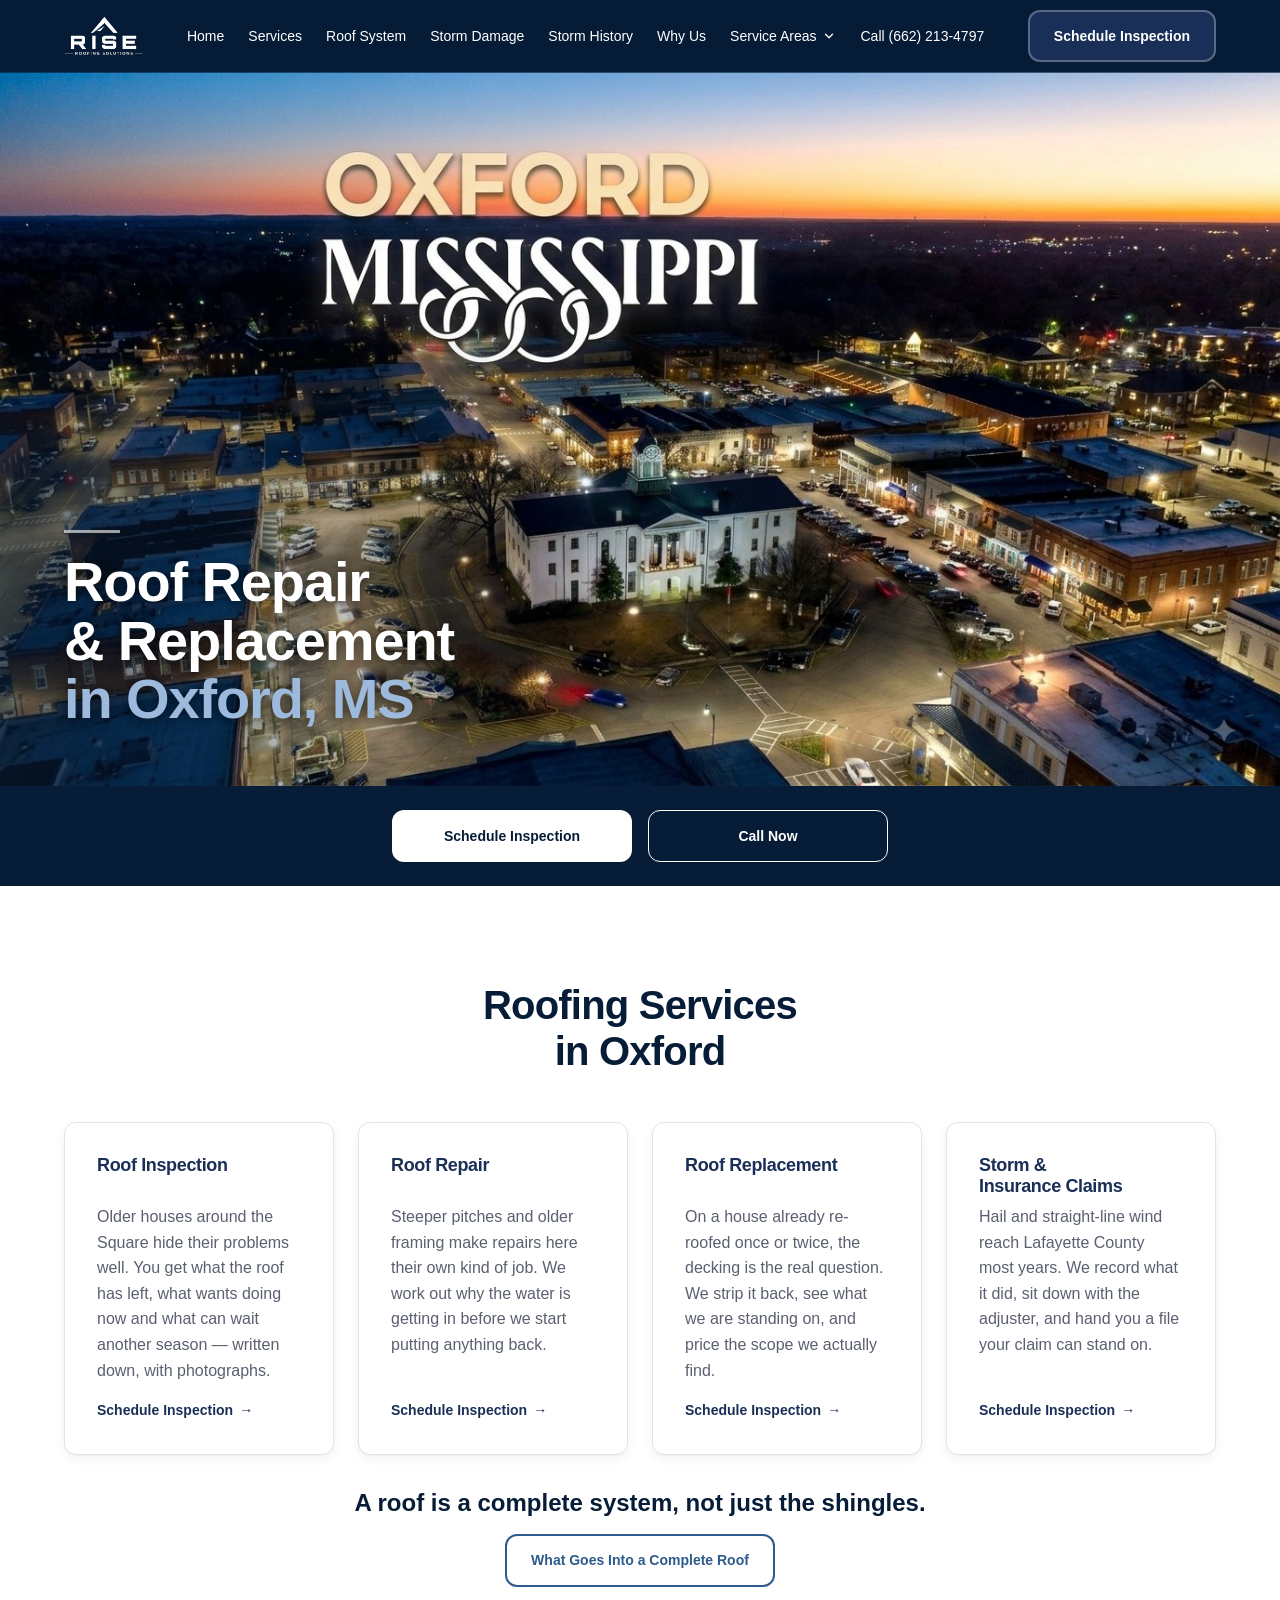
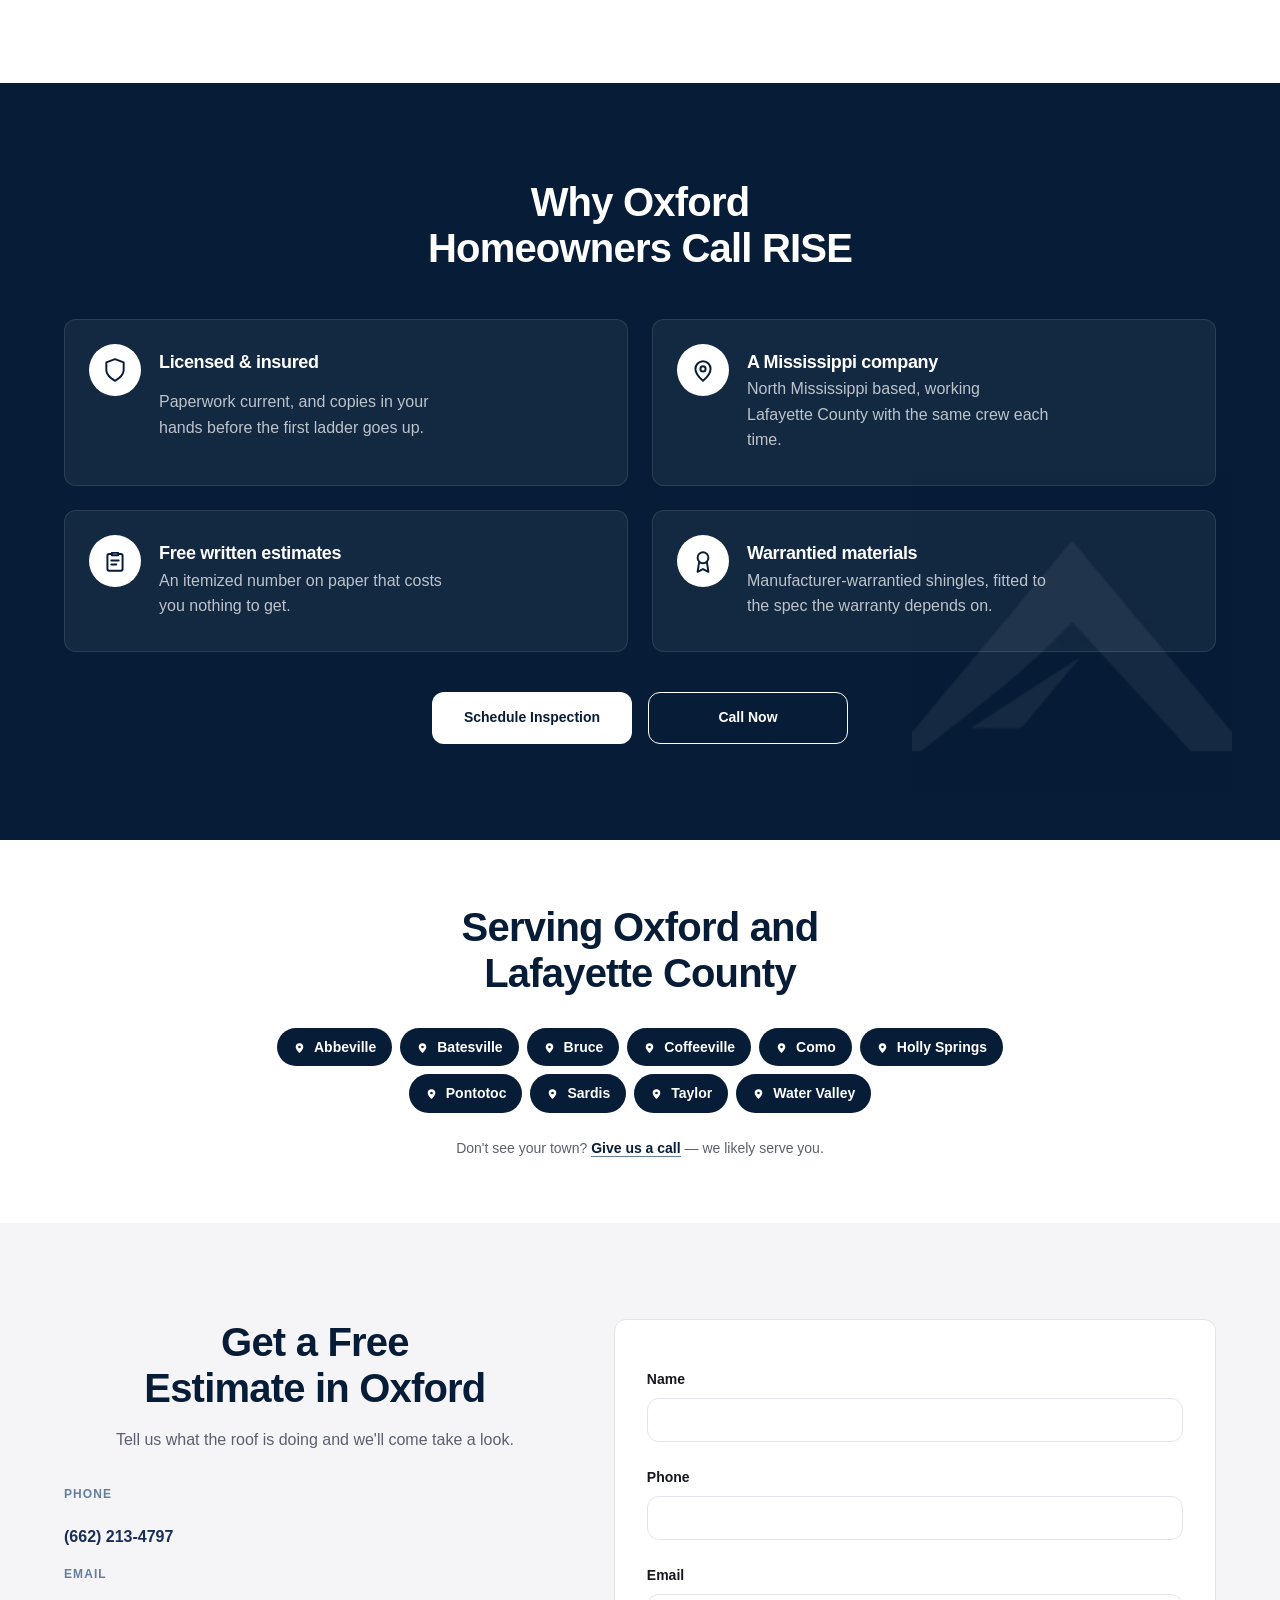
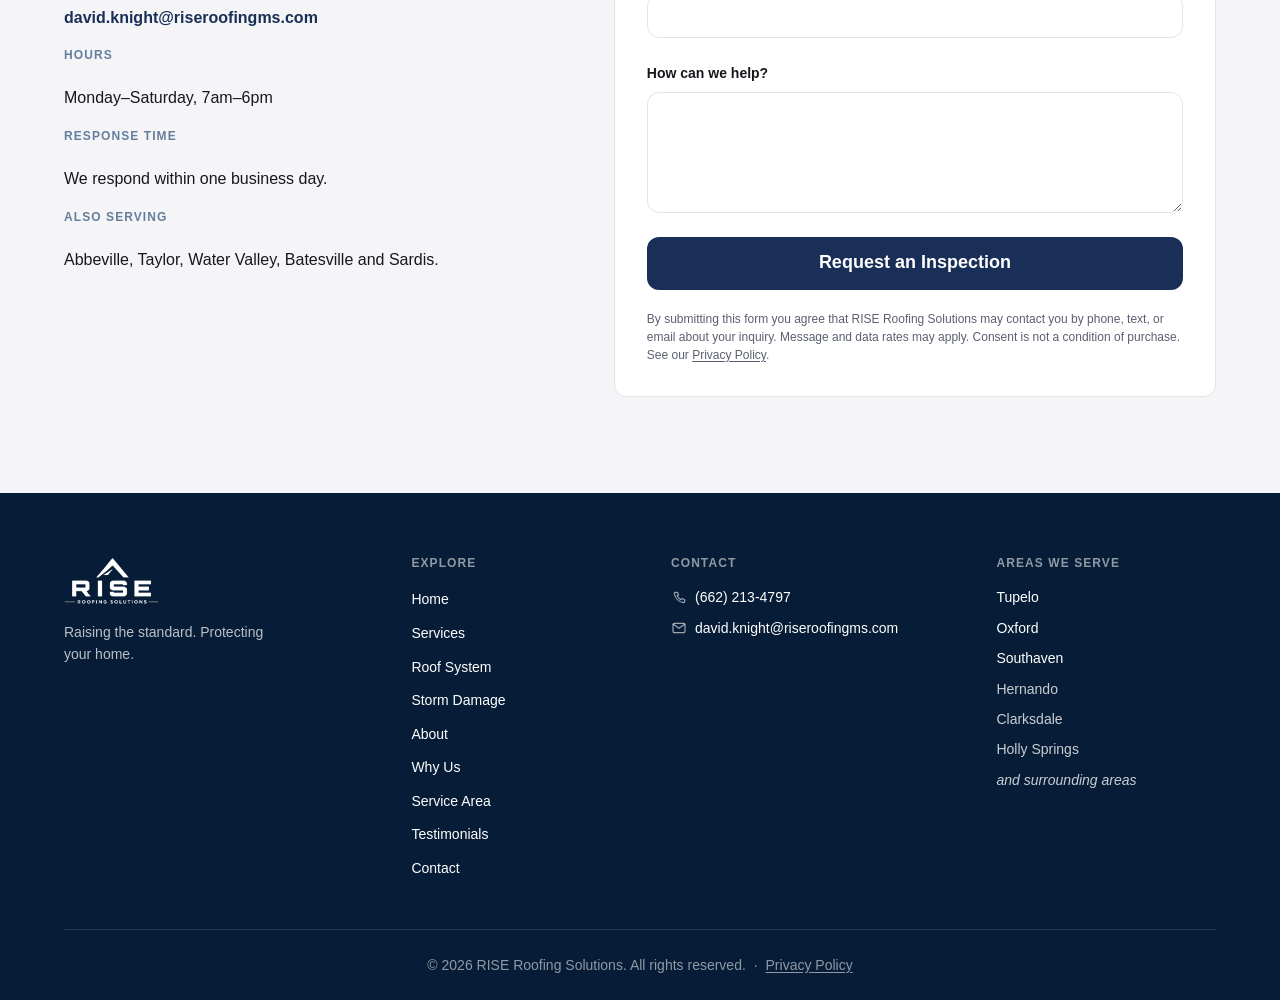
==== commit 3d768c89: "Fix visible stray inputs added to five contact forms 6969cf5 unified the quote form's field set by a" ====
--- a/roofing-oxford-ms/index.html
+++ b/roofing-oxford-ms/index.html
@@ -389,9 +389,14 @@
             data rates may apply. Consent is not a condition of purchase. See
             our <a href="/privacy">Privacy Policy</a>.
           </p>
-    <input type="text" name="address" />
-    <input type="text" name="storm_date" />
-  </form>
+
+          <!-- Declared so every "quote" form on the site has an identical
+               field set. Netlify registers one schema per form name and drops
+               anything undeclared, which is how storm-history leads lost their
+               address. Not used by this form. -->
+          <input type="hidden" name="address" value="" />
+          <input type="hidden" name="storm_date" value="" />
+        </form>
       </div>
     </section>
   </main>
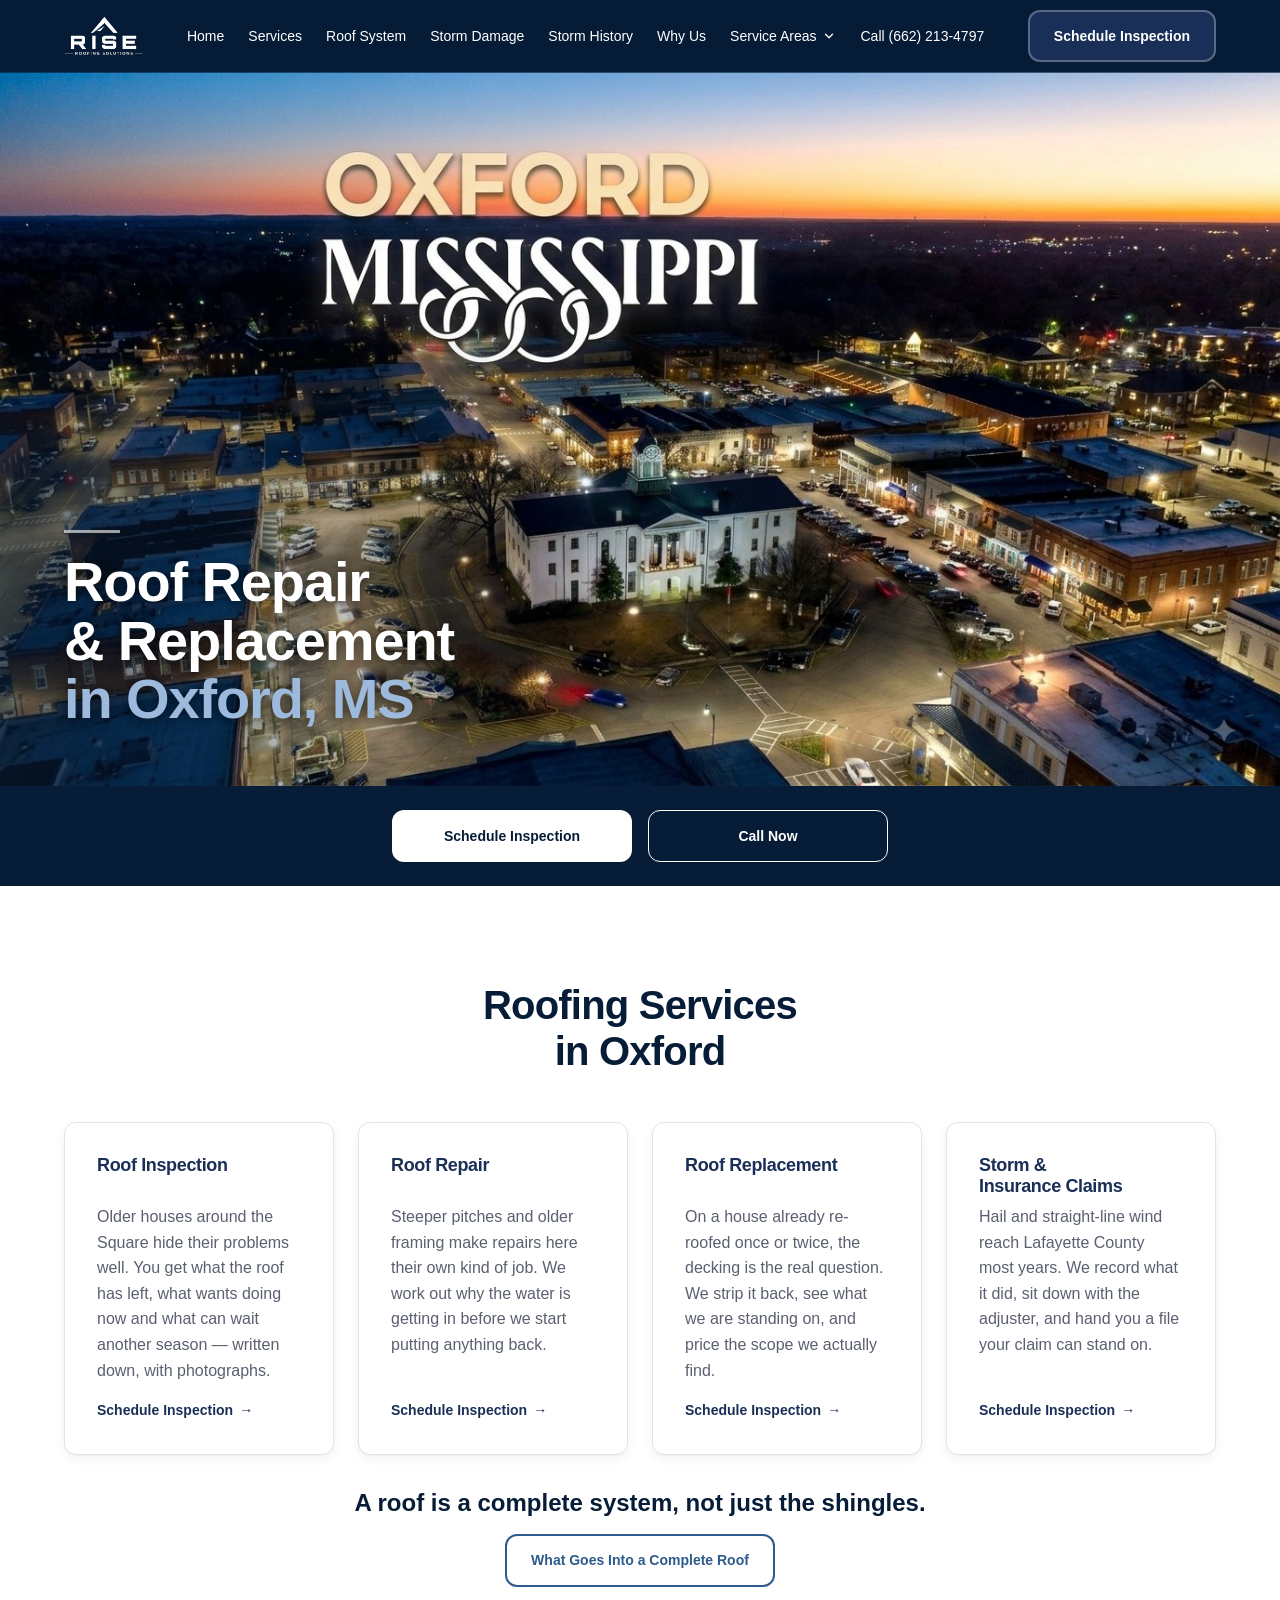
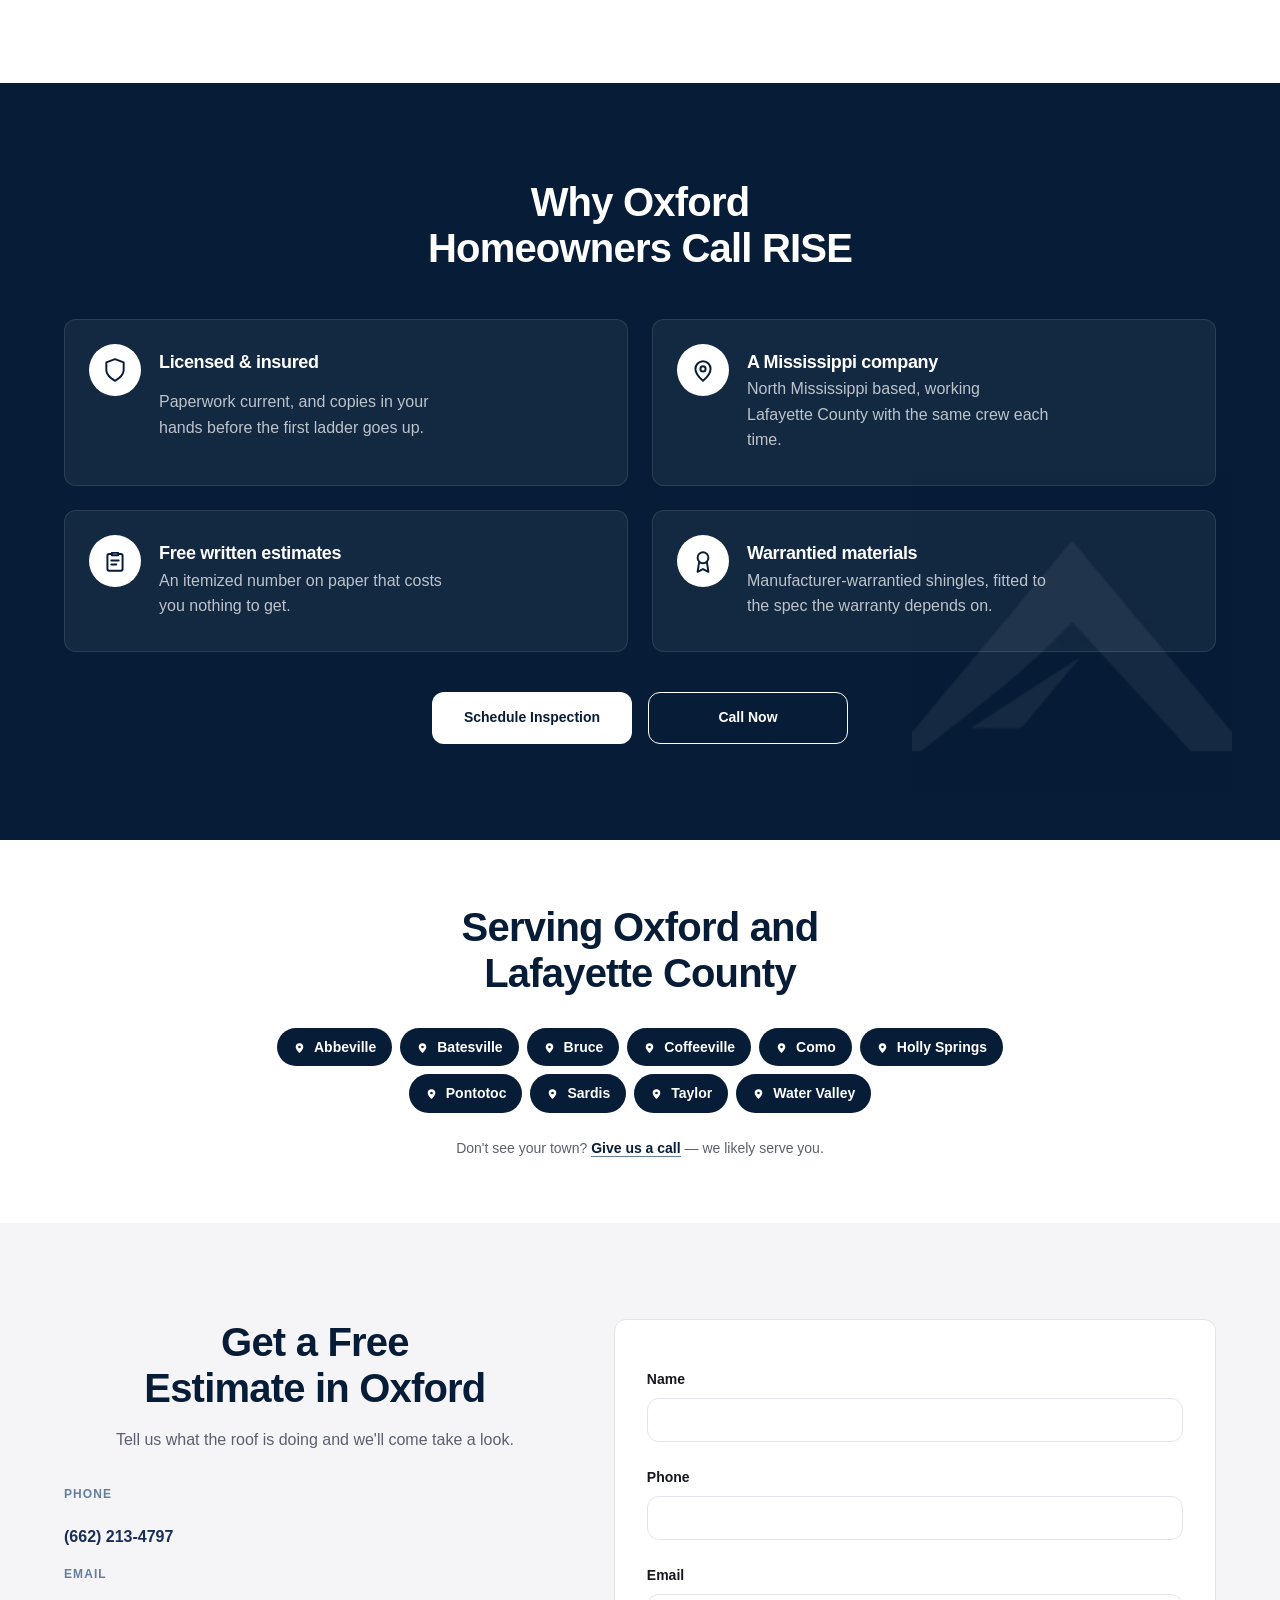
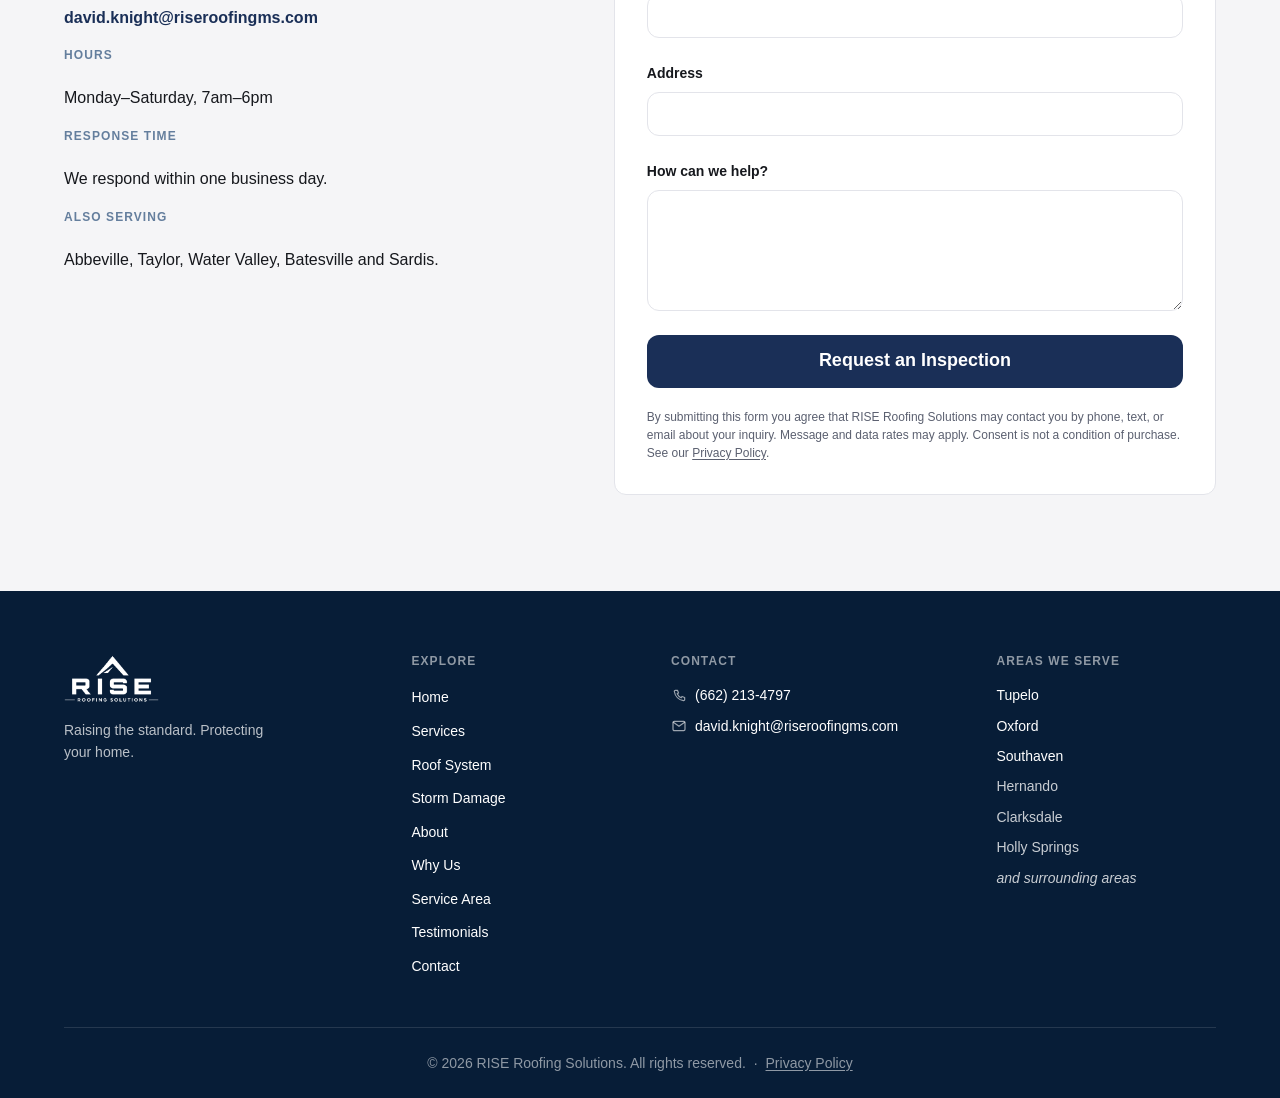
==== commit d43f64e8: "Contact forms: ask for the address everywhere, and fix the storm page column ADDRESS FIELD, SITE-WID" ====
--- a/roofing-oxford-ms/index.html
+++ b/roofing-oxford-ms/index.html
@@ -378,6 +378,9 @@
           <label for="email">Email</label>
           <input type="email" id="email" name="email" autocomplete="email" />
 
+          <label for="address">Address</label>
+          <input type="text" id="address" name="address" autocomplete="street-address" />
+
           <label for="message">How can we help?</label>
           <textarea id="message" name="message" rows="4"></textarea>
 
@@ -393,8 +396,7 @@
           <!-- Declared so every "quote" form on the site has an identical
                field set. Netlify registers one schema per form name and drops
                anything undeclared, which is how storm-history leads lost their
-               address. Not used by this form. -->
-          <input type="hidden" name="address" value="" />
+               address. Only the storm history page sets it. -->
           <input type="hidden" name="storm_date" value="" />
         </form>
       </div>
--- a/styles.css
+++ b/styles.css
@@ -4756,6 +4756,84 @@
   }
 }
 
+/* Contact section at the foot of the storm history page.
+
+   The markup is the site's existing .contact / .contact-inner block; only the
+   spacing and the phone treatment are page-specific, on the same two values
+   the intro uses — --space-2 inside a group, --space-6 between them.
+
+   White, because .sh-close directly above it took the surface tone. Two grey
+   bands in a row would read as one long section with a heading floating in the
+   middle of it. */
+.sh-contact {
+  background: var(--color-bg);
+}
+
+/* Left-aligned, against the site's centred .contact-info. The form beside it is
+   a left-aligned stack of labelled fields, and a centred column next to it read
+   as two different systems sharing a row. Everything here now hangs off one
+   edge with the form.
+
+   Each rule below overrides an existing centring rule rather than adding to it:
+   .contact h2 and .contact-info > p both set text-align: center, and the latter
+   also sets margin-inline: auto, which would keep the paragraph box centred
+   even once its text was left-aligned.
+
+   Vertically centred against the form. The column is roughly a third of the
+   form's height, so top-aligning left one large void beneath it that read as a
+   missing element; splitting that space above and below reads as a deliberate
+   pairing of two unequal columns. */
+.sh-contact .contact-info {
+  text-align: left;
+  align-self: center;
+}
+
+.sh-contact .contact-info h2 {
+  margin: 0 0 var(--space-2);
+  text-align: left;
+}
+
+.sh-contact .contact-info > p:not(.sh-contact-hours) {
+  margin: 0 0 var(--space-6);
+  margin-inline: 0;
+  text-align: left;
+}
+
+/* The phone is the point of this section for anyone who would rather call than
+   type, so it is sized as a heading rather than as body copy. A real tel: link,
+   so it dials on a phone instead of being text someone has to copy. */
+/* An inline-block, so it sits on a text line and takes the container's
+   text-align rather than filling the column — left-aligning the container is
+   what puts its left edge on the same line as the copy above it. The padding is
+   vertical only, deliberately, so nothing indents it off that edge. */
+.sh-contact-phone {
+  display: inline-block;
+  font-size: var(--text-xl);
+  font-weight: 700;
+  line-height: 1.1;
+  color: var(--color-navy);
+  text-decoration: none;
+  /* 44px of vertical target on touch without moving it visually on desktop */
+  padding: var(--space-1) 0;
+}
+
+.sh-contact-phone:hover,
+.sh-contact-phone:focus-visible {
+  color: var(--accent-deep);
+  text-decoration: underline;
+}
+
+/* Beaten by `.sh-contact .contact-info > p` on specificity when it was one
+   class lighter, which silently gave the hours line a 48px bottom margin and
+   no top margin at all. */
+.sh-contact .contact-info > p.sh-contact-hours {
+  margin: var(--space-2) 0 0;
+  margin-inline: 0;
+  text-align: left;
+  font-size: var(--text-sm);
+  color: var(--color-text-muted);
+}
+
 /* Address autocomplete
    ------------------------------------------------------------------------- */
 .sh-combo {
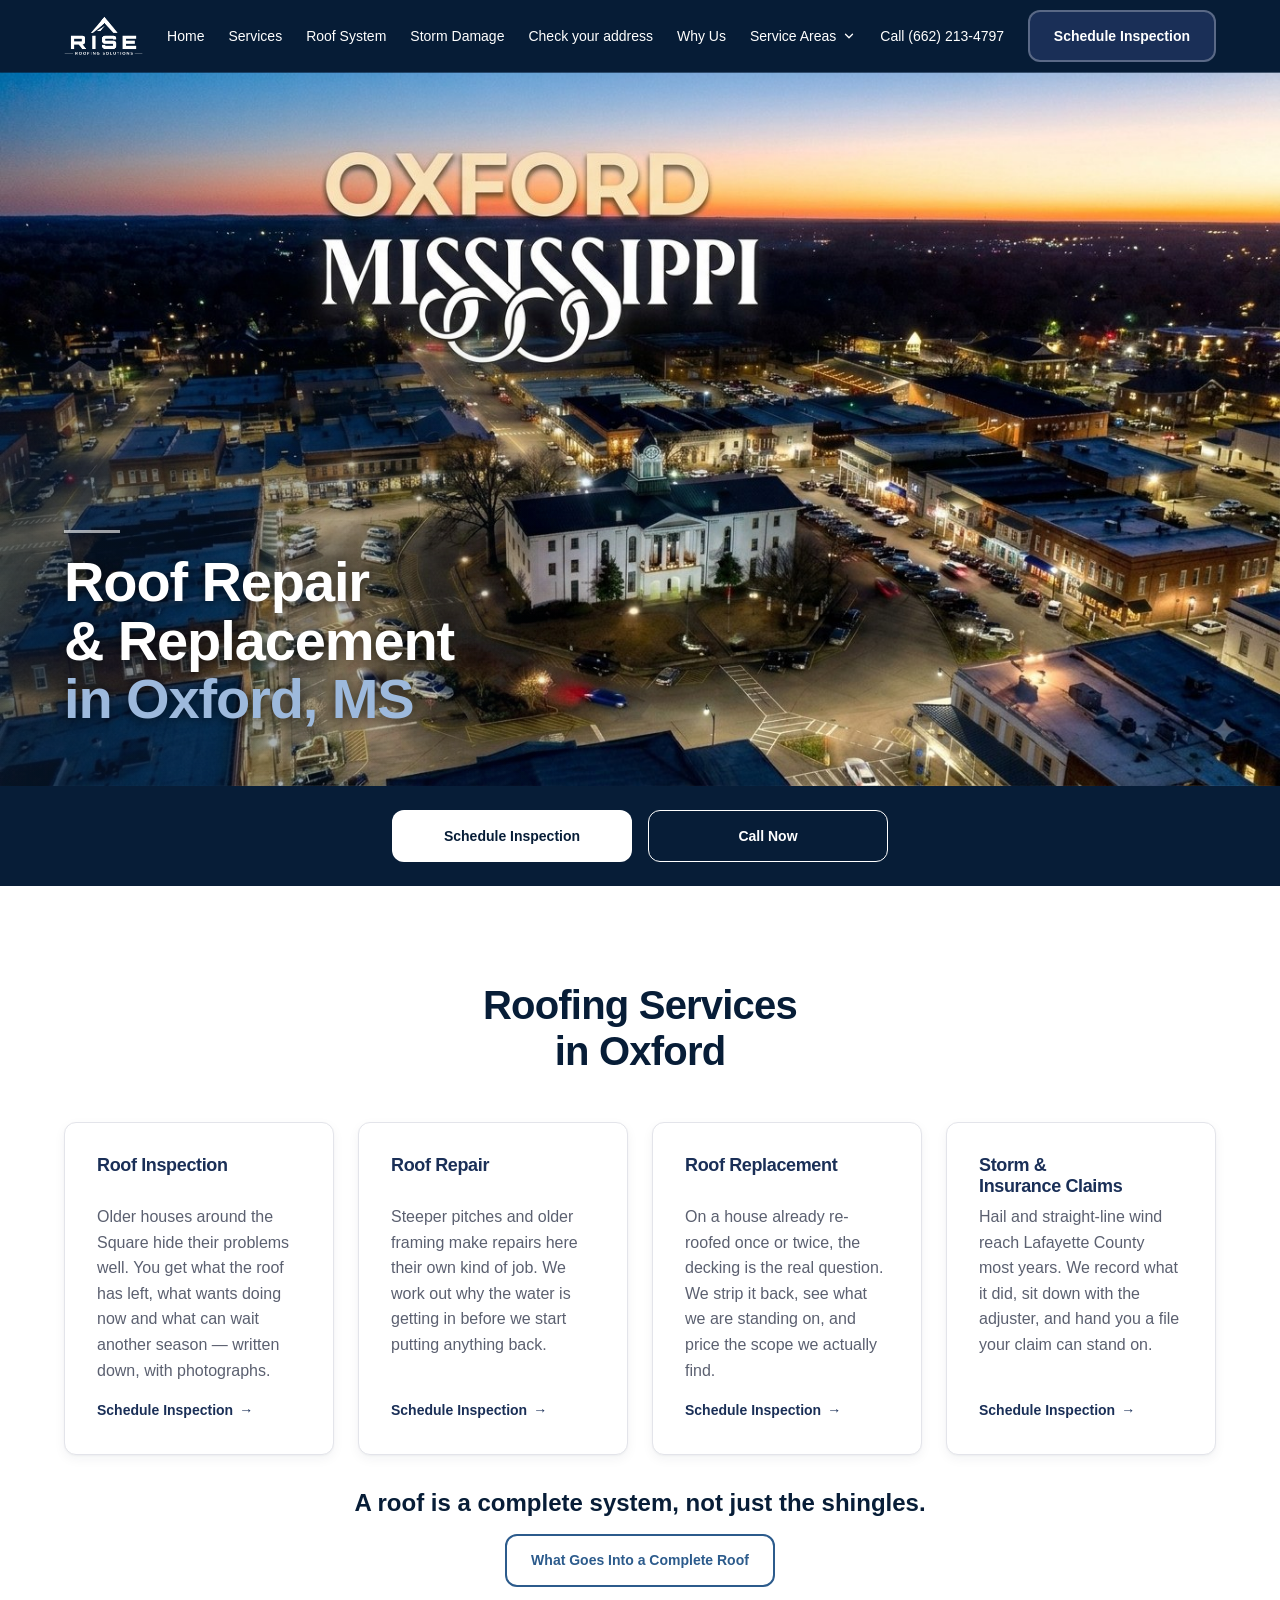
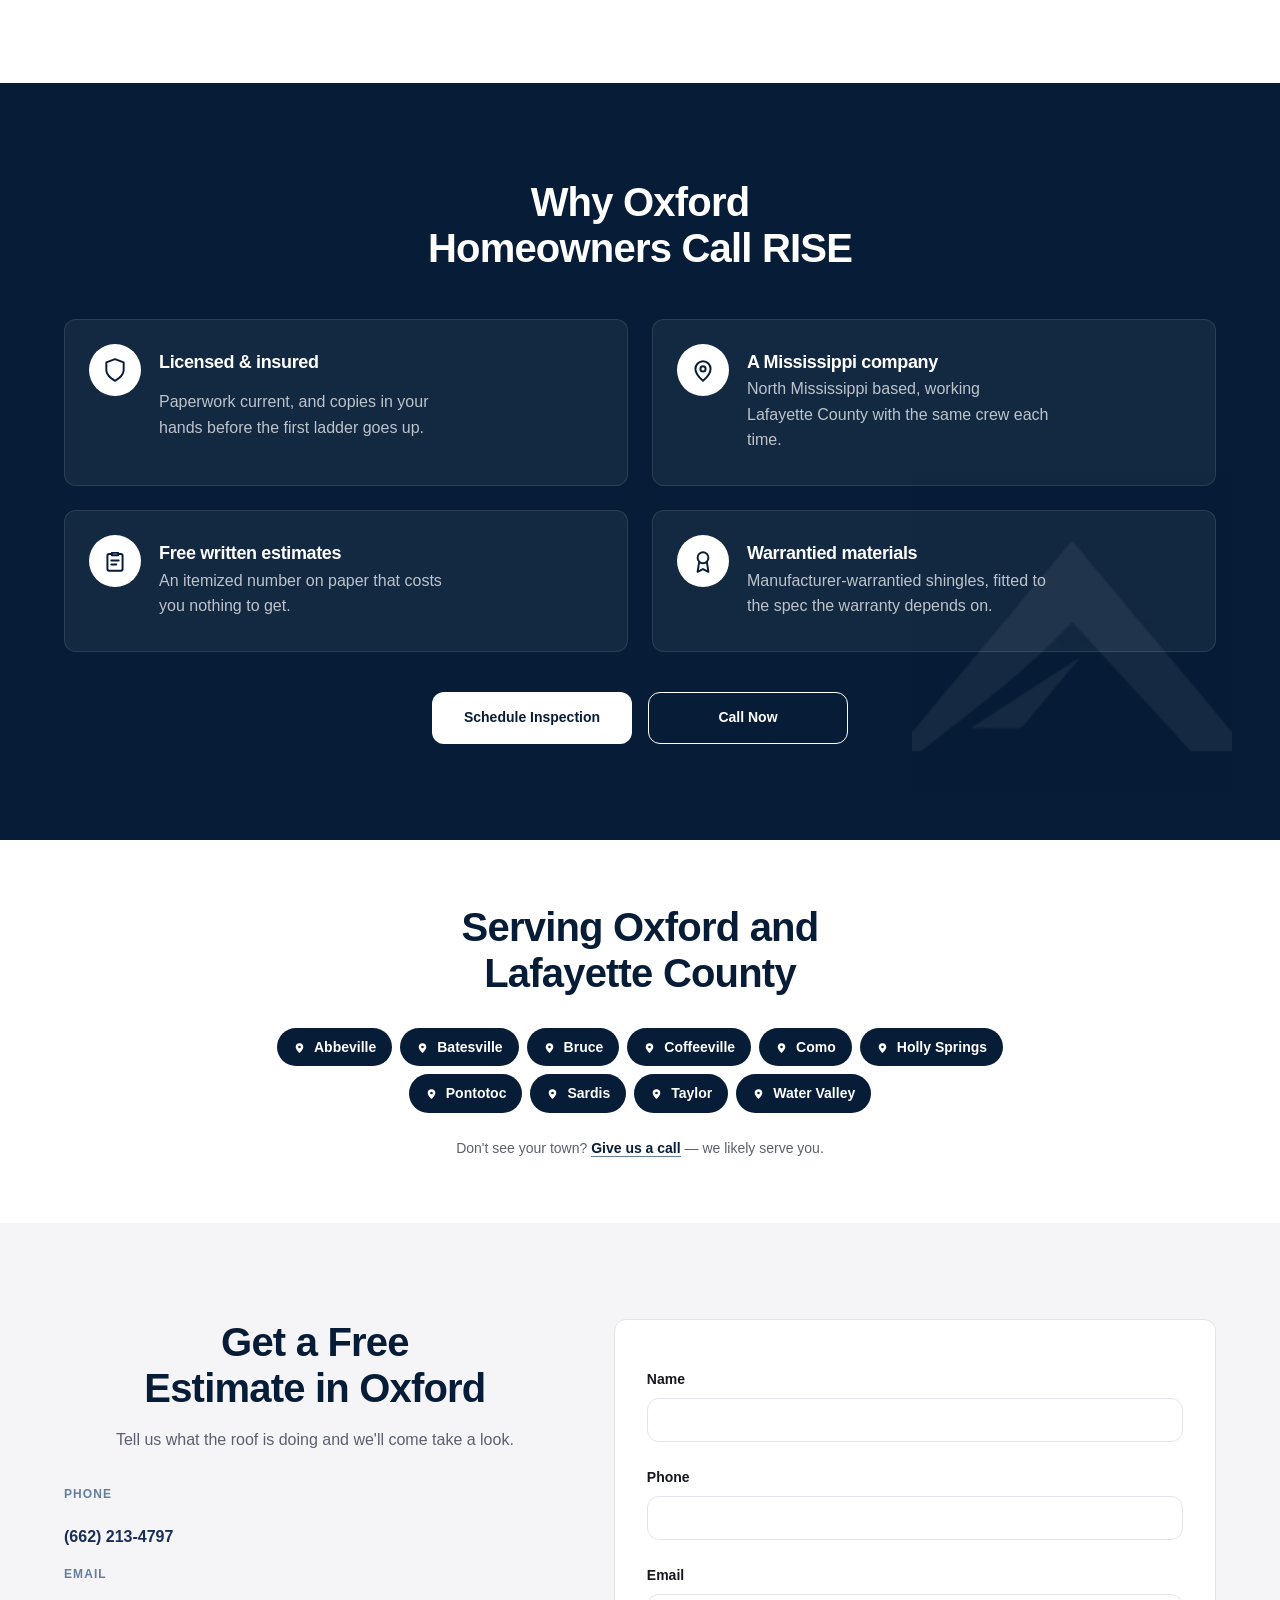
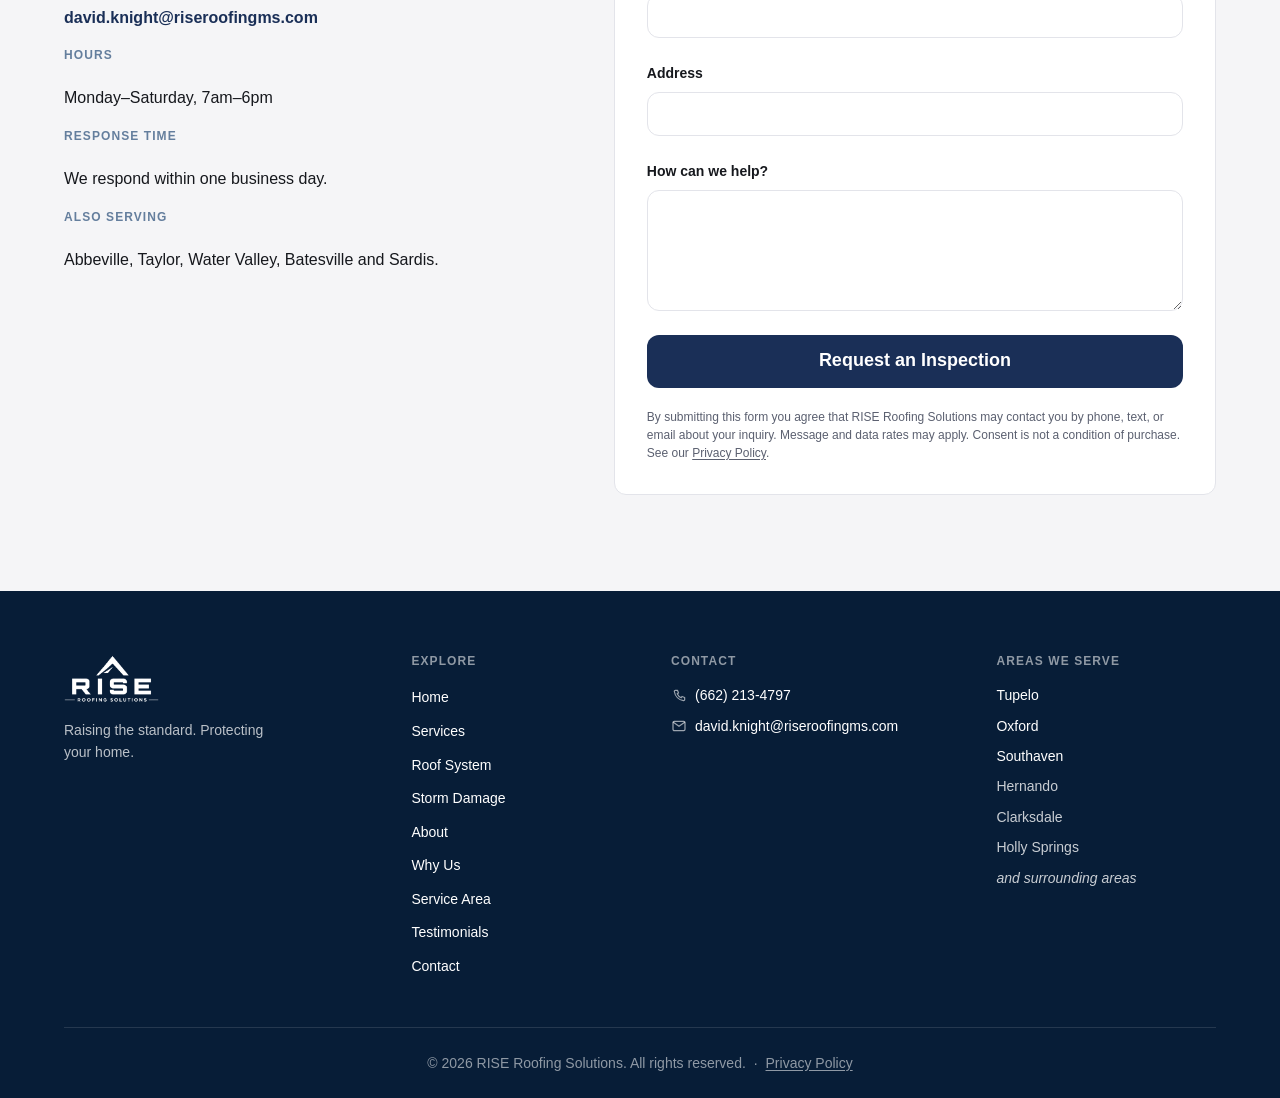
==== commit f8f9ed7f: "Surface the storm lookup: address field on the four highest-traffic pages The tool is the site's str" ====
--- a/roofing-oxford-ms/index.html
+++ b/roofing-oxford-ms/index.html
@@ -111,7 +111,7 @@
         <a href="#services">Services</a>
         <a href="/roof-system">Roof System</a>
         <a href="/storm-damage/">Storm Damage</a>
-        <a href="/storm-history" class="nav-secondary">Storm History</a>
+        <a href="/storm-history">Check your address</a>
         <a href="#why-us">Why Us</a>
 
         <div class="nav-group" data-nav-dropdown>
@@ -195,6 +195,8 @@
       </div>
     </section>
 
+<!-- lookup-cta -->
+
     <section id="services" class="services">
       <div class="container">
         <h2 class="reveal">Roofing Services in Oxford</h2>
--- a/styles.css
+++ b/styles.css
@@ -4756,6 +4756,82 @@
   }
 }
 
+/* Storm-history lookup block.
+
+   One component, injected into five pages from partials/lookup-cta.html. The
+   rhythm is the storm page's two values — --space-2 inside a group, --space-6
+   between them — so the block reads the same wherever it lands.
+
+   Surface tone rather than navy: it sits directly under a dark hero on every
+   page that carries it, and navy-on-navy would have swallowed it. */
+.lookup-cta {
+  background: var(--color-surface);
+  /* On the homepage .service-line sits directly beneath and carries the same
+     surface tone, so without an edge the two ran together into one grey mass.
+     Same border idiom .service-line already uses on its own bottom. */
+  border-bottom: 1px solid var(--color-border);
+  padding: var(--space-section) 0;
+}
+
+.lookup-cta-inner {
+  max-width: 720px;
+  text-align: center;
+}
+
+.lookup-cta h2 {
+  margin: 0 0 var(--space-2);
+}
+
+.lookup-cta-lead {
+  margin: 0 0 var(--space-6);
+  color: var(--color-text-muted);
+}
+
+.lookup-cta-form {
+  display: flex;
+  gap: var(--space-2);
+}
+
+.lookup-cta-form input {
+  flex: 1;
+  min-width: 0;
+  min-height: 52px;
+  padding: 0 16px;
+  font: inherit;
+  color: var(--color-navy);
+  background: var(--color-bg);
+  border: 1px solid var(--color-border);
+  border-radius: var(--radius);
+}
+
+.lookup-cta-form input:focus-visible {
+  outline: 2px solid var(--accent-deep);
+  outline-offset: 1px;
+}
+
+.lookup-cta-form .btn {
+  flex: none;
+}
+
+.lookup-cta-note {
+  margin: var(--space-2) 0 0;
+  font-size: var(--text-sm);
+  color: var(--color-text-muted);
+}
+
+@media (max-width: 640px) {
+  /* Stacked, the field and the button stop being a row and become two
+     controls, so the button takes the full width like every other primary
+     action on a phone. */
+  .lookup-cta-form {
+    flex-direction: column;
+  }
+
+  .lookup-cta-form .btn {
+    width: 100%;
+  }
+}
+
 /* Contact section at the foot of the storm history page.
 
    The markup is the site's existing .contact / .contact-inner block; only the
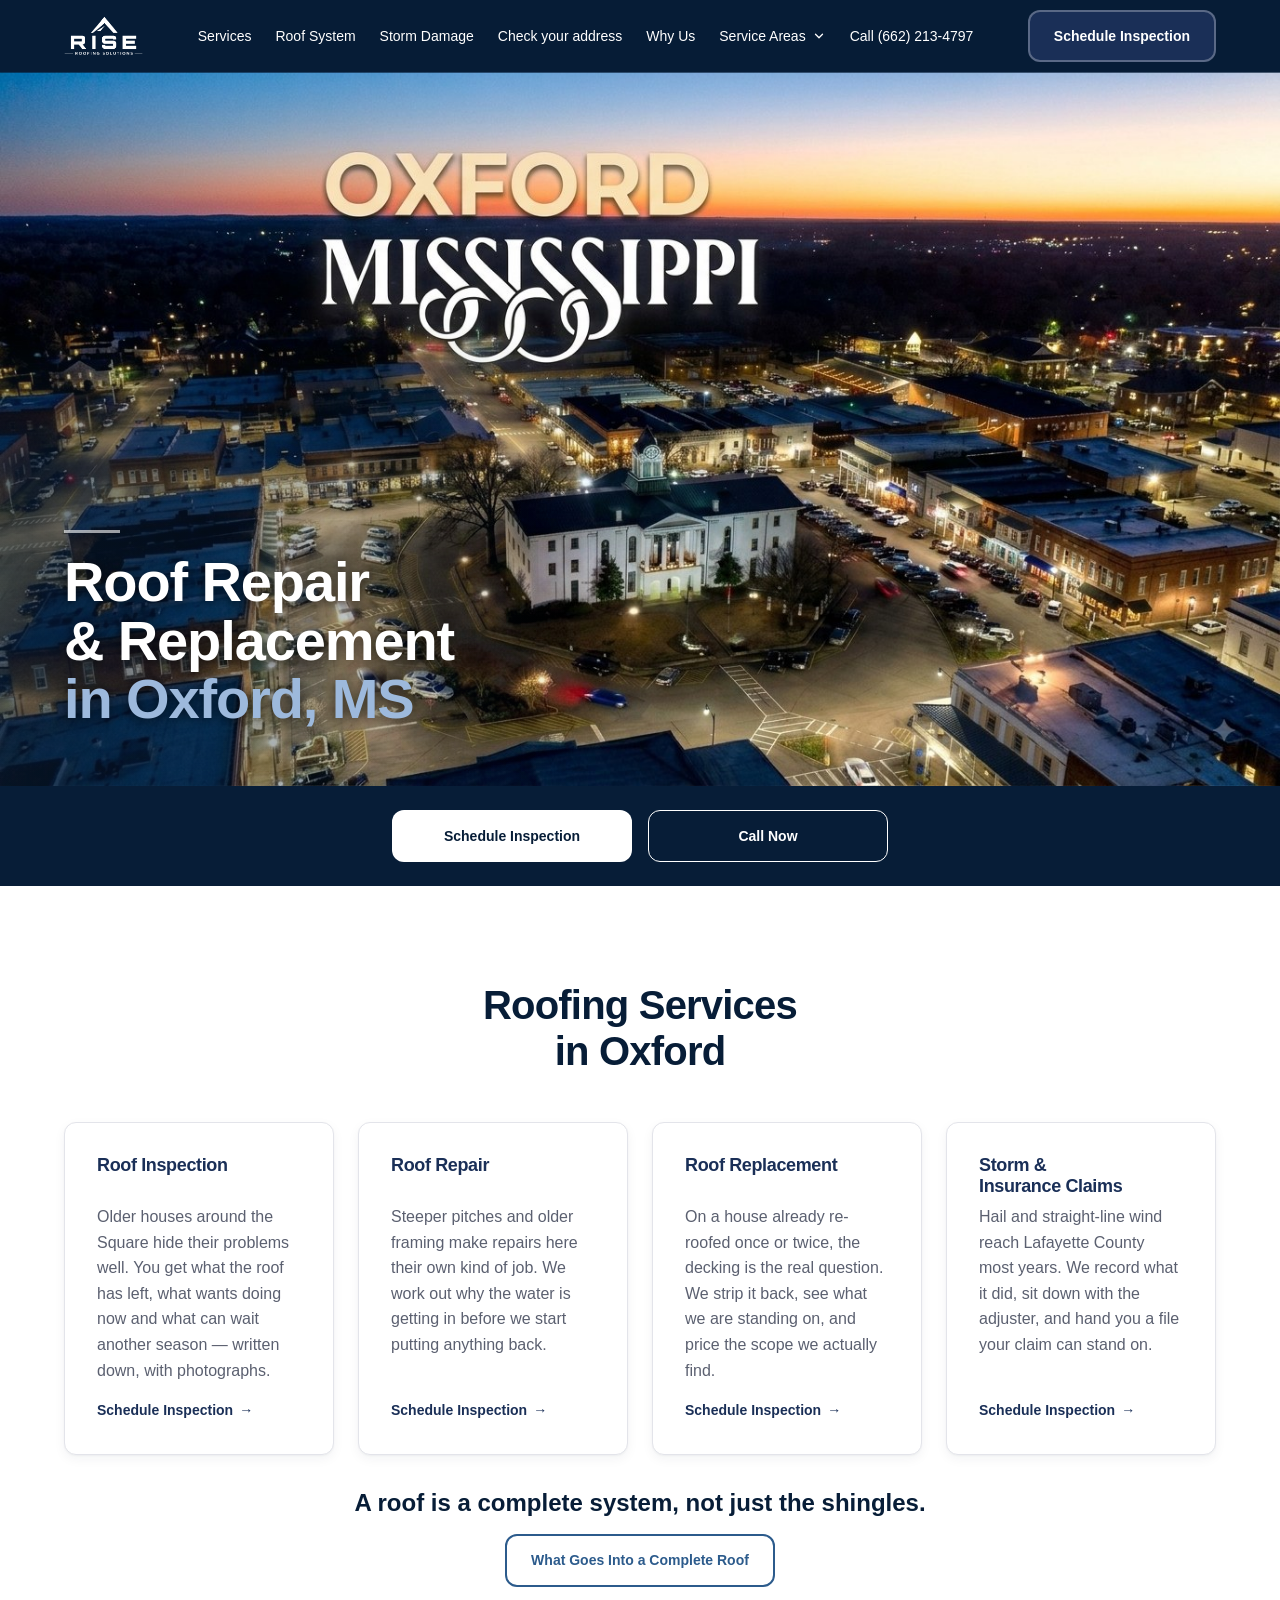
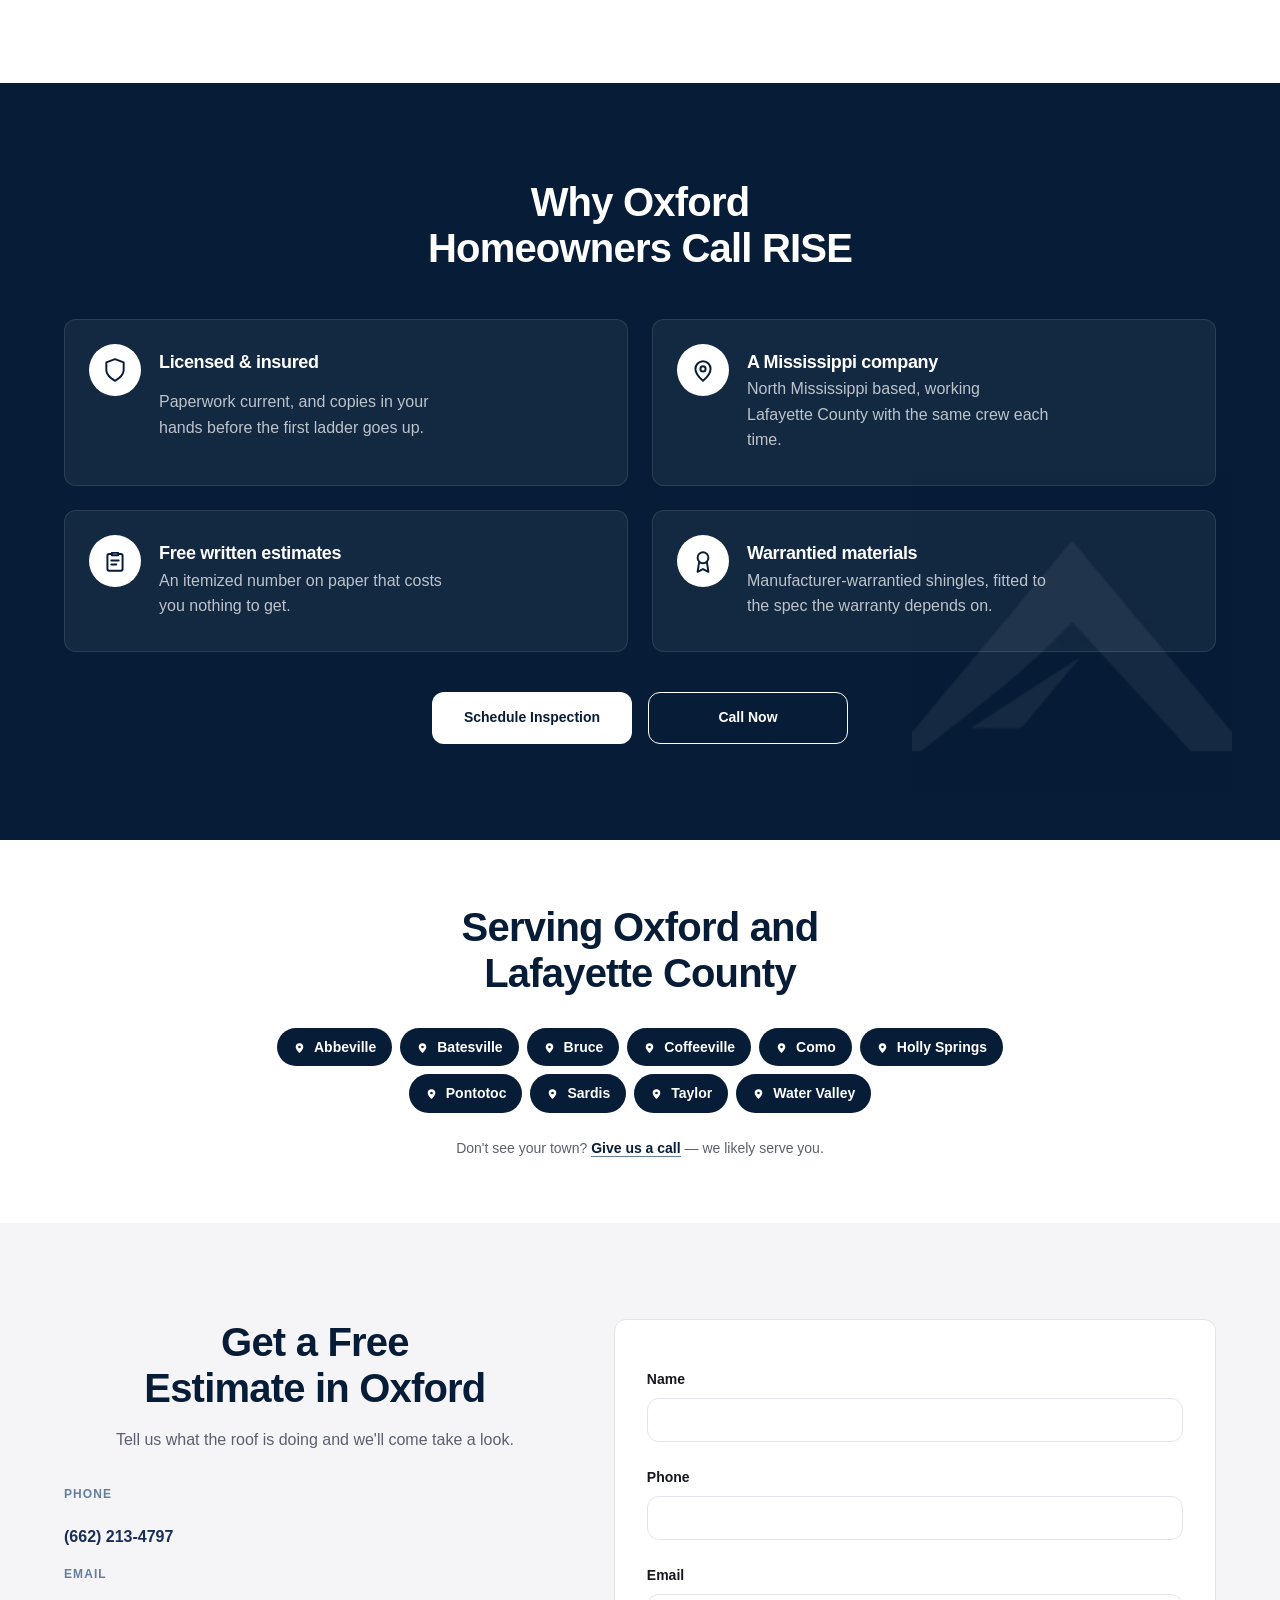
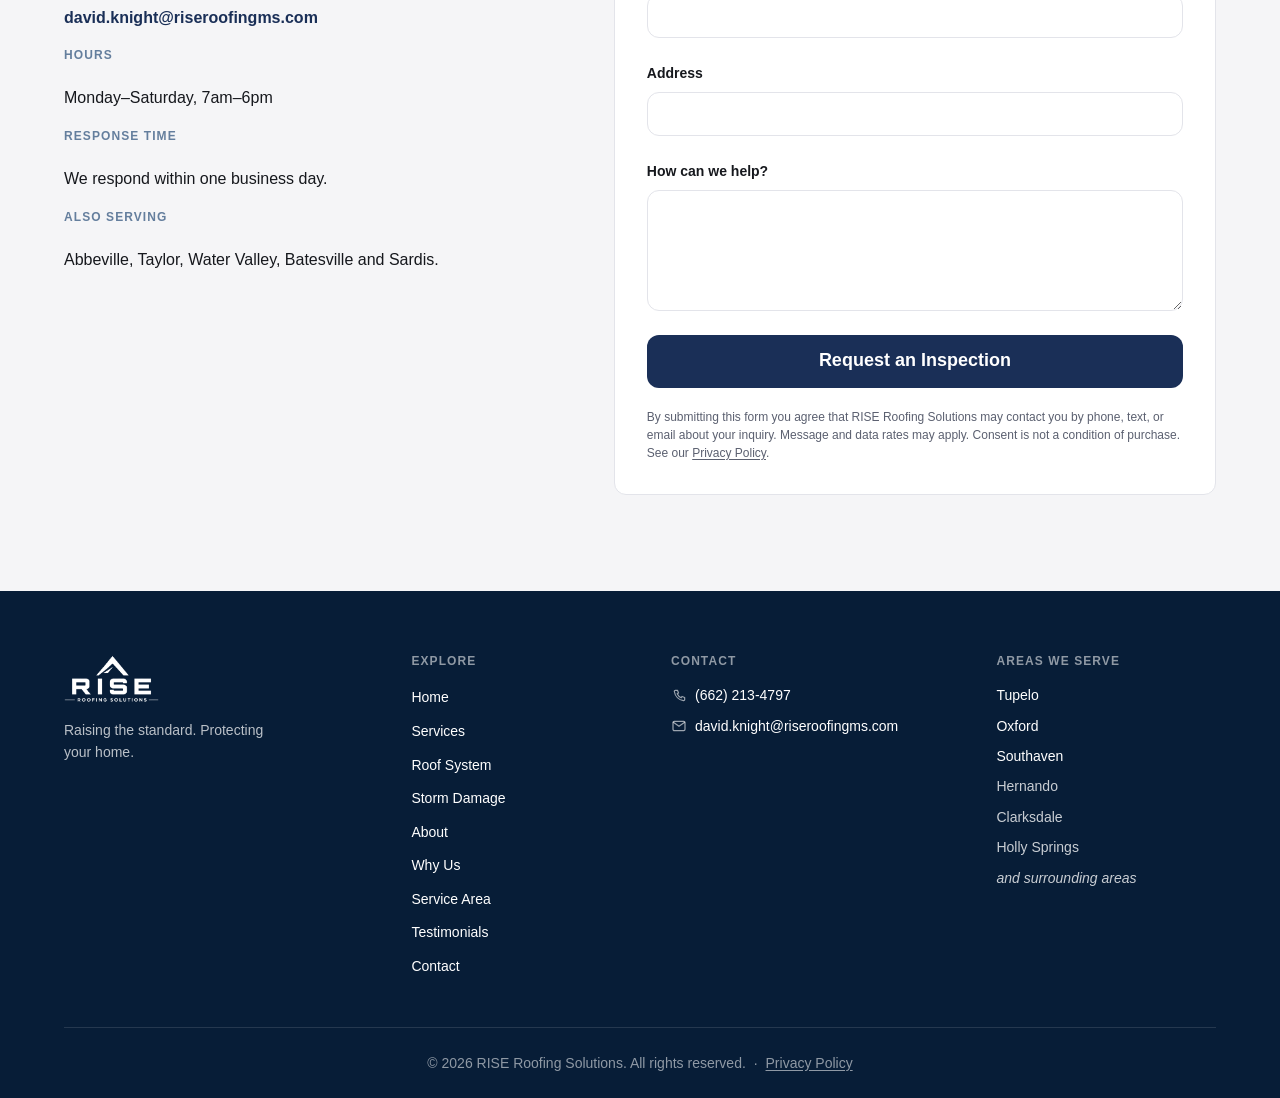
==== commit b226375f: "Move the nav breakpoint to 1024 and drop Home from the city/storm navs The 769-1023 band could never" ====
--- a/roofing-oxford-ms/index.html
+++ b/roofing-oxford-ms/index.html
@@ -107,7 +107,6 @@
       </button>
 
       <nav class="nav" id="site-nav">
-        <a href="/">Home</a>
         <a href="#services">Services</a>
         <a href="/roof-system">Roof System</a>
         <a href="/storm-damage/">Storm Damage</a>
--- a/styles.css
+++ b/styles.css
@@ -21,6 +21,9 @@
   --accent-deep: #2c5b8c;
 
   --color-surface: #f5f5f7;
+  /* The values band's own ground. Declared here with the other section colours
+     rather than inline on the rule. */
+  --color-values-bg: #ffffff;
   --color-border: #e3e4ea;
 
   /* One radius for every card, button, and input */
@@ -86,6 +89,11 @@
   --shadow-card-hover: 0 2px 4px rgba(16, 31, 61, 0.06),
     0 18px 32px rgba(16, 31, 61, 0.13);
   --shadow-overlay: 0 2px 20px rgba(0, 0, 0, 0.22);
+  /* Two layers, both tinted navy rather than black, and both wide relative to
+     their offset: a large soft pool plus a tighter contact shadow. A single
+     hard drop shadow reads as a sticker; this reads as weight. */
+  --shadow-lift: 0 28px 56px -28px rgba(7, 29, 55, 0.42),
+    0 10px 24px -16px rgba(7, 29, 55, 0.22);
 
   font-size: 16px;
 }
@@ -274,17 +282,21 @@
 /* Below 1100 the gap tightens further still. Measured: labels 625px, logo 79,
    CTA 189, two 16px flex gaps — at 18px between items the row needs 1051px
    against the 1052px available at 1100. */
-@media (min-width: 769px) and (max-width: 1099.98px) {
+@media (min-width: 1024px) and (max-width: 1099.98px) {
   .nav {
     gap: 18px;
   }
 }
 
-/* Below 1150 the CTA no longer clears the edge, so it drops out the way it
+/* Below 1180 the CTA no longer clears the edge, so it drops out the way it
    already does on mobile. The phone number and Contact both stay, and the hero
-   still carries the button. Threshold found by sweeping, not by arithmetic —
-   the calculated 1100 still overflowed at 1109. */
-@media (min-width: 769px) and (max-width: 1149.98px) {
+   still carries the button. Threshold found by sweeping, not by arithmetic.
+   1150 was too low even after the nav lost About and Testimonials: the row
+   needs 1109.6px, the container below 1200 gives vw - 48, so the two only
+   balance at 1157.6 and the button hung past the padding from 1150 to 1156.
+   1180 leaves 22.4px of slack, in line with the twenty-odd this file leaves
+   at its other thresholds. */
+@media (min-width: 1024px) and (max-width: 1179.98px) {
   /* Qualified with .site-header because .btn sets display:inline-flex further
      down the file — media queries add no specificity, so a bare .nav-cta here
      would lose on source order. */
@@ -296,19 +308,25 @@
 /* Contact duplicates the Schedule Inspection button beside it — same anchor,
    same destination — so the desktop nav drops it and keeps the button. The
    mobile menu has no header button, so it keeps the link. */
-@media (min-width: 769px) {
+@media (min-width: 1024px) {
   .nav-mobile-only {
     display: none;
   }
 }
 
-/* About and Testimonials drop out through this band — they are homepage-only
-   anchors and both are still in the footer. The ceiling sits at 920 rather
-   than 900 because the two of them reappearing is the tightest moment in the
-   nav: at 900 the container has not yet grown enough to seat them alongside
-   Roof System, leaving 3px of slack. Twenty more pixels of viewport is enough
-   to seat all seven comfortably. */
-@media (min-width: 769px) and (max-width: 919.98px) {
+/* About and Testimonials are out of the desktop bar at every width, not just
+   through a narrow band. With them in, the row needed 1279.9px against the
+   1152px content box of the 1200px container — 127.9px over, at every viewport
+   from 1150 up, because the container stops growing at 1200. A centred nowrap
+   flex row can only overflow at its end edge, so the bar kept its 24px of left
+   padding while the CTA hung past the right one and, below 1408, past the
+   window itself. Dropping these two reclaims 170.3px (39.8 + 82.5 of label
+   plus two 24px gaps) and the row fits with room to spare.
+
+   Both are homepage-only anchors and both remain in the footer and in the
+   mobile menu, so nothing becomes unreachable. No other page's nav carries
+   them — the city and storm pages lead with Home instead. */
+@media (min-width: 1024px) {
   .nav-secondary {
     display: none;
   }
@@ -621,78 +639,316 @@
 /* Sized by width, not height — the lockup is wider than it is tall and the
    width is what has to read. No background, border, padding or radius: the
    art carries its own transparency now. */
+/* Smaller than it was, and closer to what follows. The logo shared the panel
+   with four short values before; it now shares it with a headline, a lookup and
+   two buttons, and at 340px with 40px beneath it the buttons fell below the
+   fold. It is still the first thing seen — it no longer has to be the biggest
+   thing on the page. */
 .hero-logo {
   display: block;
-  width: 340px;
+  width: 240px;
   max-width: 100%;
   height: auto;
-  margin-bottom: 40px;
+  margin-bottom: var(--space-4);
 }
 
 /* Steps back from the logo rather than competing with it: smaller than the
    wordmark it sits under, and the tracking pulled in. */
-.hero-acronym {
+/* The hero headline. The h1 used to be visually-hidden above the section,
+   which left the logo as the largest thing on the page and "R.I.S.E." as the
+   first words read. */
+.hero-headline {
+  margin: 0 0 var(--space-2);
+  color: #fff;
+  font-size: var(--text-h1);
+  line-height: 1.12;
+  text-wrap: balance;
+}
+
+/* Tight to the headline it belongs to; the air in this panel is spent on the
+   lookup below, which is the action. */
+.hero-sub {
   margin: 0 0 var(--space-3);
+  max-width: 46ch;
+  color: rgba(255, 255, 255, 0.82);
+  font-size: var(--text-lg);
+  line-height: 1.5;
+}
+
+/* Two classes, not one. The element carries both .lookup-cta-form and
+   .hero-lookup; both are single-class selectors and .lookup-cta-form { margin:
+   0 } sits ~4,000 lines further down, so it won the tie on source order and
+   the separation below the field silently measured zero.
+
+   The lookup is the hero's primary action, so it is the biggest thing in the
+   panel after the headline — wider than the copy above it and with real air on
+   both sides, rather than a control tucked between two paragraphs. */
+.hero-panel .hero-lookup {
+  margin: 0 0 var(--space-5);
+  max-width: 600px;
+}
+
+/* The hero panel is pinned at z-index 1, which caps everything inside it —
+   .hero-panel and .hero-panel-inner both set position: relative; z-index: 1,
+   so the whole subtree sits at 1 in the root stacking context and no inner
+   z-index, however large, can reach past the sticky call bar at 30.
+
+   Lifted only while focus is inside the panel, which in practice means while
+   someone is using the lookup. At rest the panel drops back to 1 and the bar
+   sits above the hero as before. */
+.hero-panel:focus-within {
+  z-index: 40;
+}
+
+/* The dropdown's own z-index is not enough here.
+
+   .hero-anim animates transform with fill-mode: both, so the transform
+   persists after the animation ends — and a non-none transform creates a
+   stacking context. That traps the dropdown's z-index inside .hero-lookup,
+   where it can never rise above .hero-actions, a later sibling with a
+   stacking context of its own. The result was that the first suggestion was
+   covered by "or schedule an inspection" and the second by the sticky call
+   bar: tapping an address dialled the phone.
+
+   Raising the form itself lifts the whole context, dropdown included. Only
+   while focus is inside it, so the form does not paint over the sticky bar
+   as it scrolls past at rest. */
+.hero-panel .hero-lookup:focus-within {
+  position: relative;
+  z-index: 50;
+}
+
+/* The hero control is a white pill: a light surface with a navy submit button
+   inset at its right.
+
+   The outlined-on-navy variants all blended into the panel and read as a third
+   button rather than the primary action. White is what separates it.
+
+   Opaque, and that removes the contrast question entirely. The earlier white
+   pill was translucent and had to be bounded against the brightest video frame;
+   measuring since showed the bar sits wholly over the opaque navy panel at
+   every width from 768 to 1920, and an opaque surface makes even that
+   irrelevant. Navy typed text is 16.94:1 on white and 16.42:1 on the warm top
+   stop — fixed, with no frame or backdrop variable in it.
+
+   No backdrop-filter: there is nothing behind the pill to blur, so it would be
+   cost with no effect. That also means no @supports fallback is needed. */
+.hero-panel .hero-lookup .lookup-cta-field {
+  display: flex;
+  align-items: center;
+  gap: 0;
+  padding: 7px;
+  overflow: visible;
+  background: linear-gradient(180deg, #fffbf4 0%, var(--color-bg) 58%);
+  border: 1px solid transparent;
+  border-radius: var(--radius);
+  box-shadow: inset 0 1px 0 #fff,
+    0 4px 14px rgba(7, 29, 55, 0.34),
+    0 1px 3px rgba(7, 29, 55, 0.2);
+  transition: box-shadow var(--dur-fast) var(--ease-out),
+    border-color var(--dur-fast) var(--ease-out);
+}
+
+.hero-panel .hero-lookup .lookup-cta-field:focus-within {
+  border-color: var(--accent-light);
+  box-shadow: inset 0 1px 0 #fff,
+    0 8px 22px rgba(7, 29, 55, 0.4),
+    0 2px 6px rgba(7, 29, 55, 0.24),
+    0 0 0 4px rgba(157, 185, 220, 0.32);
+}
+
+.hero-field-icon {
+  display: flex;
+  align-items: center;
+  padding-left: 10px;
+  color: #5b6070;
+}
+
+.hero-field-icon svg {
+  width: 19px;
+  height: 19px;
+  fill: none;
+  stroke: currentColor;
+  stroke-width: 1.8;
+  stroke-linecap: round;
+  stroke-linejoin: round;
+}
+
+.hero-panel .hero-lookup .lookup-cta-field input {
+  flex: 1;
+  min-width: 0;
+  min-height: 52px;
+  padding: 0 10px;
+  font-size: var(--text-base);
+  text-overflow: ellipsis;
+  color: var(--color-navy);
+  background: transparent;
+  border: 0;
+}
+
+/* Darker than --color-text-muted, which is 6.27:1 on white — AA, not AAA. The
+   hint holds the same standard as the value someone types. */
+.hero-panel .hero-lookup .lookup-cta-field input::placeholder {
+  color: #3f4453;
+}
+
+.hero-panel .hero-lookup .lookup-cta-field input:focus {
+  outline: none;
+}
+
+/* The action, inset in the pill rather than being the pill's end. */
+.hero-field-go {
+  display: flex;
+  align-items: center;
+  gap: 8px;
+  flex: none;
+  min-height: 46px;
+  padding: 0 var(--space-2);
+  font: inherit;
+  font-size: var(--text-sm);
+  font-weight: 700;
   color: #fff;
-  font-size: var(--text-lg);
-  font-weight: 700;
-  letter-spacing: 0.02em;
-}
-
-.rise-values {
-  list-style: none;
-  margin: 0 0 var(--space-5);
-  padding: 0;
-  display: flex;
-  flex-direction: column;
-  gap: var(--space-2);
-}
-
-.rise-values li {
-  display: flex;
-  align-items: flex-start;
-  gap: 14px;
-}
-
-.rise-icon {
+  background: var(--color-primary);
+  border: 0;
+  border-radius: 9px;
+  cursor: pointer;
+  white-space: nowrap;
+  transition: background-color var(--dur-hover) var(--ease-out);
+}
+
+.hero-field-go:hover {
+  background: var(--color-primary-dark);
+}
+
+.hero-field-go:hover .hero-field-arrow {
+  transform: translateX(2px);
+}
+
+.hero-field-go:focus-visible {
+  outline: 2px solid var(--accent-light);
+  outline-offset: 2px;
+}
+
+.hero-field-arrow {
+  width: 17px;
+  height: 17px;
   flex: none;
-  width: 40px;
-  height: 40px;
-  border-radius: 50%;
-  background: #fff;
-  display: grid;
-  place-items: center;
-}
-
-.rise-icon svg {
-  width: 20px;
-  height: 20px;
   fill: none;
-  stroke: var(--color-navy);
+  stroke: currentColor;
   stroke-width: 2;
   stroke-linecap: round;
   stroke-linejoin: round;
+  transition: transform var(--dur-hover) var(--ease-out);
+}
+
+/* Below the buttons now, and smaller. It used to sit between the lookup and
+   the CTAs, splitting the two things a reader might act on with a line that is
+   neither. */
+.hero-lookup-note {
+  margin: var(--space-3) 0 0;
+  max-width: 46ch;
+  font-size: var(--text-xs);
+  line-height: 1.45;
+  color: rgba(255, 255, 255, 0.5);
+}
+
+.hero-lookup-note a {
+  color: var(--accent-light);
+}
+
+/* Light ground, not navy. On navy it butted straight against the navy hero
+   with no seam and read as part of it — the band needs to announce that the
+   hero has ended. Everything inside inverts to suit. */
+/* Extra top padding now that the visible heading is gone — without it the
+   letters sat tight under the section above with nothing introducing them.
+   The heading still exists for the outline, as a visually-hidden h2. */
+.values {
+  padding: var(--space-8) 0 var(--space-6);
+  background: var(--color-values-bg);
+  border-bottom: 1px solid var(--color-border);
+}
+
+/* 640px, not the 1200px container. The four letters have to sit close enough
+   together to be read as R.I.S.E. rather than as four unrelated initials —
+   that adjacency is the whole point of the band. */
+.values-inner {
+  max-width: 640px;
+}
+
+/* Four columns, no cards. The letter carries the weight, so the borders,
+   radius, fill and circle icons the cards needed are all gone. */
+.rise-values {
+  list-style: none;
+  margin: 0;
+  padding: 0;
+  display: grid;
+  grid-template-columns: repeat(4, minmax(0, 1fr));
+  gap: var(--space-4);
+}
+
+.rise-values li {
+  display: flex;
+  flex-direction: column;
+  align-items: center;
+  text-align: center;
+}
+
+/* The mask. Its height is what the letter is clipped against, so it is set at
+   every width — including under reduced motion, where only the overflow and
+   the transform are dropped. Leaving the height out there would change the
+   band's layout between the two modes. */
+.rise-letter-mask {
+  display: block;
+  height: 66px;
+}
+
+.rise-letter {
+  display: block;
+  font-size: 72px;
+  font-weight: 700;
+  letter-spacing: -0.02em;
+  /* Deliberately below the font-size, and below the 66px mask. A capital sits
+     low in its line box -- the box reserves room for descenders and accents
+     that R/I/S/E never use -- so at line-height 66px the glyph bottom fell
+     outside the mask and S, which overshoots the baseline, was clipped by
+     ~2px. Pulling the line box up 10px lifts the cap by half that and clears
+     the bottom edge. Measured against rendered ink via TextMetrics, not
+     derived from the font size. */
+  line-height: 56px;
+  color: var(--color-navy);
+}
+
+/* Fixed width, centred under the letter — a rule spanning the column read as a
+   divider between rows rather than as part of the letter above it. */
+.rise-rule {
+  display: block;
+  width: 52px;
+  height: 3px;
+  margin: 14px 0;
+  background: var(--accent-deep);
+  transform-origin: center;
 }
 
 .rise-text {
   display: block;
 }
 
-/* Tight line-height binds the title to its own description, so each value
-   reads as one unit rather than four evenly spaced lines. */
 .rise-name {
   display: block;
-  color: #fff;
-  font-size: 1.125rem;
-  font-weight: 700;
-  line-height: 1.2;
+  font-size: 16px;
+  font-weight: 500;
+  line-height: 1.25;
+  color: var(--color-navy);
 }
 
 .rise-desc {
   display: block;
-  color: rgba(255, 255, 255, 0.8);
-  font-size: 0.95rem;
-  line-height: 1.4;
+  margin-top: 4px;
+  font-size: 13px;
+  line-height: 1.45;
+  /* Two roughly even lines rather than a full line plus an orphan word. */
+  text-wrap: balance;
+  color: var(--color-text-muted);
 }
 
 /* The in-hero copy of the tagline is mobile only; the band below the hero
@@ -701,34 +957,65 @@
   display: none;
 }
 
-/* Full-width band closing the hero. A sibling of .hero rather than a row
-   inside it: as a grid row the hero's own navy painted 56px below the band on
-   mobile, because the panel overflowed its track upward. Outside the grid the
-   band is full-width by definition and nothing can paint beneath it. The two
-   hero columns are already equal height — both stretch to the grid row. */
-.hero-tagline-bar {
-  min-height: 60px;
+/* inline-block, not block: the two sentences sit on one line wherever there is
+   room and break as whole units when there is not. The in-hero copy uses block
+   for the same reason, but it is always two lines on a phone. */
+.hero-tagline span {
+  display: inline-block;
+}
+
+/* The tagline overlaid on the foot of the video, desktop only.
+
+   The scrim is load-bearing, not decoration. The footage changes brightness
+   frame to frame — pale sky in some, dark shingle in others — so white text
+   laid straight on it would be legible in one second of the loop and gone in
+   the next. The gradient reaches FULL navy well above the text, so the type
+   sits on an opaque surface and its contrast is a fixed property of the
+   design rather than something that depends on which frame is showing.
+
+   Left and right are flush with the video panel: .hero-overlay already
+   dissolves navy across the left 29% of this panel, so the scrim meets it in
+   the same colour and the existing seam treatment is unchanged. */
+.hero-tagline-scrim {
+  position: absolute;
+  right: 0;
+  bottom: 0;
+  left: 0;
+  z-index: 1;
   display: flex;
-  align-items: center;
-  justify-content: center;
-  padding: 12px 24px;
-  background: var(--color-bg);
-  /* Above the video's left-edge blend, which is painted by .hero-media and
-     would otherwise bleed over the band's top corner. */
-  position: relative;
-  z-index: 2;
+  align-items: flex-end;
+  min-height: 200px;
+  padding: 0 var(--space-6) var(--space-5);
+  background-image: linear-gradient(
+    to bottom,
+    rgba(7, 29, 55, 0) 0%,
+    rgba(7, 29, 55, 0.72) 42%,
+    var(--color-navy) 72%,
+    var(--color-navy) 100%
+  );
+  pointer-events: none;
 }
 
 .hero-tagline {
   margin: 0;
-  color: var(--color-navy);
-  font-size: 1rem;
+  color: #fff;
+  /* --text-xl. It was 1rem, which read as a caption; --text-h2 was the first
+     attempt and overshot badly — it is a clamp topping out at 40px, which put
+     the tagline at the same size as "Our Services" and had it spanning nearly
+     the full viewport.
+
+     The token ladder is 18 / 22 / 28-40, so xl is the only existing step in
+     between, and the only one that stays under the h1's 32px at every width.
+     A statement, not a headline. */
+  font-size: var(--text-xl);
   font-weight: 700;
   /* Set in sentence case in the markup so screen readers do not spell it out */
   text-transform: uppercase;
   letter-spacing: 0.08em;
   line-height: 1.35;
   text-align: center;
+  /* Balanced rather than ragged when it does take two lines. */
+  text-wrap: balance;
   text-wrap: balance;
 }
 
@@ -771,48 +1058,62 @@
 }
 
 /* Buttons have to invert to stay readable on the navy */
-.hero-actions .btn-primary {
-  background: #fff;
-  color: var(--color-navy);
-}
-
-.hero-actions .btn-primary:hover {
-  background: rgba(255, 255, 255, 0.88);
-}
-
-.hero-actions .btn-outline {
-  border: 1px solid #fff;
-  color: #fff;
-}
-
-.hero-actions .btn-outline:hover {
-  border-color: #fff;
-  color: #fff;
-}
-
-/* Left-aligned in the panel rather than centred on the page. Wraps rather than
-   squeezing: below roughly 1000px the 45% column is too narrow for both
-   buttons at their minimum, and a wrapped pair beats two cramped ones. */
+/* Secondary to the lookup. Two solid buttons at full size read as the main
+   action and pulled attention off the field above them. */
 .hero-actions {
   display: flex;
   align-items: center;
   flex-wrap: wrap;
-  gap: 16px;
+  gap: var(--space-3);
   margin: 0;
 }
 
-/* Shared basis and min-width keep the pair balanced — neither label makes its
-   button wider than the other. */
-.hero-actions .btn {
-  flex: 1 1 160px;
-  min-width: 160px;
-  max-width: 240px;
-  min-height: 52px;
-  /* .btn's own vertical padding pushes the box past the floor to 53px; the
-     button already centres its label, so the height comes from min-height
-     alone. */
-  padding-block: 0;
+/* Call Now stays a button — the phone is the higher-converting path for a
+   roofer — but outlined and smaller, so it ranks below the lookup and above
+   the text link beside it. */
+.btn-hero-call {
+  min-height: 44px;
+  padding: 10px 18px;
+  font-size: var(--text-sm);
+  background: transparent;
+  border: 1px solid rgba(255, 255, 255, 0.55);
+  color: #fff;
   white-space: nowrap;
+}
+
+.btn-hero-call:hover {
+  background: rgba(255, 255, 255, 0.1);
+  border-color: #fff;
+}
+
+/* An outlined button matching Call, not a text link.
+
+   This reverses the earlier demotion to a link, which existed so the lookup
+   would dominate. The white pill above does that job now on its own — these
+   two are matched to each other and clearly subordinate to it, rather than one
+   being subordinate to the other. */
+.hero-secondary-link {
+  display: inline-flex;
+  align-items: center;
+  justify-content: center;
+  min-height: 44px;
+  padding: 10px 18px;
+  font-size: var(--text-sm);
+  font-weight: 600;
+  color: #fff;
+  background: transparent;
+  border: 1px solid rgba(255, 255, 255, 0.55);
+  border-radius: var(--radius);
+  text-decoration: none;
+  white-space: nowrap;
+  transition: background-color var(--dur-hover) var(--ease-out),
+    border-color var(--dur-hover) var(--ease-out);
+}
+
+.hero-secondary-link:hover {
+  background: rgba(255, 255, 255, 0.1);
+  border-color: #fff;
+  color: #fff;
 }
 
 /* Sections — one consistent rhythm */
@@ -3529,9 +3830,17 @@
 
 /* Responsive
    ---------------------------------------------------------------------------
-   768px is the nav breakpoint: below it the links collapse into a hamburger
-   panel and the phone number becomes the primary action. */
-@media (max-width: 768px) {
+   1024px is the nav breakpoint: below it the links collapse into a hamburger
+   panel. It sits here rather than at 768 because the desktop row cannot be
+   made to fit the band beneath it — at 769px the nav needs 868.4px against
+   721px of container, and no amount of trimming closes a 147px gap. The panel
+   already holds every link comfortably, so the whole band goes to it.
+
+   Only the header lives in this query. The rest of the mobile layout — the
+   footer, the founder block, the section rhythm — stays at 768 in the block
+   below, because a tablet at 900px wants the desktop page with a hamburger,
+   not a phone layout stretched wide. */
+@media (max-width: 1023.98px) {
   /* Collapsed nav panel. margin-left:auto pushes it to the right edge now that
      the phone number no longer sits between it and the logo. */
   .nav-toggle {
@@ -3687,11 +3996,19 @@
   }
 
   /* The sticky call bar is on screen at all times, so a second phone number in
-     the header bar is redundant. It stays inside the menu. */
+  /* No sticky call bar above 768, so the number rides in the header bar
+     through this band. The 768 block below hides it again, where the bar
+     takes over.
+
+     order matters: .logo is order 1 and .nav-toggle order 2, so leaving this
+     at the initial 0 put the phone number to the LEFT of the logo. Matching
+     the logo's order sits it just after, since source order breaks the tie,
+     and the toggle's margin-left:auto still holds the hamburger at the far
+     edge. */
   .header-phone {
-    display: none;
-  }
-
+    display: flex;
+    order: 1;
+  }
   .nav-cta {
     display: none;
   }
@@ -3699,6 +4016,21 @@
   /* Shown in the menu now that the header bar no longer carries it */
   .nav .nav-phone {
     display: flex;
+  }
+
+}
+
+/* Responsive
+   ---------------------------------------------------------------------------
+   768px and below is the phone layout proper. The nav has already collapsed
+   by here — see the block above. */
+@media (max-width: 768px) {
+  /* The sticky call bar is on screen at all times below 768, so a second
+     phone number in the header bar is redundant. This overrides the
+     display:flex set in the block above, which covers 769-1023 where there
+     is no bar. */
+  .header-phone {
+    display: none;
   }
 
   /* Roughly half the desktop rhythm (96px → 48px) */
@@ -4110,7 +4442,9 @@
 
   /* The band belongs to desktop; on a phone the tagline sits inside the hero
      instead, so there is no white block between the hero and the service line. */
-  .hero-tagline-bar {
+  /* The in-panel copy takes over here; the overlay is desktop only, and the
+     video is not even loaded at this width. */
+  .hero-tagline-scrim {
     display: none;
   }
 
@@ -4132,75 +4466,54 @@
     display: block;
   }
 
-  /* Four tiles rather than a list: the names alone carry the acronym on a
-     phone, and dropping the descriptions is what makes the 2x2 fit without
-     the hero running long. */
+  /* 2x2. Four columns do not fit at 390px, and the values are a band of their
+     own now rather than four rows inside the hero. */
   .rise-values {
-    display: grid;
     grid-template-columns: 1fr 1fr;
     gap: 10px;
-    margin-bottom: var(--space-4);
-  }
-
-  .rise-values li {
-    flex-direction: column;
-    align-items: center;
-    text-align: center;
-    gap: 8px;
-    background: rgba(255, 255, 255, 0.05);
-    border-radius: 12px;
-    /* Vertical padding down another third; the sides keep their 16px */
-    padding: 8px 16px;
-  }
-
+    margin-bottom: 0;
+  }
+
+  /* Alignment is inherited from the desktop rule, not restated. These used to
+     force flex-start/left for the card layout; leaving them in kept the
+     columns left-aligned on phones while desktop centred, which is exactly the
+     kind of stale override that survives a rebuild unnoticed. */
+
+  /* Both the mask height and the line-height scale with the letter — 66/72 and
+     56/72 of 56px, rounded — so the glyph sits in the same place relative to
+     the clip as it does on desktop. */
+  .rise-letter {
+    font-size: 56px;
+    line-height: 44px;
+  }
+
+  .rise-letter-mask {
+    height: 51px;
+  }
+
+  .rise-rule {
+    margin: 10px 0;
+  }
+
+  /* Shown again. They were hidden to stop the hero running long, and the
+     values are not in the hero any more — without them the band is four
+     abstract nouns. */
   .rise-desc {
-    display: none;
-  }
-
-  /* Soft halo rather than a hard ring — it separates the white disc from the
-     card behind it without drawing a second edge. */
-  .rise-icon {
-    box-shadow: 0 0 14px 2px rgba(255, 255, 255, 0.1);
-  }
-
-  /* display:none, not visibility or opacity — the element leaves the flow
-     entirely and its box collapses, so no space is left behind. The element
-     itself stays in the markup because the same node renders the heading on
-     desktop, which is to be left alone. */
-  .hero-acronym {
-    display: none;
-  }
-
-  /* 14px is the floor. The line is allowed to wrap to two rather than shrink
-     past it, so the band grows instead of the type getting smaller. */
-  .hero-tagline {
-    font-size: 0.875rem;
-    letter-spacing: 0.06em;
-  }
-
-  .hero-tagline-bar {
-    padding: 12px 16px;
-  }
-
-  /* Only one button remains here, so the column and gap just make it span the
-     panel. Call Now is dropped — the sticky bar carries the same action, in
-     view at all times. Scoped to .hero-actions so the city pages' own
-     Call Now button in .city-cta-actions is untouched. */
-  .hero-actions .btn-outline {
-    display: none;
-  }
-
+    font-size: 0.8125rem;
+  }
+
+  /* Only the text link remains here — see the .btn-hero-call rule keyed to the
+     sticky bar's own breakpoint below. */
   .hero-actions {
     flex-direction: column;
     align-items: stretch;
-    gap: 12px;
-  }
-
-  .hero-actions .btn {
-    flex: none;
-    width: 100%;
-    min-width: 0;
-    max-width: none;
+    gap: var(--space-2);
+  }
+
+  .hero-secondary-link {
+    text-align: center;
+    /* 44px of tap target without 44px of visible chrome. */
+    padding: 11px 0;
   }
 
   .btn {
@@ -4703,6 +5016,36 @@
   color: var(--color-text-muted);
 }
 
+/* Currency, stated in the panel rather than only in the small print under the
+   search box. A homeowner who watched a storm come over last night and finds an
+   empty map has to be told the archive does not reach that far yet — otherwise
+   the absence reads as an answer, which is the one thing this page must never
+   let happen.
+
+   Weighted like a notice, not like a footnote: its own surface, an accent rule
+   down the leading edge, and the lead line at full text colour. */
+.sh-freshness {
+  margin-top: var(--space-3);
+  padding: var(--space-2) var(--space-3);
+  background: var(--color-surface);
+  border-left: 3px solid var(--accent-deep);
+  border-radius: 0 var(--radius) var(--radius) 0;
+}
+
+.sh-freshness-lead {
+  margin: 0 0 var(--space-1);
+  font-size: var(--text-sm);
+  font-weight: 700;
+  color: var(--color-navy);
+}
+
+.sh-freshness-detail {
+  margin: 0;
+  font-size: var(--text-sm);
+  line-height: 1.5;
+  color: var(--color-text-muted);
+}
+
 .sh-panel-cta {
   margin-top: auto;
   padding-top: var(--space-4);
@@ -4762,73 +5105,187 @@
    rhythm is the storm page's two values — --space-2 inside a group, --space-6
    between them — so the block reads the same wherever it lands.
 
-   Surface tone rather than navy: it sits directly under a dark hero on every
-   page that carries it, and navy-on-navy would have swallowed it. */
+   Navy, not surface grey. Every other band on these pages is white or grey, so
+   the one thing on the site nobody else offers was reading as another form
+   section. The brand navy is already the header and the footer, so this is the
+   site's own colour doing the work rather than a new accent. */
+/* The section is only a wrapper now — the navy belongs to the card inside it.
+
+   Full-bleed navy read as another site section, and on four of the five pages
+   it butted straight against a navy hero or tagline bar so the darks stacked
+   into one region. Insetting it puts page background on all four sides, which
+   is what separates it from whatever sits above without needing a hairline to
+   fake an edge. */
 .lookup-cta {
-  background: var(--color-surface);
-  /* On the homepage .service-line sits directly beneath and carries the same
-     surface tone, so without an edge the two ran together into one grey mass.
-     Same border idiom .service-line already uses on its own bottom. */
-  border-bottom: 1px solid var(--color-border);
-  padding: var(--space-section) 0;
-}
-
+  padding: var(--space-8) 0;
+}
+
+/* The card. A contained navy panel reads as a feature; a full-width navy band
+   reads as another section, which is what it was doing.
+
+   --space-6 inside, against the --space-8 the section puts outside it: the
+   navy is now only as tall as the content needs, rather than 64px of empty
+   dark above the heading and below the disclosure line. */
 .lookup-cta-inner {
-  max-width: 720px;
+  max-width: 780px;
+  padding: var(--space-6);
+  /* Both stops are existing brand navies — --color-primary-dark is the lighter
+     one already used for button hovers — so the gradient can only ever move
+     within the navy the site already owns. Off-axis angle so the light falls
+     across a corner rather than reading as a horizontal band. */
+  background: linear-gradient(152deg, var(--color-primary-dark) 0%, var(--color-navy) 62%);
+  border-radius: var(--radius);
+  /* The 1px inner highlight along the top edge, over the lift.
+
+     A gradient border and a wide ambient glow were tried here and removed.
+     Once a stale-stylesheet bug was fixed and they were genuinely rendering,
+     neither was visible at any strength that still read as restrained — the
+     edge because a 1px line at low alpha disappears against the card's own
+     navy, the glow because a low-opacity navy halo on white is close to
+     nothing. Left out rather than left in at values that do nothing. */
+  box-shadow: inset 0 1px 0 rgba(255, 255, 255, 0.07), var(--shadow-lift);
   text-align: center;
 }
 
 .lookup-cta h2 {
   margin: 0 0 var(--space-2);
+  color: #fff;
 }
 
 .lookup-cta-lead {
   margin: 0 0 var(--space-6);
-  color: var(--color-text-muted);
+  color: rgba(255, 255, 255, 0.78);
 }
 
 .lookup-cta-form {
+  margin: 0;
+}
+
+/* One control. The white surface belongs to the wrapper, the input is
+   transparent inside it, and the button sits in the padding at its right
+   edge. */
+.lookup-cta-field {
+  /* Anchors the suggestion list, which is absolutely positioned against it. */
+  position: relative;
   display: flex;
-  gap: var(--space-2);
-}
-
-.lookup-cta-form input {
+  align-items: center;
+  gap: var(--space-1);
+  padding: 6px;
+  /* A very shallow vertical gradient: a barely-warm white at the top falling
+     to pure white by 58%. Enough to read as a surface catching light from
+     above rather than a flat rectangle, far too little to stop reading as
+     white. Both stops are effectively white, so navy input text keeps the same
+     contrast it had against the flat fill. */
+  background: linear-gradient(180deg, #fffbf4 0%, var(--color-bg) 58%);
+  border: 1px solid transparent;
+  border-radius: var(--radius);
+  /* Resting: a 1px pure-white line along the top edge — crisp against the warm
+     tint just beneath it, which is what makes the edge read — over a deepened
+     navy-tinted shadow, each layer wider than its own offset. */
+  box-shadow: inset 0 1px 0 #fff,
+    0 4px 14px rgba(7, 29, 55, 0.34),
+    0 1px 3px rgba(7, 29, 55, 0.2);
+  transition: border-color var(--dur-fast) var(--ease-out),
+    box-shadow var(--dur-fast) var(--ease-out);
+}
+
+/* The dropdown spans the pill's outer edge, not its padding box. On this block
+   the 1px border sits on the wrapper the list is positioned against, so left:0
+   lands inside it and the menu came out 2px narrower than the control above.
+   The storm page puts its border on the input inside an unbordered .sh-combo,
+   where left:0 is already flush — so this is a structural correction for one
+   layout, not a second visual treatment. Two classes, because .sh-suggest is a
+   single class further down the file. */
+.lookup-cta-field .lookup-cta-suggest {
+  left: -1px;
+  right: -1px;
+}
+
+/* :focus-within, so the whole control lights up when the field inside it is
+   focused — the input has no border of its own to show a state on. */
+/* Focus lifts it: the same shadow, grown rather than swapped, with the accent
+   ring composited on top. Replacing the stack instead of extending it would
+   drop the pill flat onto the card at the exact moment it gains focus. The
+   transition on box-shadow above carries all of it. */
+.lookup-cta-field:focus-within {
+  border-color: var(--accent-light);
+  box-shadow: inset 0 1px 0 #fff,
+    0 8px 22px rgba(7, 29, 55, 0.4),
+    0 2px 6px rgba(7, 29, 55, 0.24),
+    0 0 0 4px rgba(157, 185, 220, 0.32);
+}
+
+.lookup-cta-field input {
   flex: 1;
   min-width: 0;
-  min-height: 52px;
-  padding: 0 16px;
+  /* Taller than the button, so the field reads as the surface and the button
+     as the thing sitting on it. */
+  min-height: 58px;
+  padding: 0 var(--space-2);
   font: inherit;
   color: var(--color-navy);
-  background: var(--color-bg);
-  border: 1px solid var(--color-border);
-  border-radius: var(--radius);
-}
-
-.lookup-cta-form input:focus-visible {
-  outline: 2px solid var(--accent-deep);
-  outline-offset: 1px;
-}
-
-.lookup-cta-form .btn {
+  background: transparent;
+  border: 0;
+}
+
+.lookup-cta-field input::placeholder {
+  color: var(--color-text-muted);
+}
+
+/* The wrapper owns the focus ring, so the input showing its own would draw a
+   second box inside the first. */
+.lookup-cta-field input:focus {
+  outline: none;
+}
+
+.lookup-cta-field .btn {
   flex: none;
+  min-height: 46px;
 }
 
 .lookup-cta-note {
   margin: var(--space-2) 0 0;
   font-size: var(--text-sm);
-  color: var(--color-text-muted);
-}
-
+  color: rgba(255, 255, 255, 0.62);
+}
+
+.lookup-cta-note a {
+  color: var(--accent-light);
+}
+
+/* The dropdown reuses .sh-suggest wholesale — same markup, same classes, same
+   styling as the storm page. It only needs adjusting for where it lands: there
+   the list is navy against a white page, here it is navy against a navy card,
+   so the 12% white border disappears. A brighter edge and a wider offset give
+   it back its own outline. */
 @media (max-width: 640px) {
-  /* Stacked, the field and the button stop being a row and become two
-     controls, so the button takes the full width like every other primary
-     action on a phone. */
-  .lookup-cta-form {
+  /* Stacked, the two stop being one control: the button becomes a full-width
+     primary action like every other one on a phone, and the field gets its own
+     edge back now that it is no longer the container. */
+  .lookup-cta-field {
     flex-direction: column;
-  }
-
-  .lookup-cta-form .btn {
+    align-items: stretch;
+    gap: var(--space-2);
+    padding: var(--space-2);
+  }
+
+  .lookup-cta-field input {
+    min-height: 52px;
+    padding: 0 var(--space-1);
+    border-bottom: 1px solid var(--color-border);
+  }
+
+  .lookup-cta-field .btn {
     width: 100%;
+  }
+}
+
+/* The base .btn already lists transform in its transition and nothing on the
+   site uses it, so the lift is new behaviour rather than a new pattern — it is
+   scoped here and guarded, not applied site-wide. */
+@media (prefers-reduced-motion: no-preference) {
+  .lookup-cta .btn:hover {
+    transform: translateY(-1px);
   }
 }
 
@@ -4910,6 +5367,316 @@
   color: var(--color-text-muted);
 }
 
+/* The collapsed intro bar. Display:none at every width — the mobile
+   breakpoint is the only thing that turns it on, so desktop cannot show it
+   however .sh-has-results is set. */
+.sh-collapsed {
+  display: none;
+}
+
+/* The hero's Call button, dropped wherever the sticky call bar is showing —
+   the bar is fixed to the bottom of the viewport with the same number, so the
+   two are the same action twice on one screen, and the hero is where the
+   vertical space above the fold matters most.
+
+   Keyed to max-width: 768px deliberately, matching the sticky bar's own query
+   rather than the 767.98px the rest of the hero's mobile rules use. Those two
+   are not the same: at exactly 768px — iPad portrait — the bar is showing and
+   a rule at 767.98 would not have applied, leaving both on screen. That is the
+   one viewport where this change had to work and would silently have failed.
+
+   Desktop keeps the button; there is no sticky bar above 768. */
+@media (max-width: 768px) {
+  .btn-hero-call {
+    display: none;
+  }
+}
+
+/* The hero bar stacks below 1200px, not just on phones.
+
+   The hero panel is 45% of the viewport less 112px of padding, so the bar is
+   389px at a 1113px viewport and 293px at 900px. Side by side that leaves the
+   input 84-180px of content width against the 182px "Enter your home address"
+   needs, and it clipped mid-word. Stacked, the input gets the bar's full
+   width at every size.
+
+   It stays one bar rather than splitting into a field and a button: the
+   trailing segment goes full width with its divider moved to the top edge. */
+@media (max-width: 1199.98px) {
+  .hero-panel .hero-lookup .lookup-cta-field {
+    flex-direction: column;
+    align-items: stretch;
+    padding: 7px;
+    position: relative;
+  }
+
+  .hero-panel .hero-lookup .lookup-cta-field input {
+    min-height: 48px;
+    padding-left: 32px;
+  }
+
+  .hero-field-go {
+    width: 100%;
+    min-height: 48px;
+    justify-content: center;
+  }
+
+  /* Sits on the input's row rather than becoming a row of its own. */
+  .hero-field-icon {
+    position: absolute;
+    top: 7px;
+    left: 7px;
+    height: 48px;
+  }
+}
+
+/* The values band's three-beat reveal.
+
+   It rides the existing observer rather than adding a parallel one: the <li>
+   carries .reveal, so script.js groups the four columns and toggles .in-view on
+   each exactly as before. The column is only the carrier — its three children
+   stage off its .in-view.
+
+   That indirection is necessary rather than stylistic: script.js assigns delay
+   by sibling index within a parent, so three beats inside one column would all
+   inherit that column's delay and every column would fire identically. The
+   per-column offsets are declared here with :nth-child instead.
+
+   BOTH the mask's overflow and the letter's transform sit inside
+   prefers-reduced-motion: no-preference, deliberately. Gating only the
+   transform would leave a reduced-motion visitor with a clipping mask over a
+   letter that never moves — a permanently cropped R. Gating both means the
+   letter is simply an unclipped letter there. Everything is also behind .js,
+   so a scripting failure leaves nothing hidden either. */
+@media (prefers-reduced-motion: no-preference) {
+  /* The column must not inherit .reveal's own fade — it would move the whole
+     stack as one block and there would be no beats. Two classes plus a type
+     selector, so this outranks `.js .reveal`. */
+  .js .rise-values li.reveal {
+    opacity: 1;
+    transform: none;
+    transition: none;
+  }
+
+  /* The clip. Without this the letter's translateY is just a letter sliding
+     over its neighbours. */
+  .js .rise-letter-mask {
+    overflow: hidden;
+  }
+
+  /* No opacity on the letter — the mask does the reveal, so it rises out of a
+     hard edge rather than fading through one. */
+  .js .rise-values li .rise-letter {
+    transform: translateY(100%);
+    transition: transform 600ms cubic-bezier(0.16, 1, 0.3, 1);
+  }
+
+  .js .rise-values li .rise-text {
+    opacity: 0;
+    transform: translateY(18px);
+    transition: opacity 450ms var(--ease-out), transform 450ms var(--ease-out);
+  }
+
+  .js .rise-values li .rise-rule {
+    transform: scaleX(0);
+    transition: transform 500ms var(--ease-out);
+  }
+
+  .js .rise-values li.in-view .rise-letter {
+    transform: translateY(0);
+  }
+
+  .js .rise-values li.in-view .rise-text {
+    opacity: 1;
+    transform: translateY(0);
+  }
+
+  .js .rise-values li.in-view .rise-rule {
+    transform: scaleX(1);
+  }
+
+  /* letter at the column delay, rule +300ms, text +400ms */
+  .rise-values li:nth-child(1) .rise-letter { transition-delay: 0ms; }
+  .rise-values li:nth-child(1) .rise-rule   { transition-delay: 300ms; }
+  .rise-values li:nth-child(1) .rise-text   { transition-delay: 400ms; }
+
+  .rise-values li:nth-child(2) .rise-letter { transition-delay: 80ms; }
+  .rise-values li:nth-child(2) .rise-rule   { transition-delay: 380ms; }
+  .rise-values li:nth-child(2) .rise-text   { transition-delay: 480ms; }
+
+  .rise-values li:nth-child(3) .rise-letter { transition-delay: 160ms; }
+  .rise-values li:nth-child(3) .rise-rule   { transition-delay: 460ms; }
+  .rise-values li:nth-child(3) .rise-text   { transition-delay: 560ms; }
+
+  .rise-values li:nth-child(4) .rise-letter { transition-delay: 240ms; }
+  .rise-values li:nth-child(4) .rise-rule   { transition-delay: 540ms; }
+  .rise-values li:nth-child(4) .rise-text   { transition-delay: 640ms; }
+}
+
+/* Storm history at phone widths.
+   -------------------------------------------------------------------------
+   Everything here is furniture sitting ON the map, and at 390px the map is
+   only ~350px wide — so controls sized for a desktop pane were eating the
+   thing they annotate. Measured before: the legend covered 25.7% of the map
+   and sat on top of the Mapbox logo.
+
+   Desktop is untouched; this is all inside the breakpoint. */
+@media (max-width: 767.98px) {
+  /* Chips: same shape, roughly two-thirds the size. 32px keeps a usable tap
+     target while giving the map back ~8px of height and a lot of width. */
+  .sh-chips {
+    gap: 5px;
+  }
+
+  .sh-chip {
+    min-height: 32px;
+    gap: 5px;
+    padding: 5px 9px;
+    font-size: 11px;
+  }
+
+  .sh-dot {
+    width: 7px;
+    height: 7px;
+  }
+
+  /* Legend, shrunk hard rather than hidden or moved — option (a). A homeowner
+     needs the colour ramp beside the colours, not underneath the map where it
+     is read separately from the thing it explains. */
+  .sh-legend {
+    /* Clears the Mapbox logo, which sits bottom-left in this corner. The
+       attribution is a licensing requirement, so the legend moves rather than
+       the attribution. */
+    bottom: 30px;
+    left: 10px;
+    padding: 7px 9px;
+    border-radius: 9px;
+  }
+
+  .sh-legend h2 {
+    margin: 0 0 5px;
+    font-size: 9px;
+    letter-spacing: 0.08em;
+  }
+
+  .sh-legend-row {
+    gap: 6px;
+    margin-bottom: 4px;
+    font-size: 9px;
+  }
+
+  .sh-swatch {
+    width: 30px;
+    height: 7px;
+  }
+
+  /* The note is dropped, not shrunk. It reads "Hail radar-estimated · wind NWS
+     reports", which is the same claim the disclaimer under the map makes at
+     length — and it was the widest line in the box, driving the legend to 57%
+     of the map's width on its own. */
+  .sh-legend-note {
+    display: none;
+  }
+
+  /* Shorter map. The panel is the answer and the map illustrates it, so the
+     top of the panel should be reachable without the map having to be scrolled
+     past first. */
+  .sh-mapwrap {
+    min-height: 250px;
+  }
+
+  /* The currency line sat --space-6 clear of the map on a screen with no room
+     to spare. Tightened to the group value, since the line and the map it
+     describes belong together. */
+  .sh-workspace {
+    gap: var(--space-4);
+  }
+
+  /* The 48px under the search block was the actual gap above the map — not the
+     workspace gap, which is why shrinking that alone did nothing. */
+  .sh-lookup {
+    margin-bottom: var(--space-3);
+  }
+
+  .sh-intro {
+    padding-bottom: var(--space-4);
+  }
+
+  /* The address wrapped to two lines at 18px and pushed the first result down
+     with it. */
+  .sh-panel-head h2 {
+    font-size: var(--text-base);
+    line-height: 1.3;
+  }
+
+  .sh-panel {
+    padding: var(--space-3);
+  }
+
+  /* ---- collapsed intro, after a successful lookup ---------------------- */
+
+  /* The heading, the lead and the search block are instructions already
+     followed. On a 390px screen they were 520px of the 947px standing between
+     the reader and the answer. */
+  .sh-has-results .sh-intro h1,
+  .sh-has-results .sh-lead,
+  .sh-has-results .sh-lookup-row,
+  .sh-has-results .sh-consent,
+  .sh-has-results .sh-currency {
+    display: none;
+  }
+
+  /* The intro's top padding exists to clear the fixed header, so it stays —
+     only the space that belonged to the hidden copy goes. */
+  .sh-has-results .sh-intro {
+    padding-bottom: 0;
+  }
+
+  .sh-has-results .sh-lookup {
+    margin-bottom: var(--space-3);
+  }
+
+  .sh-has-results .sh-collapsed {
+    display: flex;
+    align-items: center;
+    gap: var(--space-2);
+    padding: var(--space-1) var(--space-2);
+    background: var(--color-surface);
+    border: 1px solid var(--color-border);
+    border-radius: var(--radius);
+    text-align: left;
+  }
+
+  .sh-collapsed-address {
+    flex: 1;
+    min-width: 0;
+    margin: 0;
+    font-size: var(--text-sm);
+    font-weight: 600;
+    color: var(--color-navy);
+    /* One line, whatever the geocoder returns — a wrapped address here would
+       rebuild the block this replaces. */
+    white-space: nowrap;
+    overflow: hidden;
+    text-overflow: ellipsis;
+  }
+
+  .sh-collapsed-change {
+    flex: none;
+    /* 44px of tap target without 44px of visible chrome. */
+    min-height: 44px;
+    padding: 0 var(--space-1);
+    font: inherit;
+    font-size: var(--text-sm);
+    font-weight: 700;
+    color: var(--accent-deep);
+    background: none;
+    border: 0;
+    cursor: pointer;
+    text-decoration: underline;
+  }
+}
+
 /* Address autocomplete
    ------------------------------------------------------------------------- */
 .sh-combo {
@@ -4924,17 +5691,31 @@
 
 .sh-suggest {
   position: absolute;
-  z-index: 20;
+  /* Above the sticky call bar, which is fixed at z-index 30. At 20 the bar
+     painted over the lower suggestions, so tapping one dialled the phone
+     instead of choosing an address. */
+  z-index: 40;
   top: calc(100% + 6px);
   left: 0;
   right: 0;
   margin: 0;
   padding: 6px;
   list-style: none;
-  background: var(--color-navy);
-  border: 1px solid rgba(255, 255, 255, 0.12);
+  /* White, on both grounds. It was navy, which on the lookup card meant navy
+     on navy — the menu read as part of the card rather than as something that
+     had appeared. White also pairs it with the white field directly above, so
+     the two read as one control.
+
+     On the storm page this is white on a white section, which is why the
+     border and the shadow are doing real work rather than decorating: they are
+     the only things separating the surface from the page. */
+  background: var(--color-bg);
+  border: 1px solid var(--color-border);
   border-radius: var(--radius);
-  box-shadow: var(--shadow-overlay);
+  /* Stronger than --shadow-overlay, and navy-tinted: it has to lift off a
+     dark card as convincingly as off a white page. */
+  box-shadow: 0 14px 32px -10px rgba(7, 29, 55, 0.45),
+    0 2px 8px rgba(7, 29, 55, 0.18);
   max-height: 320px;
   overflow-y: auto;
 }
@@ -4950,19 +5731,26 @@
   align-content: center;
 }
 
+/* is-active is the keyboard state — the list items are never focused
+   themselves, the input keeps focus and points at one through
+   aria-activedescendant — so it has to carry the same weight as hover or
+   arrowing through the list is invisible. */
 .sh-suggestion.is-active,
 .sh-suggestion:hover {
-  background: rgba(157, 185, 220, 0.16);
+  background: rgba(44, 91, 140, 0.1);
+  /* A leading edge as well as a fill: on a pale tint alone the active row is
+     easy to lose while scanning. */
+  box-shadow: inset 2px 0 0 var(--accent-deep);
 }
 
 .sh-suggestion-name {
-  color: #fff;
+  color: var(--color-navy);
   font-weight: 600;
   font-size: var(--text-sm);
 }
 
 .sh-suggestion-context {
-  color: var(--accent-light);
+  color: var(--color-text-muted);
   font-size: var(--text-xs);
 }
 
@@ -4975,23 +5763,3 @@
 }
 
 /* Results panel sections */
-.sh-section {
-  margin: var(--space-3) 0 var(--space-1);
-  font-size: var(--text-xs);
-  letter-spacing: 0.08em;
-  text-transform: uppercase;
-  font-weight: 700;
-  color: var(--color-text-muted);
-}
-
-.sh-events li:first-child .sh-section,
-.sh-events > .sh-section:first-child {
-  margin-top: 0;
-}
-
-.sh-section-empty {
-  margin: 0 0 var(--space-2);
-  padding: 0 var(--space-2);
-  font-size: var(--text-sm);
-  color: var(--color-text-muted);
-}
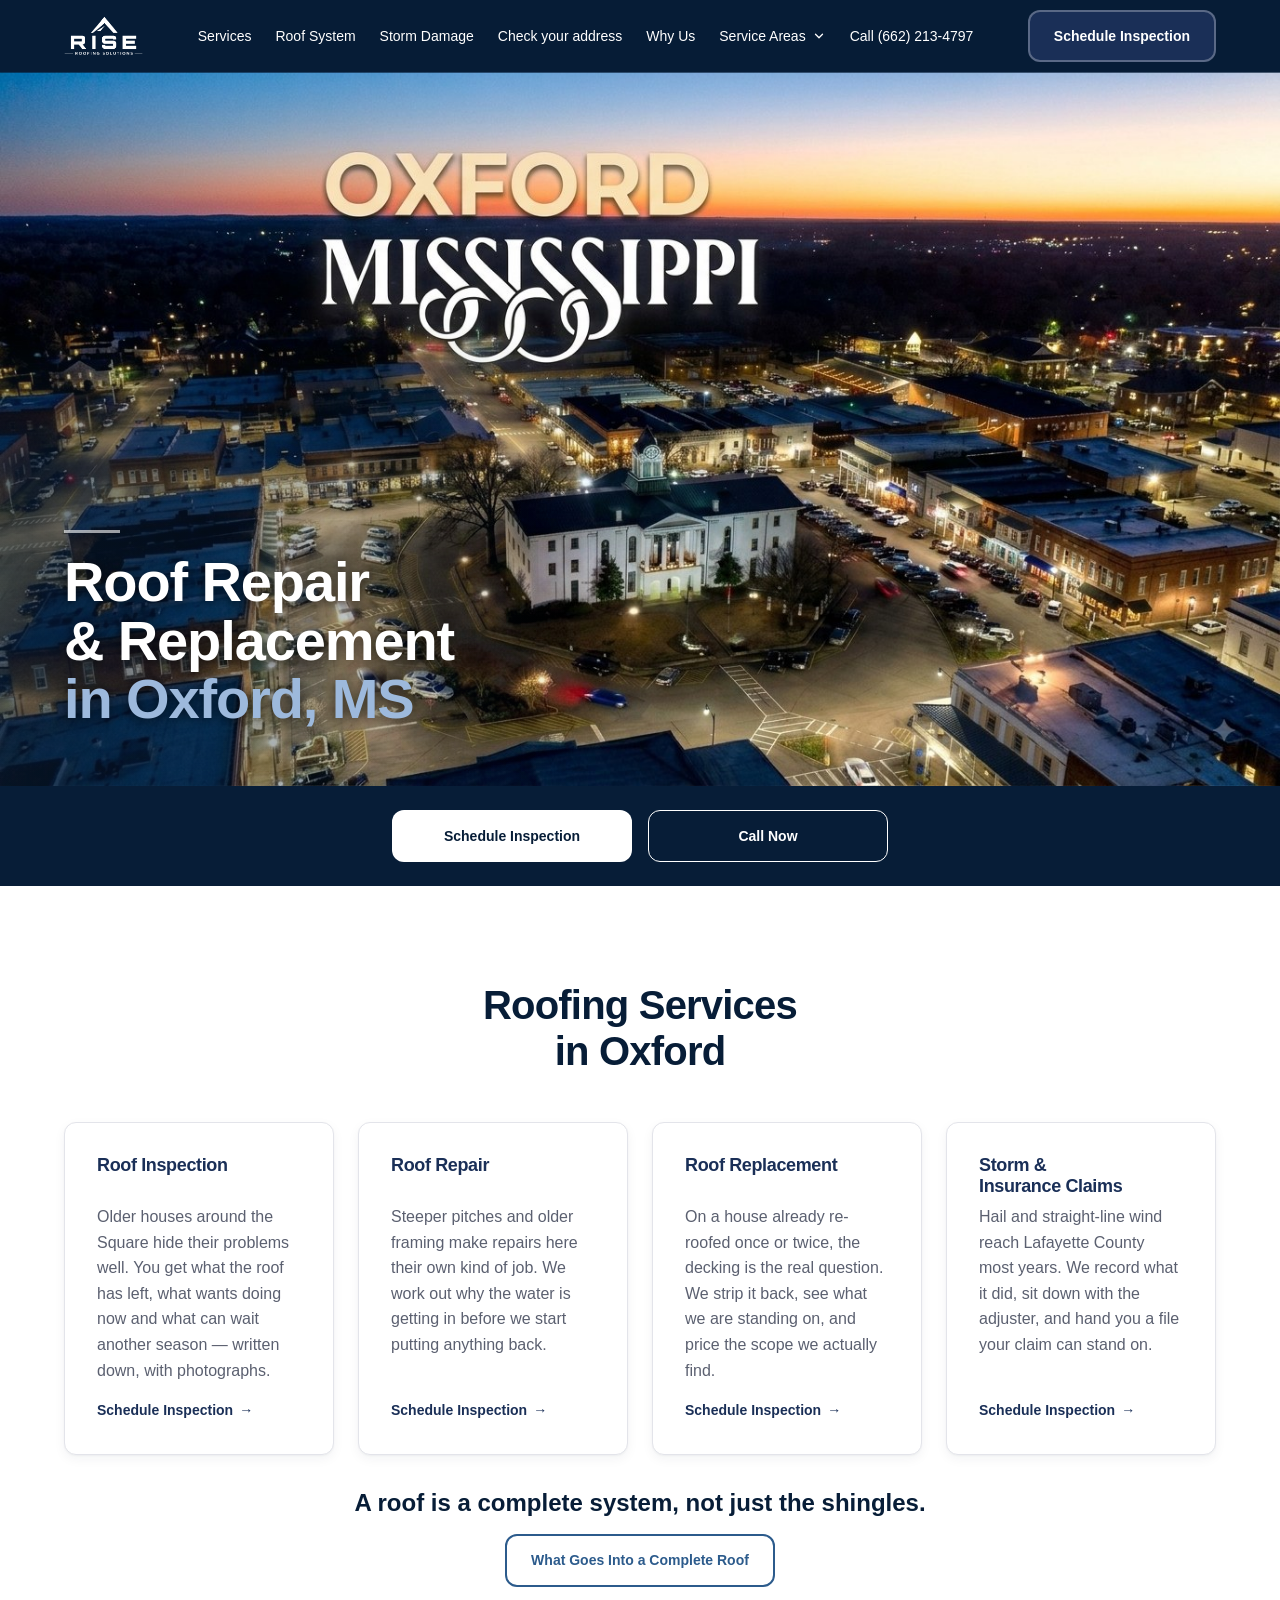
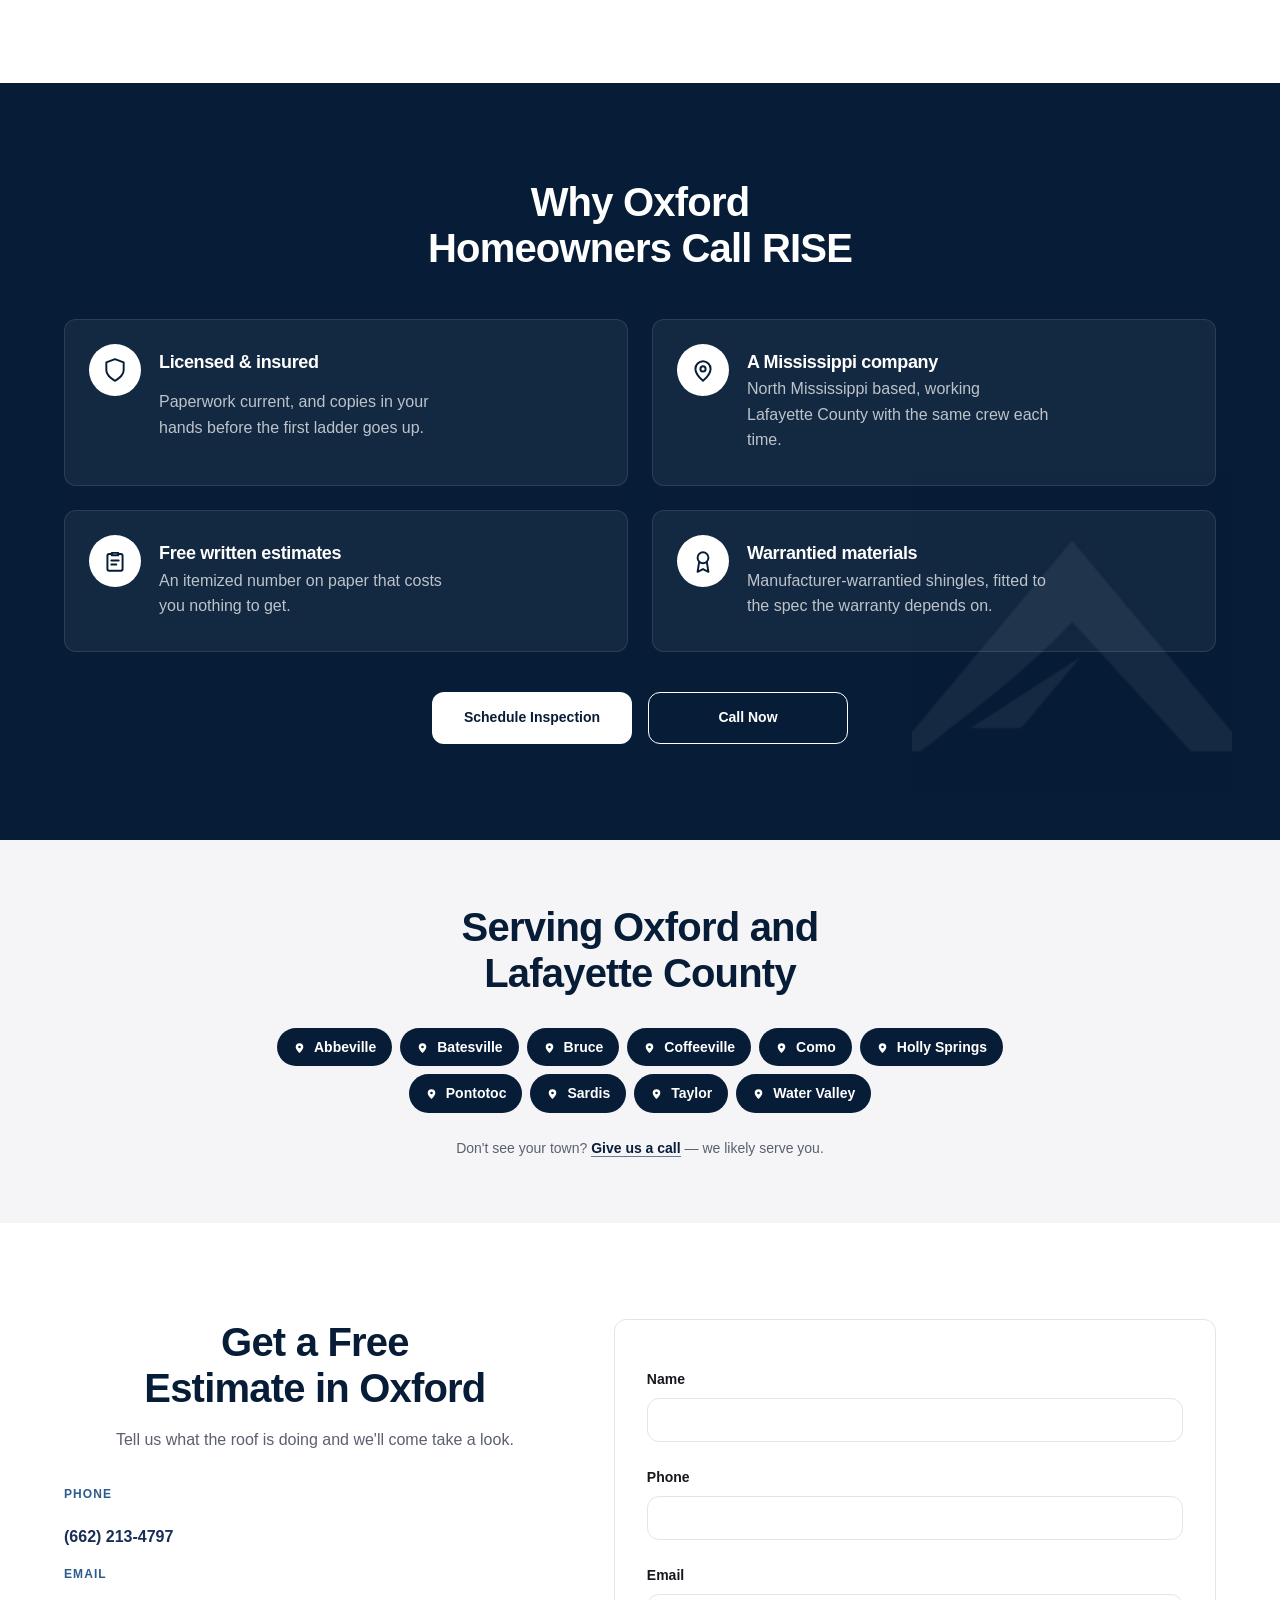
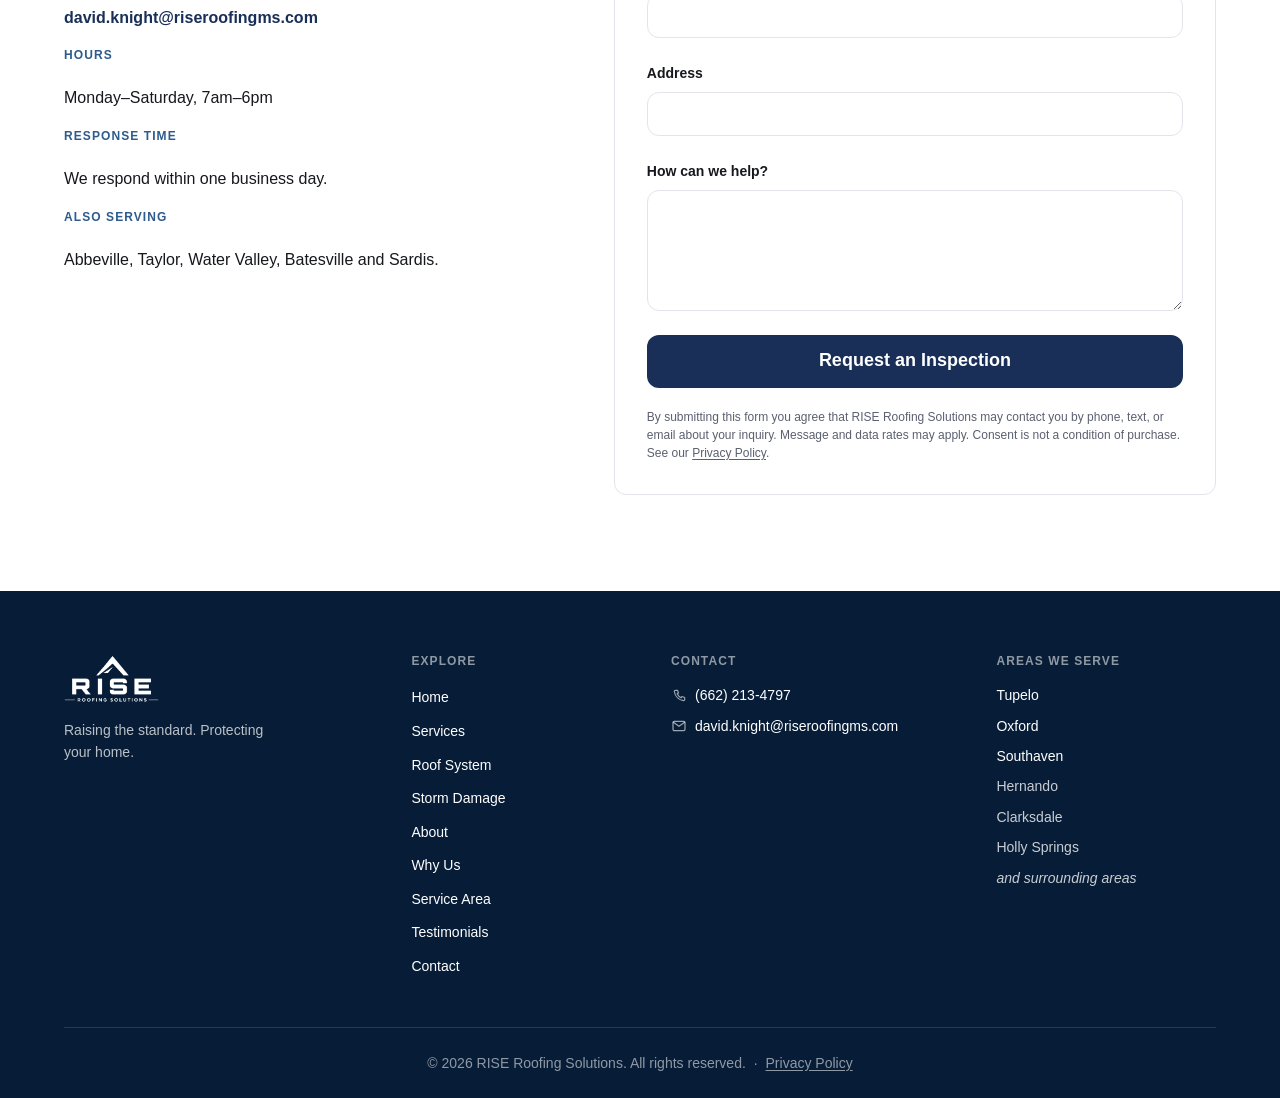
==== commit 1c5282e2: "Separate service-area from contact on four pages, and hook the homepage why-us Applied per page in t" ====
--- a/roofing-oxford-ms/index.html
+++ b/roofing-oxford-ms/index.html
@@ -304,7 +304,7 @@
       </div>
     </section>
 
-    <section class="service-area city-areas">
+    <section class="service-area city-areas service-area-alt">
       <div class="container">
         <h2 class="reveal">Serving Oxford and Lafayette County</h2>
 
--- a/styles.css
+++ b/styles.css
@@ -628,6 +628,142 @@
   pointer-events: none;
 }
 
+/* Desktop hero depth. Every rule here is inside a min-width query — the hero
+   below 768px is untouched.
+   ------------------------------------------------------------------------ */
+@media (min-width: 768px) {
+  /* The panel was a flat fill taking the section's navy. A shallow diagonal,
+     lighter toward the upper left and deeper toward the lower right, so the
+     surface reads as lit rather than printed. The range is narrow on purpose —
+     #0d2547 sits just above --color-navy and the far end is --color-navy-deep,
+     which is close enough that it reads as a surface rather than a gradient. */
+  .hero-panel {
+    background-image: linear-gradient(
+      145deg,
+      #0d2547 0%,
+      var(--color-navy) 55%,
+      var(--color-navy-deep) 100%
+    );
+  }
+
+  /* 420x257 to 560x343 at the same 1.634 aspect, opacity 0.05 to 0.08. Kept
+     under a tenth so it stays a texture in the corner rather than a second
+     logo competing with the real one above it. */
+  .hero-panel::before {
+    left: -150px;
+    bottom: -110px;
+    width: 560px;
+    height: 343px;
+    opacity: 0.08;
+  }
+}
+
+/* The angled blend. Below 1100px the panel does not have room for both the
+   copy and a few hundred pixels of fade, so the seam stays vertical there.
+   ------------------------------------------------------------------------ */
+@media (min-width: 1100px) {
+  /* One cell. The footage spans the whole hero and the navy panel lies over
+     it, faded out along an angle. A clip-path could only ever give a hard
+     edge; the fade has to come from alpha. */
+  .hero {
+    grid-template-columns: 1fr;
+  }
+
+  /* Qualified with .hero for the same reason as the two rules below it: the
+     base .hero-media rule sits later in this file, so at one class it would
+     win the tie on source order the moment anyone adds one of these three
+     properties to it. tools/check-css-order.mjs fails the build on this. */
+  .hero .hero-media {
+    grid-column: 1;
+    grid-row: 1;
+    margin-left: 0;
+  }
+
+  /* Constant copy width at every width from 1100 up, which is what lets the
+     mask stops below be real px rather than something that drifts. */
+  /* Qualified with .hero-panel because the base .hero-panel-inner rule sits
+     LATER in this file than this media query. Both are one class, so the base
+     would win the tie on source order and the copy column would widen to
+     520px, rewrapping the H1 from three lines to two. */
+  .hero-panel .hero-panel-inner {
+    max-width: 448px;
+  }
+
+  .hero-panel {
+    grid-column: 1;
+    grid-row: 1;
+    padding-right: 0;
+
+    /* Same expression as padding-left: the container's left gutter. */
+    --fade-origin: max(56px, calc((100vw - var(--max-width)) / 2 + 24px));
+
+    /* Two mask layers, composited additively.
+
+       Layer 1 is flat black across the gutter, so the panel is solid from the
+       hero's left edge to where the copy starts.
+
+       Layer 2 is the angled fade, in a box 1200px wide anchored at the gutter.
+       The fixed box is the whole point: a linear-gradient's stops are measured
+       along a gradient line whose length is derived from the box it paints
+       into, so on a full-width element the same px stop lands somewhere
+       different at 1440 than at 2400 — the percentage trap in another form.
+       Pinning the box to 1200px makes 640px and 960px mean the same distance
+       at every viewport.
+
+       78deg leans the boundary the opposite way to the old clip-path: narrow
+       at the top, widening toward the bottom, 191px of travel over a 900px
+       hero, which is 12 degrees off vertical.
+
+       The ramp is 220px, down from 320. The solid stop is unchanged at 640px,
+       so the copy keeps the clearance it had; shortening only the far end
+       pulls full transparency left and hands the right of the frame back to
+       the footage. */
+    -webkit-mask-image: linear-gradient(#000, #000),
+      linear-gradient(78deg, #000 0, #000 640px, rgba(0, 0, 0, 0) 860px);
+    mask-image: linear-gradient(#000, #000),
+      linear-gradient(78deg, #000 0, #000 640px, rgba(0, 0, 0, 0) 860px);
+    -webkit-mask-size: var(--fade-origin) 100%, 1200px 100%;
+    mask-size: var(--fade-origin) 100%, 1200px 100%;
+    -webkit-mask-position: left top, var(--fade-origin) top;
+    mask-position: left top, var(--fade-origin) top;
+    -webkit-mask-repeat: no-repeat, no-repeat;
+    mask-repeat: no-repeat, no-repeat;
+  }
+}
+
+/* The tagline, in the brand lockup rather than over the footage. Hidden by
+   default and shown only from 768 up: the mobile hero never displayed it — the
+   .hero-tagline-inline rules that used to target it had no element left in the
+   markup — and it stays that way. */
+.hero-lockup-tagline {
+  display: none;
+}
+
+@media (min-width: 768px) {
+  .hero-lockup-tagline {
+    display: block;
+    /* Tight to the mark above, generous below, so the two read as one lockup
+       and the H1 starts a new thought. */
+    margin: 0 0 var(--space-6);
+    color: var(--accent-light);
+    font-size: 13px;
+    font-weight: 600;
+    letter-spacing: 0.14em;
+    line-height: 1.5;
+    text-transform: uppercase;
+  }
+
+  .hero-lockup-tagline span {
+    display: inline-block;
+  }
+
+  /* Was 48px; the tagline's own bottom margin carries that distance now.
+     Qualified because the base .hero-logo rule sits later in this file. */
+  .hero-panel .hero-logo {
+    margin-bottom: var(--space-2);
+  }
+}
+
 .hero-panel-inner {
   width: 100%;
   max-width: 520px;
@@ -646,10 +782,15 @@
    thing on the page. */
 .hero-logo {
   display: block;
-  width: 240px;
+  /* 320px, up from 240. The panel is 45% of the viewport less its padding, so
+     at 1440 this is roughly half the panel's width — large enough to read as
+     the hero's opening statement rather than as a label above the headline. */
+  width: 320px;
   max-width: 100%;
   height: auto;
-  margin-bottom: var(--space-4);
+  /* 48px, up from 32. At 240px wide a 32px gap held; at 320 the mark is 161px
+     tall and the headline started to look attached to it. */
+  margin-bottom: var(--space-6);
 }
 
 /* Steps back from the logo rather than competing with it: smaller than the
@@ -735,8 +876,22 @@
    cost with no effect. That also means no @supports fallback is needed. */
 .hero-panel .hero-lookup .lookup-cta-field {
   display: flex;
-  align-items: center;
-  gap: 0;
+  /* Stacked at every width, desktop included: the input takes the full width
+     of the white surface and the button sits beneath it.
+
+     This was the sub-1200 treatment only, for a real reason — the hero panel
+     is 45% of the viewport less 112px of padding, so the bar is 389px at a
+     1113px viewport and 293px at 900px, and side by side that left the input
+     84-180px against the 182px "Enter your home address" needs, clipping
+     mid-word. It is now the only treatment, so the control no longer
+     rearranges itself halfway down the viewport range.
+
+     Anchoring for the suggestion list comes from .lookup-cta-field's own
+     position: relative further down the file; the list is a child of this
+     element, so it hangs off the whole surface rather than off the input. */
+  flex-direction: column;
+  align-items: stretch;
+  gap: 6px;
   padding: 7px;
   overflow: visible;
   background: linear-gradient(180deg, #fffbf4 0%, var(--color-bg) 58%);
@@ -749,15 +904,48 @@
     border-color var(--dur-fast) var(--ease-out);
 }
 
+/* Focus ring, accent-deep. Deliberately NOT inside the reduced-motion query:
+   a ring is state, not motion, and gating it would leave reduced-motion
+   keyboard users with no visible focus at all. Only the transition below is
+   gated.
+
+   :focus-within rather than :focus-visible on the input, because the ring
+   belongs to the whole white field — the input, the pin and the submit button
+   all sit inside it. It fires for keyboard and pointer alike, which is what
+   makes it survive a Tab as well as a click.
+
+   Drawn with box-shadow, not outline or border-width, so it adds no layout box
+   the Search Box dropdown would have to be repositioned around: the list is
+   absolutely positioned against this element and its top: calc(100% + 6px) is
+   measured from the border edge, which the shadow does not move. */
 .hero-panel .hero-lookup .lookup-cta-field:focus-within {
-  border-color: var(--accent-light);
+  /* Border accent-deep: it sits against the white field, where #2C5B8C is
+     7.04:1 and unmistakable.
+
+     The outer ring is accent-light, not accent-deep. Measured, an accent-deep
+     ring on the navy panel is rgb(14,40,71) against rgb(9,31,59) — 1.11:1,
+     which is invisible. A dark blue ring on a dark navy ground cannot work;
+     the ring has to lighten away from the panel, not darken into it. */
+  border-color: var(--accent-deep);
   box-shadow: inset 0 1px 0 #fff,
     0 8px 22px rgba(7, 29, 55, 0.4),
     0 2px 6px rgba(7, 29, 55, 0.24),
-    0 0 0 4px rgba(157, 185, 220, 0.32);
-}
-
+    0 0 0 3px rgba(157, 185, 220, 0.75);
+}
+
+@media (prefers-reduced-motion: no-preference) {
+  .hero-panel .hero-lookup .lookup-cta-field {
+    transition: box-shadow var(--dur-fast) var(--ease-out),
+      border-color var(--dur-fast) var(--ease-out);
+  }
+}
+
+/* Sits on the input's row rather than becoming a row of its own. */
 .hero-field-icon {
+  position: absolute;
+  top: 7px;
+  left: 7px;
+  height: 52px;
   display: flex;
   align-items: center;
   padding-left: 10px;
@@ -778,7 +966,9 @@
   flex: 1;
   min-width: 0;
   min-height: 52px;
-  padding: 0 10px;
+  /* Left padding clears the absolutely-placed pin rather than sitting beside
+     it in flow — in a column the icon would otherwise stack above the input. */
+  padding: 0 10px 0 32px;
   font-size: var(--text-base);
   text-overflow: ellipsis;
   color: var(--color-navy);
@@ -800,9 +990,11 @@
 .hero-field-go {
   display: flex;
   align-items: center;
+  justify-content: center;
   gap: 8px;
   flex: none;
-  min-height: 46px;
+  width: 100%;
+  min-height: 48px;
   padding: 0 var(--space-2);
   font: inherit;
   font-size: var(--text-sm);
@@ -820,8 +1012,22 @@
   background: var(--color-primary-dark);
 }
 
-.hero-field-go:hover .hero-field-arrow {
-  transform: translateX(2px);
+/* The shift is motion, so it is gated. The transition lives here too — with
+   it on the base rule a reduced-motion visitor would still get an animated
+   colour change on the arrow. --dur-hover/--ease-out are the site's hover
+   timing, the same pair .card-link and .btn already use. */
+@media (prefers-reduced-motion: no-preference) {
+  /* Qualified: the base .hero-field-arrow rule sits below this query, so at
+     one class it would win the tie on source order. check-css-order caught
+     this on the first build. */
+  .hero-field-go .hero-field-arrow {
+    transition: transform var(--dur-hover) var(--ease-out);
+  }
+
+  .hero-field-go:hover .hero-field-arrow,
+  .hero-field-go:focus-visible .hero-field-arrow {
+    transform: translateX(3px);
+  }
 }
 
 .hero-field-go:focus-visible {
@@ -838,7 +1044,6 @@
   stroke-width: 2;
   stroke-linecap: round;
   stroke-linejoin: round;
-  transition: transform var(--dur-hover) var(--ease-out);
 }
 
 /* Below the buttons now, and smaller. It used to sit between the lookup and
@@ -951,74 +1156,6 @@
   color: var(--color-text-muted);
 }
 
-/* The in-hero copy of the tagline is mobile only; the band below the hero
-   covers desktop. */
-.hero-tagline-inline {
-  display: none;
-}
-
-/* inline-block, not block: the two sentences sit on one line wherever there is
-   room and break as whole units when there is not. The in-hero copy uses block
-   for the same reason, but it is always two lines on a phone. */
-.hero-tagline span {
-  display: inline-block;
-}
-
-/* The tagline overlaid on the foot of the video, desktop only.
-
-   The scrim is load-bearing, not decoration. The footage changes brightness
-   frame to frame — pale sky in some, dark shingle in others — so white text
-   laid straight on it would be legible in one second of the loop and gone in
-   the next. The gradient reaches FULL navy well above the text, so the type
-   sits on an opaque surface and its contrast is a fixed property of the
-   design rather than something that depends on which frame is showing.
-
-   Left and right are flush with the video panel: .hero-overlay already
-   dissolves navy across the left 29% of this panel, so the scrim meets it in
-   the same colour and the existing seam treatment is unchanged. */
-.hero-tagline-scrim {
-  position: absolute;
-  right: 0;
-  bottom: 0;
-  left: 0;
-  z-index: 1;
-  display: flex;
-  align-items: flex-end;
-  min-height: 200px;
-  padding: 0 var(--space-6) var(--space-5);
-  background-image: linear-gradient(
-    to bottom,
-    rgba(7, 29, 55, 0) 0%,
-    rgba(7, 29, 55, 0.72) 42%,
-    var(--color-navy) 72%,
-    var(--color-navy) 100%
-  );
-  pointer-events: none;
-}
-
-.hero-tagline {
-  margin: 0;
-  color: #fff;
-  /* --text-xl. It was 1rem, which read as a caption; --text-h2 was the first
-     attempt and overshot badly — it is a clamp topping out at 40px, which put
-     the tagline at the same size as "Our Services" and had it spanning nearly
-     the full viewport.
-
-     The token ladder is 18 / 22 / 28-40, so xl is the only existing step in
-     between, and the only one that stays under the h1's 32px at every width.
-     A statement, not a headline. */
-  font-size: var(--text-xl);
-  font-weight: 700;
-  /* Set in sentence case in the markup so screen readers do not spell it out */
-  text-transform: uppercase;
-  letter-spacing: 0.08em;
-  line-height: 1.35;
-  text-align: center;
-  /* Balanced rather than ragged when it does take two lines. */
-  text-wrap: balance;
-  text-wrap: balance;
-}
-
 /* Right panel — the footage */
 .hero-media {
   position: relative;
@@ -1041,22 +1178,6 @@
 /* Two jobs in one layer: the left-edge gradient that dissolves the navy panel
    into the footage, and a light navy wash over the whole frame so the video
    sits in the site palette rather than beside it. */
-/* Blend only — no wash. The 12% navy tint that used to sit here darkened the
-   whole frame, muting the shingle detail and the trees; the left-edge gradient
-   is what joins the two halves, so the footage itself is left alone. The fade
-   runs across 29% of the panel rather than 20%, which is long enough that the
-   seam between navy and video stops reading as an edge. */
-.hero-overlay {
-  position: absolute;
-  inset: 0;
-  pointer-events: none;
-  background-image: linear-gradient(
-    to right,
-    #071d37 0%,
-    rgba(7, 29, 55, 0) 29%
-  );
-}
-
 /* Buttons have to invert to stay readable on the navy */
 /* Secondary to the lookup. Two solid buttons at full size read as the main
    action and pulled attention off the field above them. */
@@ -1133,8 +1254,170 @@
   scroll-margin-top: var(--space-3);
 }
 
-.services {
-  background: var(--color-bg);
+/* Services over a photograph.
+   -------------------------------------------------------------------------
+   Overlay opacity is derived from the image, not picked. Scanning the source
+   at 16px blocks, the brightest are the sunlit grass on the right
+   (rgb(235,213,173), L 0.68) and the pale siding and concrete bottom-left
+   (rgb(224,212,200), L 0.67). At 48px blocks — closer to the area a line of
+   text actually covers — the brightest drops to L 0.61, and at 96px to 0.39,
+   so the hot spots are small.
+
+   At 0.82 over the worst 16px block the ground is rgb(48,62,76), where white
+   clears 10.9:1, white at 70% clears 6.3:1 and accent-light clears 5.4:1.
+   Accent-light is the binding constraint everywhere; it is the reason this is
+   0.82 and not lower.
+
+   Position is 50% 35%: at 1440 that crops the tree line off the top and the
+   siding and steps off the bottom, leaving the card band over source rows
+   44-66%, which is unbroken shingle (0.1% green pixels, 1.2% pale). Below
+   about 1100 the section is tall enough that the image fits vertically and
+   the crop turns horizontal, so the Y term stops doing anything and the strip
+   on view is the middle fifth of the frame — also shingle. */
+/* Photographic treatment — HOMEPAGE ONLY.
+
+   .services is not a shared partial: the homepage and the three city pages
+   each carry their own copy of the markup under the same class name. So the
+   only thing that was shared here was the CSS, and unscoped it repainted the
+   city pages' service cards navy while leaving their descriptions at
+   --color-text-muted, which measured 1.01:1 — invisible. Everything below is
+   keyed to .services-photo, which only the homepage section carries. */
+.services-photo {
+  position: relative;
+  /* Keeps the ::before's negative z-index inside this section rather than
+     letting it slide behind the page background. */
+  isolation: isolate;
+  background-color: var(--color-navy);
+  background-image: url("images/services-roof-bg.jpg");
+  background-size: cover;
+  background-position: 50% 35%;
+  color: #fff;
+}
+
+/* One flat overlay across the whole section. Two scrims anchored to the top
+   and bottom edges left an undarkened band across the middle, which read as
+   stripes rather than as a photograph.
+
+   0.74 is derived. Every text element over the photo is now white at some
+   alpha — nothing out here is accent-light any more — so the binding
+   constraint is white at 70%, the supporting and call lines. Against the
+   brightest 16px block, rgb(235,213,173), those clear 4.5:1 from 0.676 up;
+   against the single brightest pixel found behind live text,
+   rgb(252,255,255), from 0.735 up. 0.74 clears the stricter of the two.
+
+   The eyebrow moving off accent-light is only half of why this sits below the
+   old 0.76 floor. Accent-light did not stop being the constraint, it moved to
+   the phone number — with that still accent-light the floor is 0.801. */
+.services-photo::before {
+  content: "";
+  position: absolute;
+  inset: 0;
+  z-index: -1;
+  background: rgba(7, 29, 55, 0.74);
+}
+
+/* White rather than accent-light. Accent-light is a lighter target than white
+   and runs out of contrast about a full point sooner, which is what held the
+   overlay at 0.76. */
+.services-eyebrow {
+  margin: 0 0 var(--space-2);
+  color: rgba(255, 255, 255, 0.85);
+  font-size: 16px;
+  font-weight: 600;
+  letter-spacing: 0.16em;
+  text-transform: uppercase;
+  text-align: center;
+}
+
+.services-lead {
+  max-width: 46ch;
+  margin: 0 auto var(--space-5);
+  color: rgba(255, 255, 255, 0.7);
+  /* 20px: half the 40px heading — a clear step up from the 16px it was,
+     without starting to compete with it. */
+  font-size: 20px;
+  text-align: center;
+  text-wrap: balance;
+}
+
+/* The panels. Solid objects rather than glass: at 8% white the photo read
+   straight through them and the shingle texture competed with the type. Navy
+   at 88% still lets the roof register behind it without the text sitting on
+   texture. No shadow — a drop shadow over a photograph reads as a sticker,
+   and the border is what separates the panel from the image.
+
+   The border is accent-light rather than white because it has to hold over
+   the photo's brightest areas as well as its darkest; white at 20% dissolved
+   into the sunlit grass. */
+.services-photo .card {
+  display: flex;
+  flex-direction: column;
+  background: rgba(7, 29, 55, 0.88);
+  border: 1px solid rgba(157, 185, 220, 0.38);
+  box-shadow: none;
+}
+
+.services-photo .card:hover {
+  background: rgba(7, 29, 55, 0.94);
+  border-color: rgba(157, 185, 220, 0.6);
+  box-shadow: none;
+}
+
+/* The two-line floor further down exists so a wrapping title does not push a
+   description out of line with its neighbours. These cards have no
+   descriptions any more, so all it did here was reserve an empty line between
+   every one-line title and its link. Scoped off rather than deleted — the city
+   pages still have descriptions and still need it. */
+.services-photo .card h3 {
+  min-height: 0;
+}
+
+.services-photo .card-link {
+  padding-top: var(--space-1);
+}
+
+.services-photo .card h3 {
+  color: #fff;
+}
+
+.services-photo .card-link {
+  color: var(--accent-light);
+}
+
+/* Same outline treatment as every other icon on the site: 24x24 box, no fill,
+   currentColor stroke at 1.8, round caps and joins. */
+.service-icon {
+  display: block;
+  margin-bottom: var(--space-2);
+  color: var(--accent-light);
+}
+
+.service-icon svg {
+  width: 32px;
+  height: 32px;
+  fill: none;
+  stroke: currentColor;
+  stroke-width: 1.8;
+  stroke-linecap: round;
+  stroke-linejoin: round;
+}
+
+.services-call {
+  margin: var(--space-5) 0 0;
+  color: rgba(255, 255, 255, 0.7);
+  font-size: var(--text-base);
+  text-align: center;
+}
+
+/* The number carries the line: full-strength white against the sentence's 70%,
+   a size up, and heavier. That reads as more prominent than accent-light did,
+   because accent-light is dimmer than white rather than brighter. It is also
+   what lets the overlay sit at 0.74 — as accent-light it was the binding
+   constraint and the floor was 0.801. */
+.services-call a {
+  color: #fff;
+  font-size: 18px;
+  font-weight: 700;
 }
 
 /* Headlines centre; body copy stays left-aligned so the eye keeps its
@@ -1155,6 +1438,16 @@
   max-width: 20ch;
 }
 
+/* White, and it has to sit *after* the group above: both are one class and one
+   element, so the group would win the tie on source order. .why-us h2 further
+   down solves the same problem the same way. */
+.services-photo h2 {
+  color: #fff;
+  /* The shared group above sets space-heading (48px) below every section
+     heading. With a supporting line directly beneath, that read as a hole. */
+  margin-bottom: var(--space-2);
+}
+
 .cards {
   display: grid;
   grid-template-columns: repeat(auto-fit, minmax(240px, 1fr));
@@ -1342,7 +1635,10 @@
 
 .founder-role {
   margin: -0.2em 0 1.1em;
-  color: var(--color-slate);
+  /* accent-deep, not slate: slate is #647e9d, which is 4.19:1 on white at this
+     16px/600 and misses AA by a tenth. accent-deep is 7.04:1 and is already the
+     subordinate brand blue elsewhere. */
+  color: var(--accent-deep);
   font-weight: 600;
 }
 
@@ -1578,6 +1874,22 @@
   text-wrap: balance;
 }
 
+/* The same inline-link treatment .footer-bottom and .form-consent use: take
+   the sentence's colour and mark the link with an underline. The global
+   a { color: --color-primary } would be wrong here — #1a2f57 against this
+   line's #071d37 is barely a shade apart, so the three cities would read as
+   plain text and nobody would know they were links. */
+.service-line p a {
+  color: inherit;
+  text-decoration: underline;
+  text-underline-offset: 2px;
+}
+
+.service-line p a:hover,
+.service-line p a:focus-visible {
+  color: var(--accent-deep);
+}
+
 /* Service area — the full pill grid, near the foot of the page */
 .service-area {
   background: var(--color-bg);
@@ -1594,6 +1906,21 @@
   display: flex;
   flex-direction: column;
   gap: 24px;
+}
+
+/* Grey ground for .service-area where the section below it is white.
+
+   On the homepage .service-area is followed by .contact and both are white,
+   but that page is deliberately left alone. On storm-damage and the three city
+   pages the same pair had no divider between them, so ~2,000px of page read as
+   one block. Applied per page in the markup rather than as a global rule keyed
+   off .contact: b7dbd57 made exactly that mistake, changing .contact to white
+   for the homepage and propagating it to five other pages.
+
+   The section above it is navy on all four (.why-us on the city pages,
+   .storm-claims on storm-damage), so this introduces no new same-ground pair. */
+.service-area-alt {
+  background: var(--color-surface);
 }
 
 /* Capped so the pills form a readable block instead of one edge-to-edge line */
@@ -1657,6 +1984,17 @@
 }
 
 .area-note a {
+  color: var(--color-navy);
+  font-weight: 600;
+  border-bottom: 1px solid var(--color-slate);
+}
+
+/* Inline link inside a symptom list — same treatment as .area-note a, which
+   is how this site marks a link inside body copy: navy, 600, and a rule
+   underneath drawn with border-bottom rather than text-decoration. Without it
+   the link carried only the global a colour, #1a2f57 against the list's
+   #5b6070, which is a shade apart and reads as plain text. */
+.storm-list a {
   color: var(--color-navy);
   font-weight: 600;
   border-bottom: 1px solid var(--color-slate);
@@ -2052,8 +2390,13 @@
 }
 
 /* Contact — closes the alternating sequence, so the form inverts to white */
+/* White, not --color-surface. The FAQ section directly above is already
+   #F5F5F7 and neither carries a border, so the two ran together as one
+   continuous block roughly 1,600px tall. This is the only adjacent pair on the
+   page sharing a ground with nothing between them — every other neighbour
+   either changes ground or has a 1px rule. */
 .contact {
-  background: var(--color-surface);
+  background: var(--color-bg);
 }
 
 .contact-inner {
@@ -2094,7 +2437,9 @@
   font-weight: 700;
   letter-spacing: 0.09em;
   text-transform: uppercase;
-  color: var(--color-slate);
+  /* Same swap as .founder-role: slate on white is 4.19:1, and at 12px this is
+     not large text, so the floor is 4.5. */
+  color: var(--accent-deep);
 }
 
 .contact-details dd {
@@ -4080,6 +4425,10 @@
     padding: 48px 0;
   }
 
+  .services-lead {
+    font-size: 18px;
+  }
+
   .services h2,
   .why-us h2,
   .service-area h2,
@@ -4435,38 +4784,32 @@
   /* One rhythm down the panel: 32px between every block — logo, grid, tagline,
      buttons — with the same 32px clearing the header at the top and the panel
      padding at the foot, so nothing sits flush against either edge. */
+  /* 60% of the 260px it was. The mark is recognisable well below the size it
+     needs on desktop, and at 260 it took a quarter of a 390x844 screen before
+     the headline had said anything.
+
+     The top margin drops from space-4 to space-2 as well. .hero-panel's top
+     padding is exactly --header-h, which clears the fixed header and no more,
+     so this margin is the whole visible gap beneath the bar — 32px of it read
+     as a hole. 16px halves it and still leaves the mark clear of the bar. */
   .hero-logo {
-    width: 260px;
-    margin: var(--space-4) auto;
+    /* Width deliberately unchanged. At 390 the address tool is the thing that
+       has to stay above the fold, and every pixel the mark gains pushes the
+       card down. The presence comes from the space around it instead: 16 -> 24
+       above, 32 -> 40 below, which costs 16px total rather than the 40px a
+       proportional width increase would have. */
+    width: 156px;
+    margin: var(--space-3) auto var(--space-5);
   }
 
   /* The band belongs to desktop; on a phone the tagline sits inside the hero
      instead, so there is no white block between the hero and the service line. */
   /* The in-panel copy takes over here; the overlay is desktop only, and the
      video is not even loaded at this width. */
-  .hero-tagline-scrim {
-    display: none;
-  }
-
-  .hero-tagline-inline {
-    display: block;
-    margin: 0 0 var(--space-4);
-    color: var(--accent-light);
-    font-size: 0.875rem;
-    /* Tighter than the desktop band: 0.08em pushed this past the panel width */
-    letter-spacing: 0.04em;
-    line-height: 1.5;
-    text-align: center;
-  }
-
-  /* Even at 0.04em the line still wrapped, so the break is placed rather than
+      /* Even at 0.04em the line still wrapped, so the break is placed rather than
      left to chance: one sentence per line instead of "Protecting your" /
      "home." splitting mid-phrase. */
-  .hero-tagline-inline span {
-    display: block;
-  }
-
-  /* 2x2. Four columns do not fit at 390px, and the values are a band of their
+    /* 2x2. Four columns do not fit at 390px, and the values are a band of their
      own now rather than four rows inside the hero. */
   .rise-values {
     grid-template-columns: 1fr 1fr;
@@ -4910,16 +5253,6 @@
   margin: 10px 0 0;
   font-size: 10px;
   color: #6d829c;
-}
-
-.sh-attrib {
-  position: absolute;
-  right: 10px;
-  bottom: 6px;
-  z-index: 5;
-  margin: 0;
-  font-size: 10px;
-  color: #48607a;
 }
 
 .sh-mapnote {
@@ -5392,44 +5725,6 @@
   }
 }
 
-/* The hero bar stacks below 1200px, not just on phones.
-
-   The hero panel is 45% of the viewport less 112px of padding, so the bar is
-   389px at a 1113px viewport and 293px at 900px. Side by side that leaves the
-   input 84-180px of content width against the 182px "Enter your home address"
-   needs, and it clipped mid-word. Stacked, the input gets the bar's full
-   width at every size.
-
-   It stays one bar rather than splitting into a field and a button: the
-   trailing segment goes full width with its divider moved to the top edge. */
-@media (max-width: 1199.98px) {
-  .hero-panel .hero-lookup .lookup-cta-field {
-    flex-direction: column;
-    align-items: stretch;
-    padding: 7px;
-    position: relative;
-  }
-
-  .hero-panel .hero-lookup .lookup-cta-field input {
-    min-height: 48px;
-    padding-left: 32px;
-  }
-
-  .hero-field-go {
-    width: 100%;
-    min-height: 48px;
-    justify-content: center;
-  }
-
-  /* Sits on the input's row rather than becoming a row of its own. */
-  .hero-field-icon {
-    position: absolute;
-    top: 7px;
-    left: 7px;
-    height: 48px;
-  }
-}
-
 /* The values band's three-beat reveal.
 
    It rides the existing observer rather than adding a parallel one: the <li>
